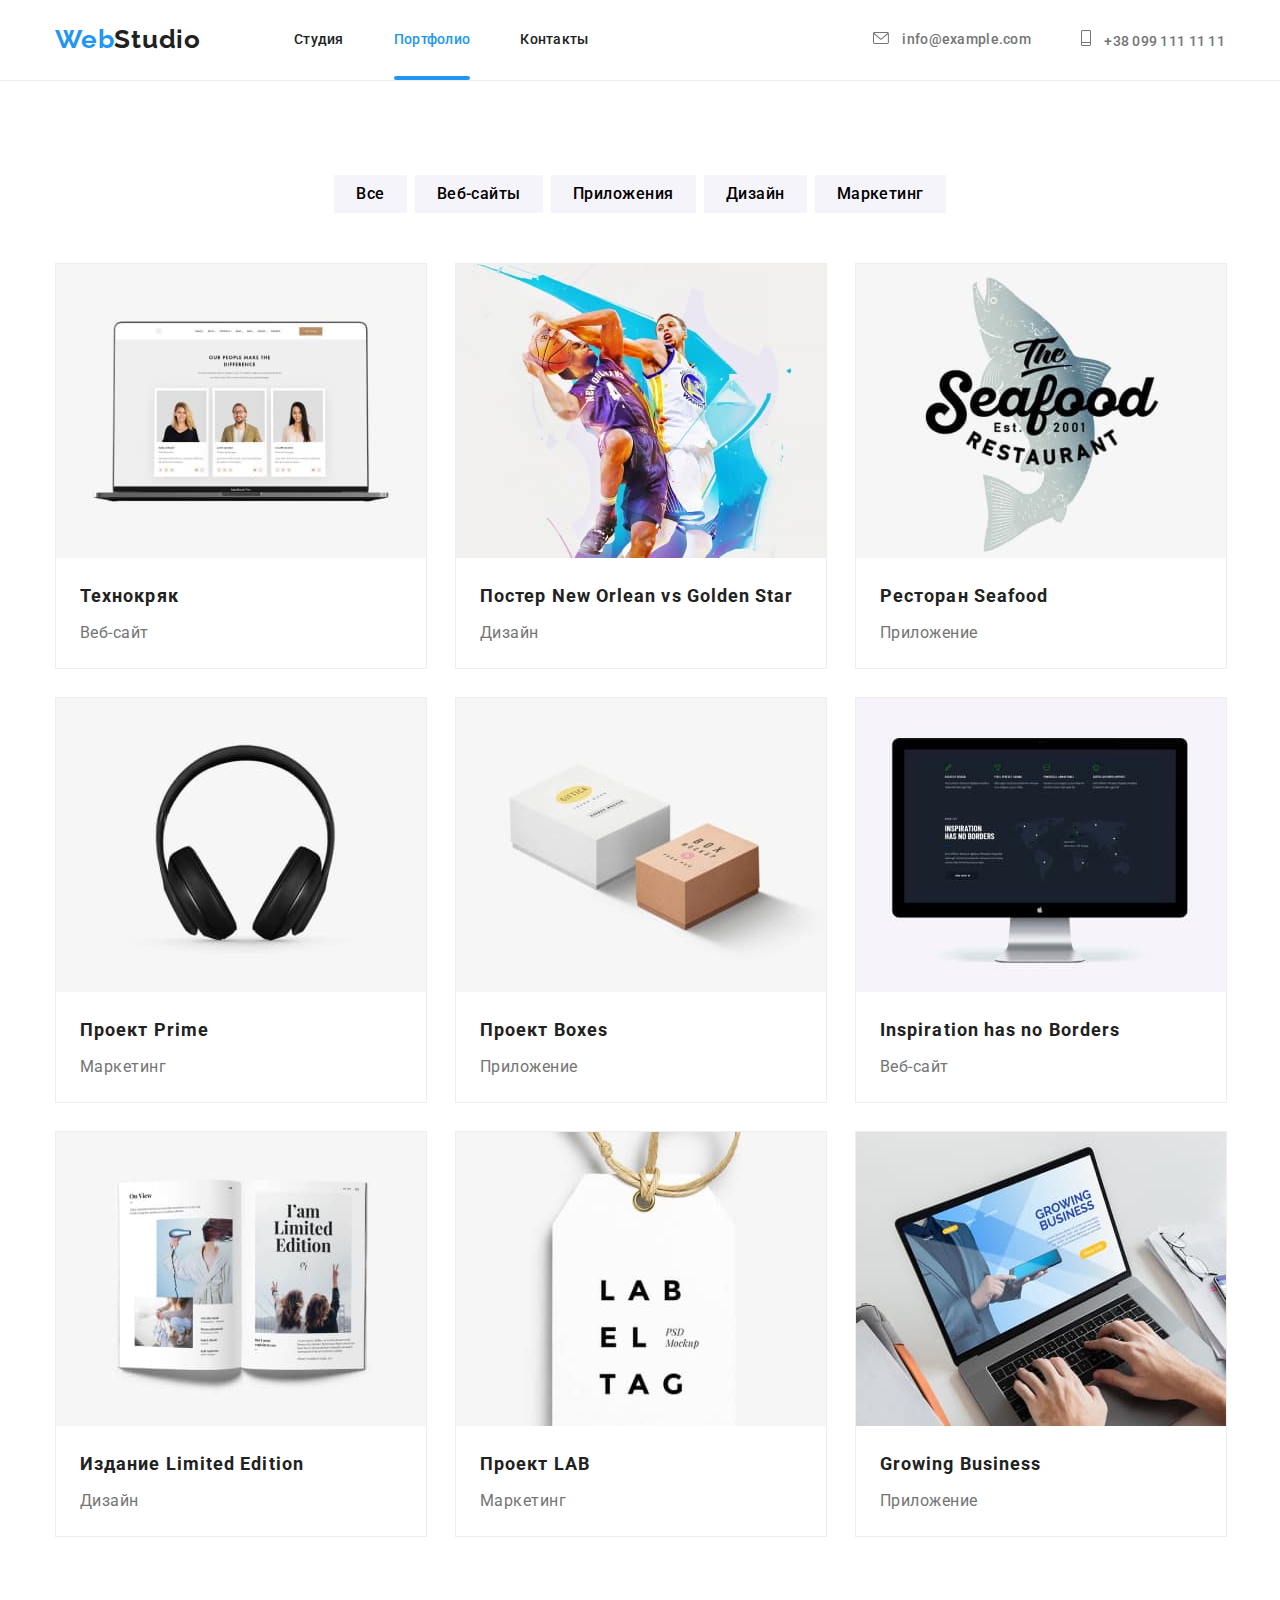
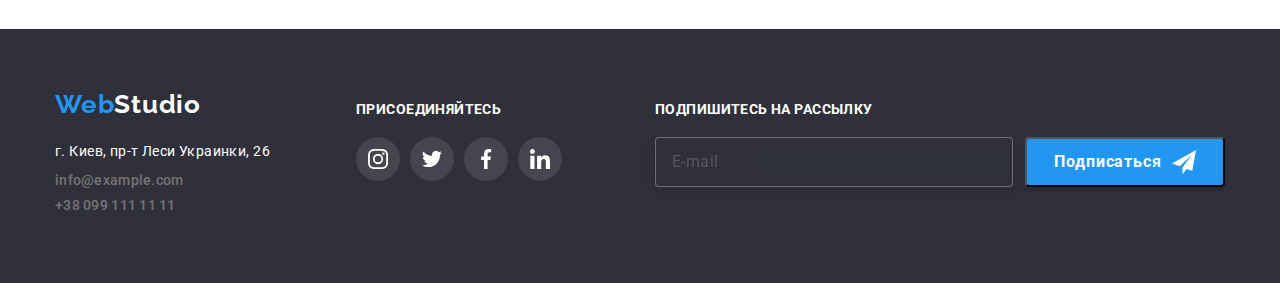
==== portfolio.html @ 2db0be01 "Создал репозиторий 8" ====
<!DOCTYPE html>
<html lang="en">
<head>
    <meta charset="UTF-8">
    <meta name="viewport" content="width=device-width, initial-scale=1.0">
    <title>Document</title>
    <link rel ="stylesheet" href = "https://cdnjs.cloudflare.com/ajax/libs/modern-normalize/1.0.0/modern-normalize.min.css">
    <link rel="preconnect" href="https://fonts.gstatic.com">
    <link href="https://fonts.googleapis.com/css2?family=Raleway:wght@700&family=Roboto:wght@400;500;700;900&display=swap" rel="stylesheet">
    <link rel="stylesheet" href="./css/main.css">
</head>

<body>
    <!-- Шапка сайта -->
    <header>
        <div class="container header">
            <nav class="menu-link">
                <a href="" class="logo-header"><span class="logo-web">Web</span>Studio</a>

                <ul class="site-nav">
                    <li><a href="./index.html" class="link">Студия</a></li>
                    <li><a href="" class="link current-color">Портфолио</a></li>
                    <li><a href="" class="link">Контакты</a></li>
                </ul>
            </nav>

            <address class="header-address">
                <a href="mailto:info@example.com" class="contact">
                    <svg class="nav-icon" width="16" height="12">
                        <use href="./images/symbol-defs.svg#icon-mail"></use>
                    </svg>
                    info@example.com</a>
                <a href="tel:+380991111111" class="contact">
                    <svg class="nav-icon" width="10" height="16">
                        <use href="./images/symbol-defs.svg#icon-tel"></use>
                    </svg>
                    +38 099 111 11 11</a>
            </address>
        </div>
    </header>

    <!-- Портфолио -->
    <h1 class="visually-hiden">Портфолио</h1>
    <main>
        <section class="sort-buttons">
            <div class="container">
                <ul class="list buttons">
                    <li class="button-element"><button type="button" class="button">Все</button></li>
                    <li class="button-element"><button type="button" class="button">Веб-сайты</button></li>
                    <li class="button-element"><button type="button" class="button">Приложения</button></li>
                    <li class="button-element"><button type="button" class="button">Дизайн</button></li>
                    <li class="button-element"><button type="button" class="button">Маркетинг</button></li>
                </ul>


                <ul class="list projects">
                    <li class="container-element proj">
                        <a href="#" class="project">
                            <div class="project-block">
                                <img src="./images/technocrack.jpg" alt="technocrack" width="370" height="294">
                                <p class="project-description">Технокряк это современная площадка распространения коронавируса. Компании используют эту платформу для цифрового шпионажа и атак на защищённые сервера конкурентов.</p>
                            </div>
                            <div class="description"> 
                                <h2 class="project-title">Технокряк</h2>
                                <p class="project-text">Веб-сайт</p>
                            </div>
                        </a> 
                    </li>
                    <li class="container-element proj">
                        <a href="#" class="project">
                            <div class="project-block">
                                <img src="./images/poster.jpg" alt="poster" width="370" height="294">
                                <p class="project-description">Технокряк это современная площадка распространения коронавируса. Компании используют эту платформу для цифрового шпионажа и атак на защищённые сервера конкурентов.</p>
                            </div>
                            <div class="description">
                                <h2 class="project-title">Постер New Orlean vs Golden Star</h2>
                                <p class="project-text">Дизайн</p>
                            </div>
                        </a>
                    </li>
                    <li class="container-element proj">
                        <a href="#" class="project">
                            <div class="project-block">
                                <img src="./images/seafood.jpg" alt="seafood" width="370" height="294">
                                <p class="project-description">Технокряк это современная площадка распространения коронавируса. Компании используют эту платформу для цифрового шпионажа и атак на защищённые сервера конкурентов.</p>
                            </div>
                            <div class="description">
                                <h2 class="project-title">Ресторан Seafood</h2>
                                <p class="project-text">Приложение</p>
                            </div>
                        </a>
                    </li>
                    <li class="container-element proj">
                        <a href="#" class="project">
                            <div class="project-block">
                                <img src="./images/headphones.jpg" alt="headphones" width="370" height="294">
                                <p class="project-description">Технокряк это современная площадка распространения коронавируса. Компании используют эту платформу для цифрового шпионажа и атак на защищённые сервера конкурентов.</p>
                            </div>
                            <div class="description">
                                <h2 class="project-title">Проект Prime</h2>
                                <p class="project-text">Маркетинг</p>
                            </div>
                        </a>
                    </li>
                    <li class="container-element proj">
                        <a href="#" class="project">
                            <div class="project-block">
                                <img src="./images/boxes.jpg" alt="boxes" width="370" height="294">
                                <p class="project-description">Технокряк это современная площадка распространения коронавируса. Компании используют эту платформу для цифрового шпионажа и атак на защищённые сервера конкурентов.</p>
                            </div>
                            <div class="description">
                                <h2 class="project-title">Проект Boxes</h2>
                                <p class="project-text">Приложение</p>
                            </div>
                        </a>
                    </li>
                    <li class="container-element proj">
                        <a href="#" class="project">
                            <div class="project-block">
                                <img src="./images/inspiration.jpg" alt="inspiration" width="370" height="294">
                                <p class="project-description">Технокряк это современная площадка распространения коронавируса. Компании используют эту платформу для цифрового шпионажа и атак на защищённые сервера конкурентов.</p>
                            </div>
                            <div class="description"> 
                                <h2 class="project-title">Inspiration has no Borders</h2>
                                <p class="project-text">Веб-сайт</p>
                            </div>
                        </a>
                    </li>
                    <li class="container-element proj">
                        <a href="#" class="project">
                            <div class="project-block">
                                <img src="images/limitededition.jpg" alt="limitededition" width="370" height="294">
                                <p class="project-description">Технокряк это современная площадка распространения коронавируса. Компании используют эту платформу для цифрового шпионажа и атак на защищённые сервера конкурентов.</p>
                            </div>
                            <div class="description">
                                <h2 class="project-title">Издание Limited Edition</h2>
                                <p class="project-text">Дизайн</p>
                            </div>
                        </a>
                    </li>
                    <li class="container-element proj">
                        <a href="#" class="project">
                            <div class="project-block">
                                <img src="images/lab.jpg" alt="lab" width="370" height="294">
                                <p class="project-description">Технокряк это современная площадка распространения коронавируса. Компании используют эту платформу для цифрового шпионажа и атак на защищённые сервера конкурентов.</p>
                            </div>
                            <div class="description">
                                <h2 class="project-title">Проект LAB</h2>
                                <p class="project-text">Маркетинг</p>
                            </div>
                        </a>
                    </li>
                    <li class="container-element proj">
                        <a href="#" class="project"> 
                            <div class="project-block">
                                <img src="images/growingbusiness.jpg" alt="growingbusiness" width="370" height="294">
                                <p class="project-description">Технокряк это современная площадка распространения коронавируса. Компании используют эту платформу для цифрового шпионажа и атак на защищённые сервера конкурентов.</p>
                            </div>
                            <div class="description">    
                                <h2 class="project-title">Growing Business</h2>
                                <p class="project-text">Приложение</p>
                            </div>
                        </a>
                    </li>
                </ul>
            </div>      
        </section>
    </main>

    <!-- Футер -->
    <footer>
        <section class="container">
          <div class="footer-nav">
              <div class="foot">
                  <address class="footer-address">
                      <a href="" class="logo-footer"><span class="logo-web">Web</span>Studio</a>
                      <p>г. Киев, пр-т Леси Украинки, 26</p>
                      <a href="mailto:info@example.com" class="contact">info@example.com</a>
                      <a href="tel:+380991111111" class="contact">+38 099 111 11 11</a>
                  </address>
              </div>
          <div class="container-beactive">
              <div class="container-social">
                  <p class="footer-text">Присоединяйтесь</p>
                  <ul class="social-networks">
                      <li class="social-element">
                          <a href="" class="icon-spec">
                              <svg class="footer-icon" width="44" height="44">
                                  <use href="./images/symbol-defs.svg#icon-instagram"></use>
                              </svg>
                          </a>
                      </li>
                      <li class="social-element">
                          <a href="" class="icon-spec">
                              <svg class="footer-icon" width="44" height="44">
                                  <use href="./images/symbol-defs.svg#icon-twitter"></use>
                              </svg>
                          </a>
                      </li>
                      <li class="social-element">
                          <a href="" class="icon-spec">
                              <svg class="footer-icon" width="44" height="44">
                                  <use href="./images/symbol-defs.svg#icon-facebook"></use>
                              </svg>
                          </a>
                      </li>
                      <li class="social-element">
                          <a href="" class="icon-spec">
                              <svg class="footer-icon" width="44" height="44">
                                  <use href="./images/symbol-defs.svg#icon-linkedin"></use>
                              </svg>
                          </a>
                      </li>
                  </ul>
              </div>
              <div class="container-subscribe">
                  <p class="text-subscribe">Подпишитесь на рассылку</p>
                  <input type="email" class="footer-input" name="mail" placeholder="E-mail">
              </div>
              <button class="footer-button">
                  <p>Подписаться</p>
                  <svg width="24" height="24" viewBox="0 0 24 24" fill="none" xmlns="http://www.w3.org/2000/svg">
                      <path d="M24 0L0 13.5L7.66994 16.3407L19.5 5.25002L10.5017 17.3896L10.509 17.3923L10.5 17.3896V24.0001L14.8013 18.982L20.2501 21.0001L24 0Z" fill="white"/>
                  </svg> 
              </button>
          </div>
      </section>
  </footer>
</body>
</html>
---- css/main.css ----
body {
  background-color: #FFFFFF;
  color: #212121;
  font-family: Roboto, sans-serif;
}

.container {
  width: 1200px;
  padding-right: 15px;
  padding-left: 15px;
  margin: 0 auto;
}

h1, h2, h3, li, a, ul, p {
  margin-top: 0;
  margin-bottom: 0;
  padding: 0;
}

li {
  list-style: none;
}

.list {
  display: -webkit-box;
  display: -ms-flexbox;
  display: flex;
  list-style-type: none;
}

.list.buttons {
  display: -webkit-box;
  display: -ms-flexbox;
  display: flex;
  -webkit-box-pack: center;
      -ms-flex-pack: center;
          justify-content: center;
  margin-bottom: 50px;
}

.list.projects {
  -ms-flex-wrap: wrap;
      flex-wrap: wrap;
  margin-bottom: 94px;
}

.visually-hiden {
  position: absolute;
  clip: rect(0 0 0 0);
  width: 1px;
  height: 1px;
  margin: -1px;
}

.section-title {
  margin-bottom: 50px;
  font-weight: bold;
  font-size: 36px;
  line-height: 1.6;
  text-align: center;
  letter-spacing: 0.03em;
}

.nav-icon {
  fill: currentColor;
  margin-right: 10px;
  padding: 0;
}

.closer-icon {
  fill: #000000;
  -webkit-transition: fill 250ms cubic-bezier(0.4, 0, 0.2, 1);
  transition: fill 250ms cubic-bezier(0.4, 0, 0.2, 1);
}

.button-closer:focus-within .closer-icon,
.button-closer:hover .closer-icon {
  fill: #2196F3;
}

.icon-modal {
  position: absolute;
  bottom: 0;
  left: 0;
  margin-left: 15px;
  margin-top: 14px;
  margin-bottom: 14px;
  color: black;
  cursor: pointer;
}

.icon-modal .icon-input {
  fill: currentColor;
  color: #212121;
  -webkit-transition: 250ms cubic-bezier(0.4, 0, 0.2, 1);
  transition: 250ms cubic-bezier(0.4, 0, 0.2, 1);
}

.agreement-icon {
  display: inline-block;
  width: 16px;
  height: 15px;
  margin-right: 9px;
  border: 2px solid #212121;
  background-color: #FFFFFF;
  border-radius: 2px;
  -webkit-transition: 250ms cubic-bezier(0.4, 0, 0.2, 1);
  transition: 250ms cubic-bezier(0.4, 0, 0.2, 1);
}

.qualit-ico {
  display: block;
  width: 270px;
  height: 120px;
  margin-bottom: 30px;
  background-position: center;
  background-color: #F5F4FA;
  background-size: auto;
}

.icon-qual {
  width: 270px;
  height: 120px;
  padding-top: 25px;
  padding-bottom: 25px;
  padding-left: 100px;
  padding-right: 100px;
}

.icon {
  color: #afb1b8;
  fill: currentColor;
  border-radius: 50%;
  -webkit-transition: 250ms cubic-bezier(0.4, 0, 0.2, 1);
  transition: 250ms cubic-bezier(0.4, 0, 0.2, 1);
}

.icon-spec:not(:last-child) {
  margin-right: 10px;
}

.icon-spec:hover .icon,
.icon-spec:focus .icon,
.icon-spec:hover .footer-icon,
.icon-spec:focus .footer-icon {
  color: #FFFFFF;
  background-color: #2196f3;
  -webkit-transition: 250ms cubic-bezier(0.4, 0, 0.2, 1);
  transition: 250ms cubic-bezier(0.4, 0, 0.2, 1);
}

.footer-icon {
  fill: #FFFFFF;
  border-radius: 50%;
}

.primary-button {
  color: #FFFFFF;
  background-color: #2196f3;
  font-weight: bold;
  font-size: 16px;
  line-height: 1.87;
  display: -webkit-box;
  display: -ms-flexbox;
  display: flex;
  -webkit-box-align: center;
      -ms-flex-align: center;
          align-items: center;
  text-align: center;
  letter-spacing: 0.06em;
  text-decoration: none;
  display: inline-block;
  margin-top: 30px;
  text-align: center;
  border-radius: 4px;
  padding: 10px 32px;
  cursor: pointer;
}

.button {
  background-color: #F5F4FA;
  font-family: Roboto;
  font-weight: 500;
  font-size: 16px;
  line-height: 1.62;
  letter-spacing: 0.03em;
  display: inline-block;
  text-align: center;
  border: none;
  padding: 6px 22px;
  cursor: pointer;
  -webkit-transition: 250ms cubic-bezier(0.4, 0, 0.2, 1);
  transition: 250ms cubic-bezier(0.4, 0, 0.2, 1);
}

.button:hover, .button:focus {
  color: #FFFFFF;
  background-color: #2196f3;
  -webkit-box-shadow: 0px 3px 1px rgba(0, 0, 0, 0.1), 0px 1px 2px rgba(0, 0, 0, 0.08), 0px 2px 2px rgba(0, 0, 0, 0.12);
          box-shadow: 0px 3px 1px rgba(0, 0, 0, 0.1), 0px 1px 2px rgba(0, 0, 0, 0.08), 0px 2px 2px rgba(0, 0, 0, 0.12);
  border-radius: 4px;
}

.button-element:not(:last-child) {
  margin-right: 8px;
}

.sort-buttons {
  padding-top: 94px;
}

.footer-button {
  display: -webkit-box;
  display: -ms-flexbox;
  display: flex;
  -webkit-box-align: center;
      -ms-flex-align: center;
          align-items: center;
  -webkit-box-pack: center;
      -ms-flex-pack: center;
          justify-content: center;
  height: 50px;
  width: 200px;
  margin-left: 0;
  margin-top: 36px;
  background-color: #2196f3;
  -webkit-box-shadow: 0px 4px 4px rgba(0, 0, 0, 0.15);
          box-shadow: 0px 4px 4px rgba(0, 0, 0, 0.15);
  border-radius: 4px;
  cursor: pointer;
}

.footer-button > p {
  font-family: Roboto;
  font-style: normal;
  font-weight: bold;
  font-size: 16px;
  line-height: 30px;
  display: -webkit-box;
  display: -ms-flexbox;
  display: flex;
  -webkit-box-align: center;
      -ms-flex-align: center;
          align-items: center;
  text-align: center;
  letter-spacing: 0.06em;
  margin-right: 10px;
  color: #FFFFFF;
}

.button-closer {
  position: absolute;
  display: inline-block;
  top: 0;
  right: 0;
  margin-right: 8px;
  margin-top: 8px;
  width: 30px;
  height: 30px;
  border-radius: 50%;
  border: 1px solid rgba(0, 0, 0, 0.1);
  background-color: #FFFFFF;
  cursor: pointer;
  z-index: 1;
}

.button-closer:focus-within .closer-icon,
.button-closer:hover .closer-icon {
  fill: #2196f3;
}

.logo-header {
  color: #212121;
  font-family: Raleway;
  font-style: normal;
  font-weight: bold;
  font-size: 26px;
  line-height: 1.2;
  letter-spacing: 0.03em;
  text-decoration: none;
  margin-right: 93px;
}

.logo-footer {
  color: #FFFFFF;
  font-family: Raleway;
  font-style: normal;
  font-weight: bold;
  font-size: 26px;
  line-height: 1.2;
  letter-spacing: 0.03em;
  text-decoration: none;
  margin-bottom: 20px;
}

.logo-web {
  color: #2196f3;
  font-family: Raleway;
  font-style: normal;
  font-weight: bold;
  font-size: 26px;
  line-height: 1.2;
  letter-spacing: 0.03em;
  text-decoration: none;
}

header {
  border-bottom: 1px solid #ECECEC;
}

.container.header {
  display: -webkit-box;
  display: -ms-flexbox;
  display: flex;
  -webkit-box-align: center;
      -ms-flex-align: center;
          align-items: center;
  padding-top: 32px;
  padding-bottom: 32px;
  height: 80px;
}

nav {
  display: -webkit-box;
  display: -ms-flexbox;
  display: flex;
  -webkit-box-align: center;
      -ms-flex-align: center;
          align-items: center;
}

.site-nav {
  display: -webkit-box;
  display: -ms-flexbox;
  display: flex;
  -webkit-box-align: center;
      -ms-flex-align: center;
          align-items: center;
  list-style-type: none;
}

.site-nav .link {
  position: relative;
  display: -webkit-box;
  display: -ms-flexbox;
  display: flex;
  -webkit-box-align: center;
      -ms-flex-align: center;
          align-items: center;
  color: #212121;
  font-weight: 500;
  font-size: 14px;
  line-height: 1.14;
  letter-spacing: 0.02em;
  text-decoration: none;
  margin-right: 50px;
  height: 80px;
  -webkit-transition: color 250ms cubic-bezier(0.4, 0, 0.2, 1);
  transition: color 250ms cubic-bezier(0.4, 0, 0.2, 1);
}

.site-nav .link:hover, .site-nav .link:focus {
  color: #2196f3;
}

.site-nav .link::after {
  position: absolute;
  content: "";
  display: -webkit-box;
  display: -ms-flexbox;
  display: flex;
  left: 0;
  bottom: 0;
  width: 100%;
  height: 4px;
  background-color: #2196f3;
  border-radius: 2px;
  -webkit-transform: scaleX(0);
          transform: scaleX(0);
  -webkit-transition: -webkit-transform 250ms cubic-bezier(0.4, 0, 0.2, 1);
  transition: -webkit-transform 250ms cubic-bezier(0.4, 0, 0.2, 1);
  transition: transform 250ms cubic-bezier(0.4, 0, 0.2, 1);
  transition: transform 250ms cubic-bezier(0.4, 0, 0.2, 1), -webkit-transform 250ms cubic-bezier(0.4, 0, 0.2, 1);
}

.site-nav .link:hover::after {
  -webkit-transform: scaleX(1);
          transform: scaleX(1);
}

.site-nav .link:focus::after {
  -webkit-transform: scaleX(1);
          transform: scaleX(1);
  background-color: #2196f3;
}

.current-color.link {
  color: #2196f3;
}

.current-color.link::after {
  -webkit-transform: scaleX(1);
          transform: scaleX(1);
}

.header-address {
  display: -webkit-box;
  display: -ms-flexbox;
  display: flex;
  -webkit-box-align: center;
      -ms-flex-align: center;
          align-items: center;
  font-style: normal;
  font-weight: 500;
  font-size: 14px;
  line-height: 1.14;
  letter-spacing: 0.02em;
  margin-left: auto;
}

.contact {
  color: #757575;
  font-style: normal;
  font-weight: 500;
  font-size: 14px;
  line-height: 1.14;
  letter-spacing: 0.02em;
  text-decoration: none;
  -webkit-transition: color 250ms cubic-bezier(0.4, 0, 0.2, 1);
  transition: color 250ms cubic-bezier(0.4, 0, 0.2, 1);
}

.contact:not(:last-child) {
  margin-right: 50px;
}

.contact:hover, .contact:focus {
  color: #2196f3;
}

.hero {
  background-image: -webkit-gradient(linear, left top, right top, from(rgba(47, 48, 58, 0.4)), to(rgba(47, 48, 58, 0.4))), url(../images/hero.jpg);
  background-image: linear-gradient(to right, rgba(47, 48, 58, 0.4), rgba(47, 48, 58, 0.4)), url(../images/hero.jpg);
  background-size: cover;
  background-position: center;
  background-repeat: no-repeat;
  height: 600px;
  text-align: center;
  margin: 0 auto;
  padding-top: 200px;
  padding-bottom: 210px;
}

.hero-title {
  color: #FFFFFF;
  font-weight: 900;
  font-size: 44px;
  line-height: 1.36;
  text-align: center;
  letter-spacing: 0.06em;
  text-transform: uppercase;
}

.backdrop {
  position: fixed;
  top: 0;
  left: 0;
  width: 100%;
  height: 100%;
  background-color: rgba(0, 0, 0, 0.2);
  opacity: 1;
  -webkit-transition: opacity 250ms cubic-bezier(0.4, 0, 0.2, 1);
  transition: opacity 250ms cubic-bezier(0.4, 0, 0.2, 1);
}

.backdrop.is-hidden {
  opacity: 0;
  pointer-events: none;
}

.backdrop.is-hidden .modal {
  -webkit-transform: translate(-50%, -50%) scale(1.1);
          transform: translate(-50%, -50%) scale(1.1);
}

.modal {
  position: relative;
  top: 50%;
  left: 50%;
  width: 528px;
  height: 581px;
  -webkit-box-shadow: 0px 1px 3px rgba(0, 0, 0, 0.12), 0px 1px 1px rgba(0, 0, 0, 0.14), 0px 2px 1px rgba(0, 0, 0, 0.2);
          box-shadow: 0px 1px 3px rgba(0, 0, 0, 0.12), 0px 1px 1px rgba(0, 0, 0, 0.14), 0px 2px 1px rgba(0, 0, 0, 0.2);
  border-radius: 4px;
  background-color: #FFFFFF;
  -webkit-transform: translate(-50%, -50%) scale(1);
          transform: translate(-50%, -50%) scale(1);
  -webkit-transition: -webkit-transform 250ms cubic-bezier(0.4, 0, 0.2, 1);
  transition: -webkit-transform 250ms cubic-bezier(0.4, 0, 0.2, 1);
  transition: transform 250ms cubic-bezier(0.4, 0, 0.2, 1);
  transition: transform 250ms cubic-bezier(0.4, 0, 0.2, 1), -webkit-transform 250ms cubic-bezier(0.4, 0, 0.2, 1);
}

.form {
  position: absolute;
  top: 0;
  left: 0;
  width: 100%;
  height: 100%;
  margin-left: auto;
  margin-right: auto;
  padding: 40px;
}

.form-heading {
  font-family: Roboto;
  font-style: normal;
  font-weight: bold;
  text-align: center;
  font-size: 20px;
  line-height: 23px;
  letter-spacing: 0.03em;
  margin-bottom: 12px;
  color: #212121;
}

.form-field {
  position: relative;
  display: -webkit-box;
  display: -ms-flexbox;
  display: flex;
  -webkit-box-orient: vertical;
  -webkit-box-direction: normal;
      -ms-flex-direction: column;
          flex-direction: column;
  -webkit-box-pack: start;
      -ms-flex-pack: start;
          justify-content: start;
  width: 100%;
  margin-bottom: 28px;
}

.form-field button {
  font-family: #212121;
  font-style: normal;
  font-weight: bold;
  font-size: 16px;
  line-height: 30px;
  letter-spacing: 0.06em;
  color: #FFFFFF;
  width: 200px;
  height: 50px;
  margin-top: 30px;
  margin-left: auto;
  margin-right: auto;
  background: #2196f3;
  -webkit-box-shadow: 0px 4px 4px rgba(0, 0, 0, 0.15);
          box-shadow: 0px 4px 4px rgba(0, 0, 0, 0.15);
  border-radius: 4px;
  cursor: pointer;
}

.form-label {
  position: relative;
  display: -webkit-box;
  display: -ms-flexbox;
  display: flex;
  -webkit-box-orient: vertical;
  -webkit-box-direction: normal;
      -ms-flex-direction: column;
          flex-direction: column;
  width: 100%;
  -webkit-transition: 250ms cubic-bezier(0.4, 0, 0.2, 1);
  transition: 250ms cubic-bezier(0.4, 0, 0.2, 1);
}

.form-label:not(:first-child) {
  margin-top: 10px;
}

.form-label:hover .icon-input,
.form-label:focus-within .icon-input {
  color: #2196f3;
}

.form-label:hover .form-input,
.form-label:focus .form-input {
  border: 1px solid #2196f3;
}

.form-label textarea {
  font-family: Roboto;
  font-style: normal;
  font-weight: normal;
  line-height: 14px;
  font-size: 12px;
  letter-spacing: 0.01em;
  height: 120px;
  resize: none;
  border: 1px solid rgba(33, 33, 33, 0.2);
  -webkit-box-sizing: border-box;
          box-sizing: border-box;
  border-radius: 4px;
  padding: 12px 14px 12px 14px;
  outline: none;
  cursor: pointer;
  -webkit-transition: 250ms cubic-bezier(0.4, 0, 0.2, 1);
  transition: 250ms cubic-bezier(0.4, 0, 0.2, 1);
}

.form-label textarea::-webkit-input-placeholder {
  opacity: 0.5;
  color: #757575;
}

.form-label textarea:-ms-input-placeholder {
  opacity: 0.5;
  color: #757575;
}

.form-label textarea::-ms-input-placeholder {
  opacity: 0.5;
  color: #757575;
}

.form-label textarea::placeholder {
  opacity: 0.5;
  color: #757575;
}

.form-label:hover textarea,
.form-label textarea:focus {
  border: 1px solid #2196f3;
}

.form-name {
  display: -webkit-box;
  display: -ms-flexbox;
  display: flex;
  font-family: Roboto;
  font-style: normal;
  line-height: 14px;
  font-size: 12px;
  -webkit-box-pack: start;
      -ms-flex-pack: start;
          justify-content: start;
  margin-bottom: 4px;
  color: #757575;
}

.form-input {
  height: 40px;
  border: 1px solid rgba(33, 33, 33, 0.2);
  -webkit-box-sizing: border-box;
          box-sizing: border-box;
  border-radius: 4px;
  padding-left: 42px;
  outline: none;
  cursor: pointer;
  -webkit-transition: 250ms cubic-bezier(0.4, 0, 0.2, 1);
  transition: 250ms cubic-bezier(0.4, 0, 0.2, 1);
}

.form-input:hover, .form-input:focus {
  border: 1px solid #2196F3;
}

.checkbox {
  position: absolute;
  width: 1px;
  height: 1px;
  margin: -1px;
  border: 0;
  padding: 0;
  clip: rect(0 0 0 0);
  overflow: hidden;
}

.checkbox:checked + .agreement-icon {
  border-color: #2196f3;
  background-color: #2196f3;
  background-image: url(../images/check.svg);
  background-size: contain;
  background-origin: border-box;
}

.agreement {
  display: -webkit-box;
  display: -ms-flexbox;
  display: flex;
  -webkit-box-pack: center;
      -ms-flex-pack: center;
          justify-content: center;
  -webkit-box-align: center;
      -ms-flex-align: center;
          align-items: center;
  margin-top: 25px;
  cursor: pointer;
}

.checkbox-text {
  font-family: Roboto;
  font-style: normal;
  font-weight: normal;
  font-size: 14px;
  line-height: 24px;
  letter-spacing: 0.03em;
  color: #757575;
}

.conditions {
  font-family: Roboto;
  font-style: normal;
  font-weight: normal;
  font-size: 14px;
  line-height: 24px;
  letter-spacing: 0.03em;
  color: #2196f3;
}

.section-qualities {
  padding-top: 94px;
}

.qualities-title {
  font-weight: bold;
  font-size: 14px;
  line-height: 1.14;
  letter-spacing: 0.03em;
  text-transform: uppercase;
}

.qualities-text {
  color: #757575;
  font-size: 14px;
  line-height: 1.7;
  letter-spacing: 0.03em;
  margin-top: 10px;
}

.qual:not(:last-child) {
  margin-right: 30px;
}

.qual:last-child {
  margin-right: 0px;
}

.section-direction {
  padding-top: 94px;
  padding-bottom: 94px;
}

.direction-block {
  display: -webkit-box;
  display: -ms-flexbox;
  display: flex;
  position: relative;
  width: 370px;
  height: 294px;
  overflow: hidden;
  cursor: pointer;
}

.direction-block::before {
  position: absolute;
  content: "";
  width: 100%;
  height: 70px;
  bottom: 0;
  left: 0;
  background-color: rgba(47, 48, 58, 0.8);
  -webkit-transform: translateY(100%);
          transform: translateY(100%);
  -webkit-transition: -webkit-transform 250ms cubic-bezier(0.4, 0, 0.2, 1);
  transition: -webkit-transform 250ms cubic-bezier(0.4, 0, 0.2, 1);
  transition: transform 250ms cubic-bezier(0.4, 0, 0.2, 1);
  transition: transform 250ms cubic-bezier(0.4, 0, 0.2, 1), -webkit-transform 250ms cubic-bezier(0.4, 0, 0.2, 1);
}

.direction-block:hover::before, .direction-block:focus::before {
  -webkit-transform: translateY(0%);
          transform: translateY(0%);
}

.direction-block:hover .direction-text,
.direction-block:hover .direction-text {
  -webkit-transform: translateY(0%);
          transform: translateY(0%);
}

.direction-text {
  position: absolute;
  display: -webkit-box;
  display: -ms-flexbox;
  display: flex;
  font-size: 14px;
  line-height: 16px;
  text-align: center;
  -webkit-box-pack: center;
      -ms-flex-pack: center;
          justify-content: center;
  -webkit-box-align: center;
      -ms-flex-align: center;
          align-items: center;
  bottom: 0;
  left: 0;
  width: 100%;
  height: 70px;
  text-transform: uppercase;
  color: #FFFFFF;
  -webkit-transform: translateY(100%);
          transform: translateY(100%);
  -webkit-transition: -webkit-transform 250ms cubic-bezier(0.4, 0, 0.2, 1);
  transition: -webkit-transform 250ms cubic-bezier(0.4, 0, 0.2, 1);
  transition: transform 250ms cubic-bezier(0.4, 0, 0.2, 1);
  transition: transform 250ms cubic-bezier(0.4, 0, 0.2, 1), -webkit-transform 250ms cubic-bezier(0.4, 0, 0.2, 1);
}

.direction-block:hover .direction-text,
.direction-block:hover .direction-text {
  -webkit-transform: translateY(0%);
          transform: translateY(0%);
}

.dir:not(:last-child) {
  margin-right: 30px;
}

.specialist {
  font-weight: 500;
  font-size: 16px;
  line-height: 1.2;
  text-align: center;
  letter-spacing: 0.03em;
}

.position {
  color: #757575;
  font-size: 16px;
  line-height: 1.2;
  text-align: center;
  letter-spacing: 0.03em;
  margin-top: 10px;
}

.info {
  padding-top: 30px;
  padding-bottom: 30px;
}

.spec:not(:last-child) {
  margin-right: 30px;
}

.container-element.spec {
  width: 270px;
  height: 428px;
  background-color: #FFFFFF;
  -webkit-box-shadow: 0px 1px 3px rgba(0, 0, 0, 0.12), 0px 1px 1px rgba(0, 0, 0, 0.14), 0px 2px 1px rgba(0, 0, 0, 0.2);
          box-shadow: 0px 1px 3px rgba(0, 0, 0, 0.12), 0px 1px 1px rgba(0, 0, 0, 0.14), 0px 2px 1px rgba(0, 0, 0, 0.2);
  border-radius: 0px 0px 4px 4px;
}

.section-team {
  background-color: #F5F4FA;
  padding-top: 94px;
  padding-bottom: 94px;
}

.social-networks {
  display: -webkit-box;
  display: -ms-flexbox;
  display: flex;
  -webkit-box-pack: center;
      -ms-flex-pack: center;
          justify-content: center;
  margin-top: 16px;
  margin-bottom: 30px;
}

.social-element {
  height: 44px;
  width: 44px;
  border-radius: 50%;
}

.social-element:not(:last-child) {
  margin-right: 10px;
}

.section-clients {
  padding-top: 94px;
  padding-bottom: 94px;
}

.clients-title {
  font-weight: bold;
  font-size: 36px;
  line-height: 1.16;
  text-align: center;
  letter-spacing: 0.03em;
  margin-bottom: 74px;
}

.list-client {
  border: 1px solid #AFB1B8;
  border-radius: 4px;
  width: 170px;
  height: 90px;
  margin-bottom: 30px;
  background-color: #FFFFFF;
  -webkit-transition: border 250ms cubic-bezier(0.4, 0, 0.2, 1);
  transition: border 250ms cubic-bezier(0.4, 0, 0.2, 1);
}

.list-client:not(:last-child) {
  margin-right: 30px;
}

.list-client:hover, .list-client:focus {
  border: 1px solid #2196f3;
}

.container-client {
  display: -webkit-box;
  display: -ms-flexbox;
  display: flex;
  -webkit-box-align: center;
      -ms-flex-align: center;
          align-items: center;
  -webkit-box-pack: center;
      -ms-flex-pack: center;
          justify-content: center;
  color: #afb1b8;
  width: 170px;
  height: 90px;
  -webkit-transition: color 250ms cubic-bezier(0.4, 0, 0.2, 1);
  transition: color 250ms cubic-bezier(0.4, 0, 0.2, 1);
}

.container-client .client {
  display: -webkit-box;
  display: -ms-flexbox;
  display: flex;
  -webkit-box-pack: center;
      -ms-flex-pack: center;
          justify-content: center;
  -webkit-box-align: center;
      -ms-flex-align: center;
          align-items: center;
  fill: currentColor;
  -webkit-transition: 250ms cubic-bezier(0.4, 0, 0.2, 1);
  transition: 250ms cubic-bezier(0.4, 0, 0.2, 1);
}

.container-client:hover .client,
.container-client:focus .client {
  color: #2196f3;
}

.footer-address {
  margin-right: 70px;
}

.footer-address p {
  display: block;
  color: #FFFFFF;
  font-style: normal;
  font-weight: normal;
  font-size: 14px;
  line-height: 1.7;
  letter-spacing: 0.03em;
  margin-top: 20px;
  margin-bottom: 9px;
}

.footer-address a {
  display: block;
  margin-bottom: 9px;
}

footer {
  background-color: #2F303A;
  padding-top: 60px;
  padding-bottom: 60px;
}

.footer-nav {
  display: -webkit-box;
  display: -ms-flexbox;
  display: flex;
  -webkit-box-pack: justify;
      -ms-flex-pack: justify;
          justify-content: space-between;
}

.container-beactive {
  display: -webkit-box;
  display: -ms-flexbox;
  display: flex;
  -webkit-box-align: start;
      -ms-flex-align: start;
          align-items: flex-start;
  margin-top: 12px;
}

.footer-text {
  font-weight: bold;
  font-size: 14px;
  line-height: 16px;
  letter-spacing: 0.03em;
  text-transform: uppercase;
  color: #FFFFFF;
  margin-bottom: 20px;
}

.container-social {
  margin-right: 93px;
}

.container-social .social-element {
  background-color: rgba(255, 255, 255, 0.1);
  -webkit-transition: background-color 250ms cubic-bezier(0.4, 0, 0.2, 1);
  transition: background-color 250ms cubic-bezier(0.4, 0, 0.2, 1);
}

.container-social .social-element:hover, .container-social .social-element:focus {
  background-color: #2196f3;
}

.container-subscribe {
  display: -webkit-box;
  display: -ms-flexbox;
  display: flex;
  -webkit-box-orient: vertical;
  -webkit-box-direction: normal;
      -ms-flex-direction: column;
          flex-direction: column;
}

.text-subscribe {
  font-family: Roboto;
  font-style: normal;
  font-weight: bold;
  font-size: 14px;
  line-height: 16px;
  letter-spacing: 0.03em;
  text-transform: uppercase;
  color: #FFFFFF;
}

.footer-input::-webkit-input-placeholder {
  display: -webkit-box;
  display: flex;
  -webkit-box-align: center;
          align-items: center;
  font-family: Roboto;
  font-style: normal;
  font-weight: normal;
  font-size: 16px;
  line-height: 20px;
  letter-spacing: 0.03em;
  background-color: #2F303A;
  opacity: 0.6;
}

.footer-input:-ms-input-placeholder {
  display: -ms-flexbox;
  display: flex;
  -ms-flex-align: center;
      align-items: center;
  font-family: Roboto;
  font-style: normal;
  font-weight: normal;
  font-size: 16px;
  line-height: 20px;
  letter-spacing: 0.03em;
  background-color: #2F303A;
  opacity: 0.6;
}

.footer-input::-ms-input-placeholder {
  display: -ms-flexbox;
  display: flex;
  -ms-flex-align: center;
      align-items: center;
  font-family: Roboto;
  font-style: normal;
  font-weight: normal;
  font-size: 16px;
  line-height: 20px;
  letter-spacing: 0.03em;
  background-color: #2F303A;
  opacity: 0.6;
}

.footer-input::placeholder {
  display: -webkit-box;
  display: -ms-flexbox;
  display: flex;
  -webkit-box-align: center;
      -ms-flex-align: center;
          align-items: center;
  font-family: Roboto;
  font-style: normal;
  font-weight: normal;
  font-size: 16px;
  line-height: 20px;
  letter-spacing: 0.03em;
  background-color: #2F303A;
  opacity: 0.6;
}

.footer-input {
  height: 50px;
  width: 358px;
  margin-top: 20px;
  margin-right: 12px;
  padding-left: 16px;
  color: #FFFFFF;
  background-color: #2F303A;
  outline: none;
  border: 1px solid rgba(255, 255, 255, 0.3);
  -webkit-box-sizing: border-box;
          box-sizing: border-box;
  -webkit-filter: drop-shadow(0px 4px 4px rgba(0, 0, 0, 0.15));
          filter: drop-shadow(0px 4px 4px rgba(0, 0, 0, 0.15));
  border-radius: 4px;
  -webkit-transition: 250ms cubic-bezier(0.4, 0, 0.2, 1);
  transition: 250ms cubic-bezier(0.4, 0, 0.2, 1);
}

.footer-input:hover, .footer-input:focus {
  border: 1px solid #2196f3;
}

.container-element.proj {
  width: 370px;
  height: 404px;
  margin-bottom: 30px;
  margin-right: 30px;
  -webkit-transition: 250ms cubic-bezier(0.4, 0, 0.2, 1);
  transition: 250ms cubic-bezier(0.4, 0, 0.2, 1);
}

.project {
  position: absolute;
  border: 1px solid #EEEEEE;
  text-decoration: none;
}

.project:hover, .project:focus {
  -webkit-box-shadow: 0px 1px 1px rgba(0, 0, 0, 0.12), 0px 4px 4px rgba(0, 0, 0, 0.06), 1px 4px 6px rgba(0, 0, 0, 0.16);
          box-shadow: 0px 1px 1px rgba(0, 0, 0, 0.12), 0px 4px 4px rgba(0, 0, 0, 0.06), 1px 4px 6px rgba(0, 0, 0, 0.16);
}

.project:hover .project-block::before,
.project:focus .project-block::before,
.project:hover .project-description,
.project:focus .project-description {
  -webkit-transform: translateY(0%);
          transform: translateY(0%);
}

.proj:nth-child(3n) {
  margin-right: 0px;
}

.proj:nth-last-child(-n + 3) {
  margin-bottom: 0px;
}

.description {
  padding: 20px 24px;
}

.project-text {
  color: #757575;
  font-size: 16px;
  line-height: 1.87;
  letter-spacing: 0.03em;
  margin-top: 4px;
}

.project-block {
  position: relative;
  overflow: hidden;
  width: 370px;
  height: 294px;
}

.project-block::before {
  position: absolute;
  content: "";
  width: 100%;
  height: 100%;
  background-color: #2196f3;
  bottom: 0;
  left: 0;
  -webkit-transform: translateY(100%);
          transform: translateY(100%);
  -webkit-transition: 250ms cubic-bezier(0.4, 0, 0.2, 1);
  transition: 250ms cubic-bezier(0.4, 0, 0.2, 1);
}

.project-description {
  position: absolute;
  font-size: 18px;
  line-height: 28px;
  letter-spacing: 1,5;
  color: #FFFFFF;
  top: 0;
  left: 0;
  width: 100%;
  height: 100%;
  padding: 63px 24px 63px 24px;
  -webkit-transform: translateY(100%);
          transform: translateY(100%);
  -webkit-transition: 250ms cubic-bezier(0.4, 0, 0.2, 1);
  transition: 250ms cubic-bezier(0.4, 0, 0.2, 1);
}

.project-title {
  color: #212121;
  font-size: 18px;
  line-height: 2;
  letter-spacing: 0.06em;
}
/*# sourceMappingURL=main.css.map */
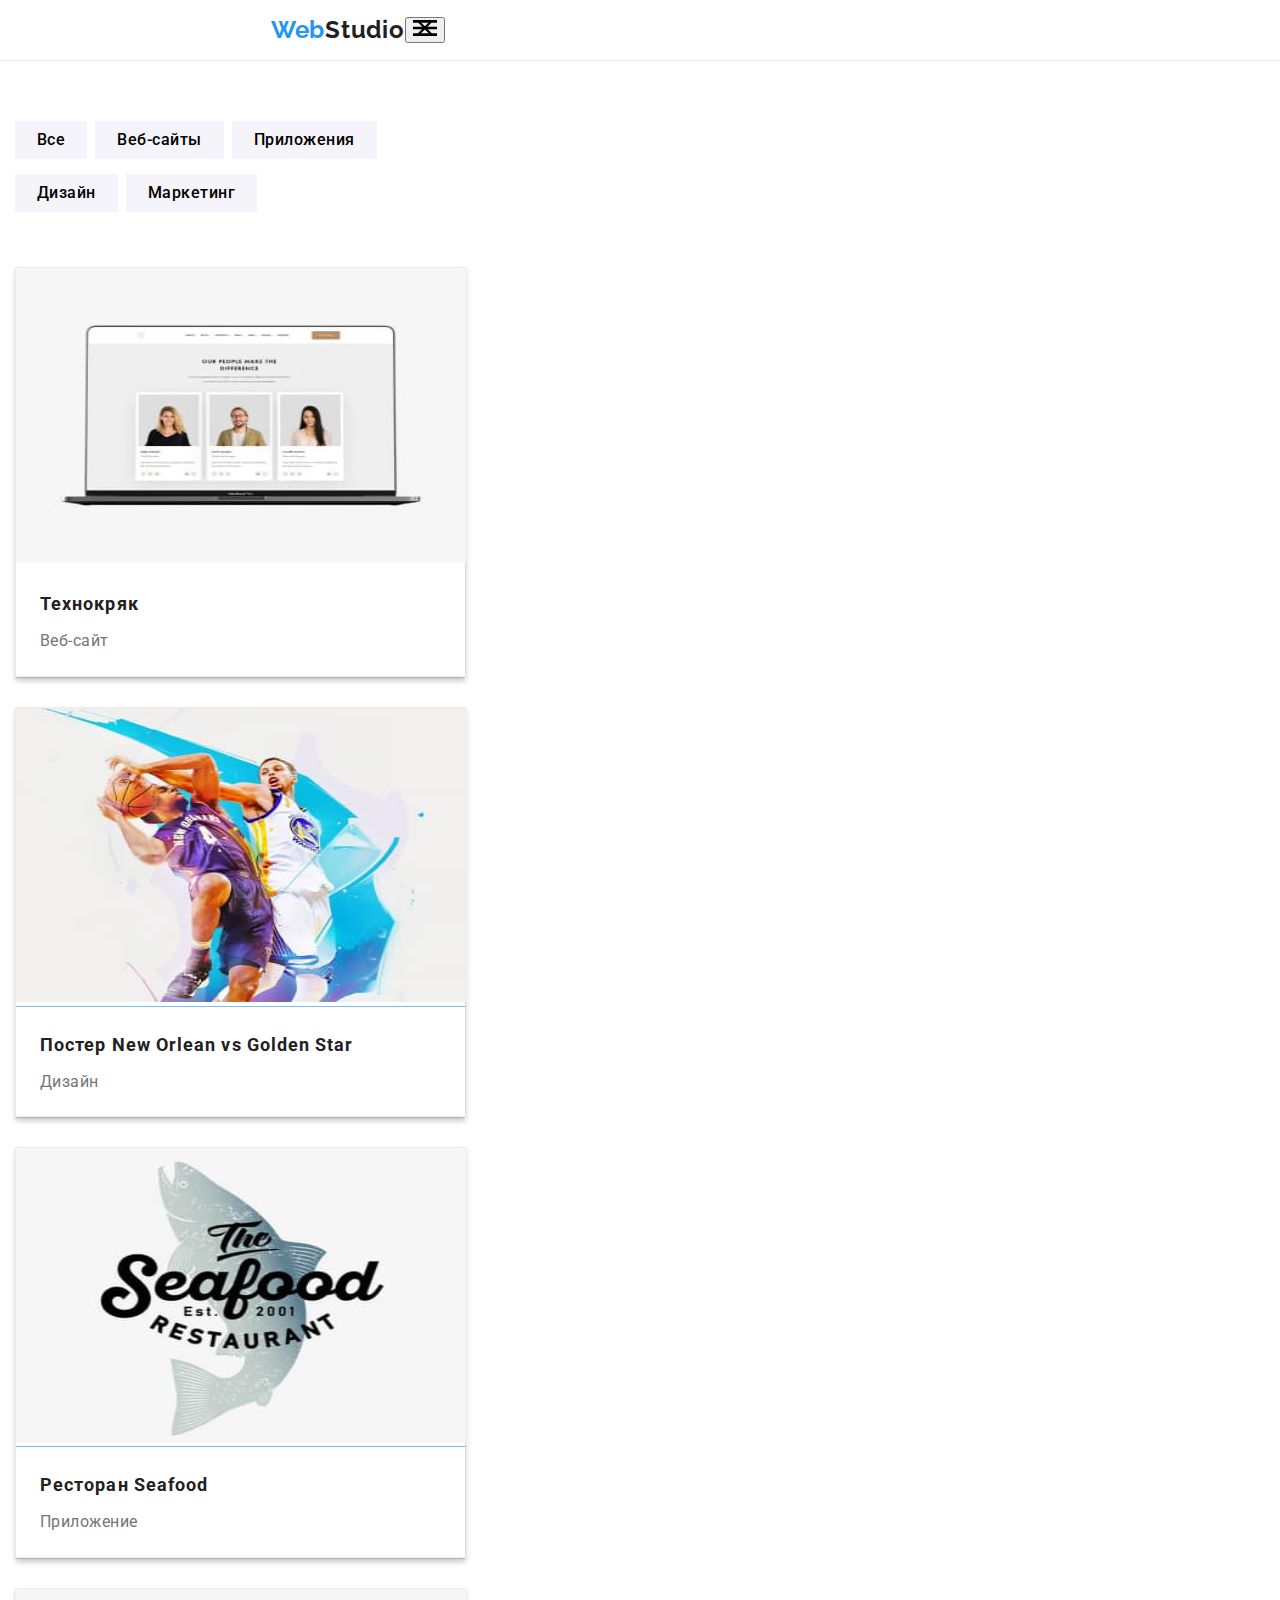
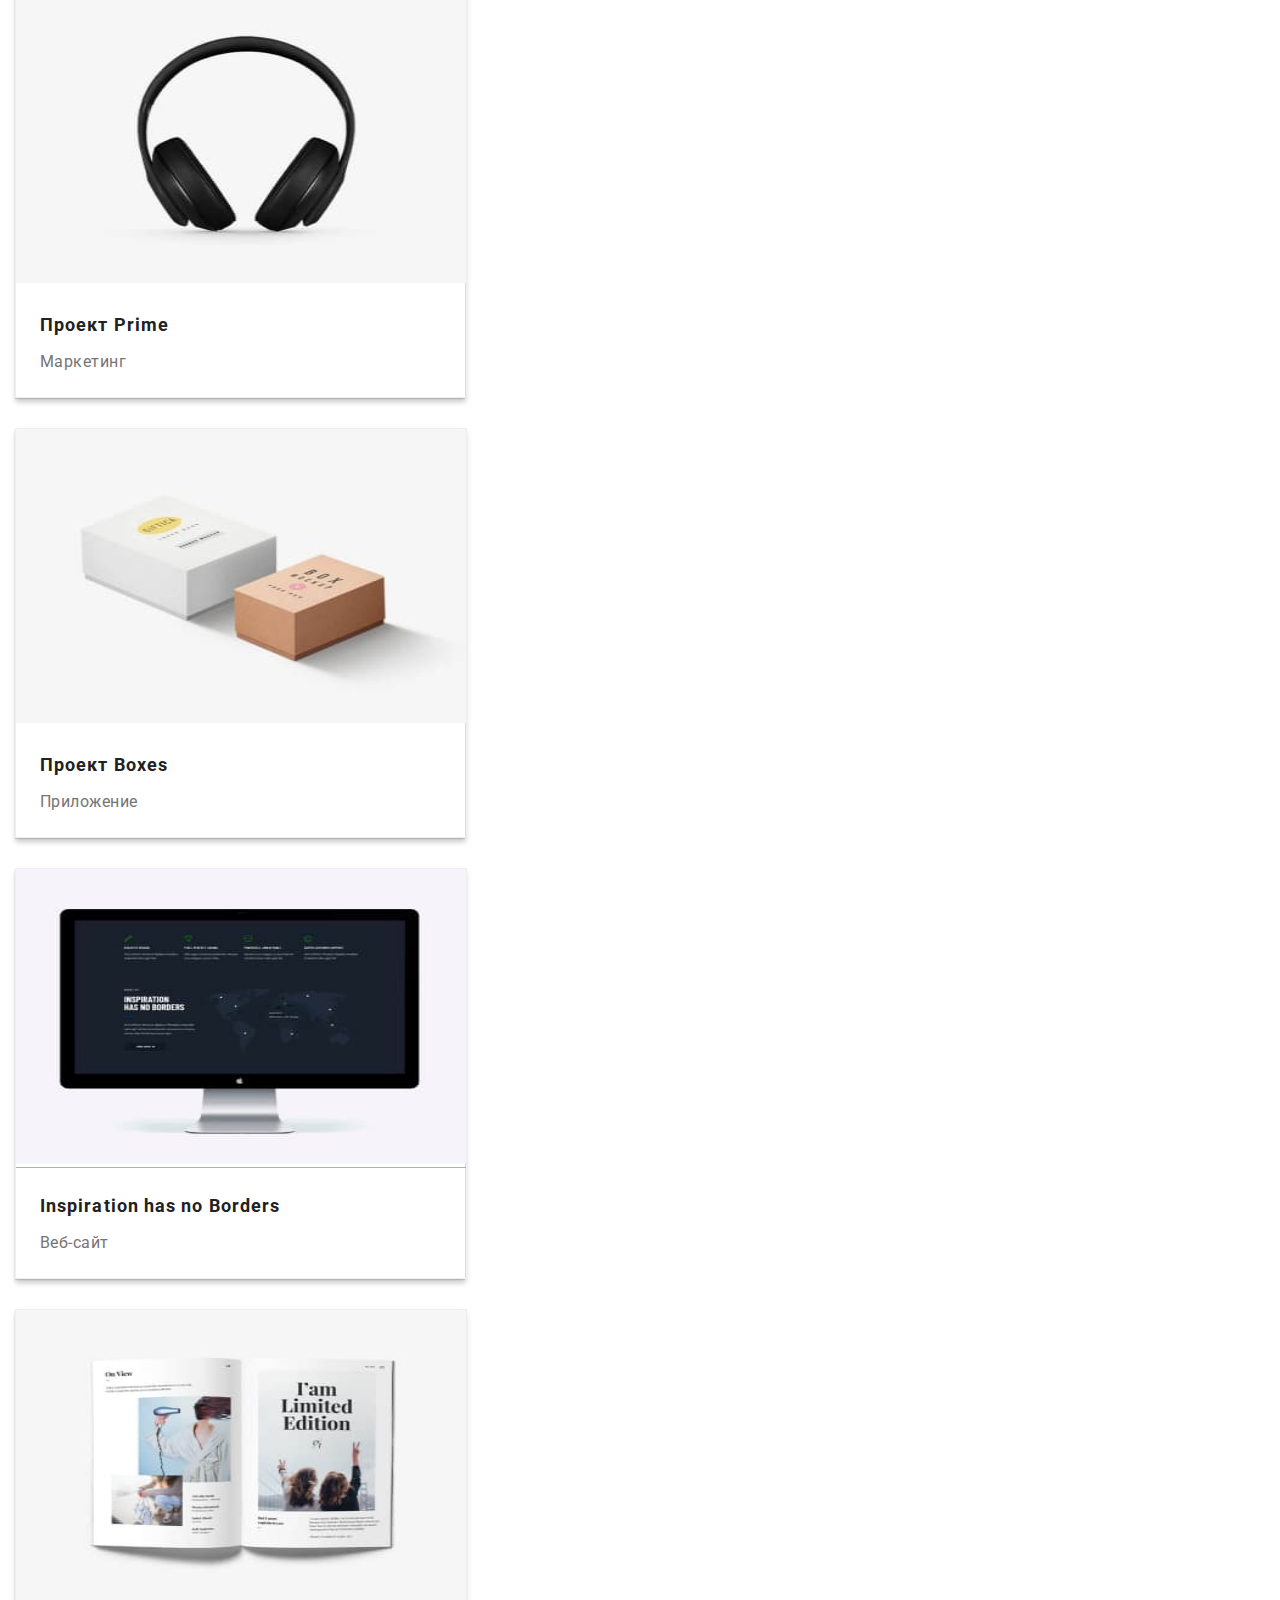
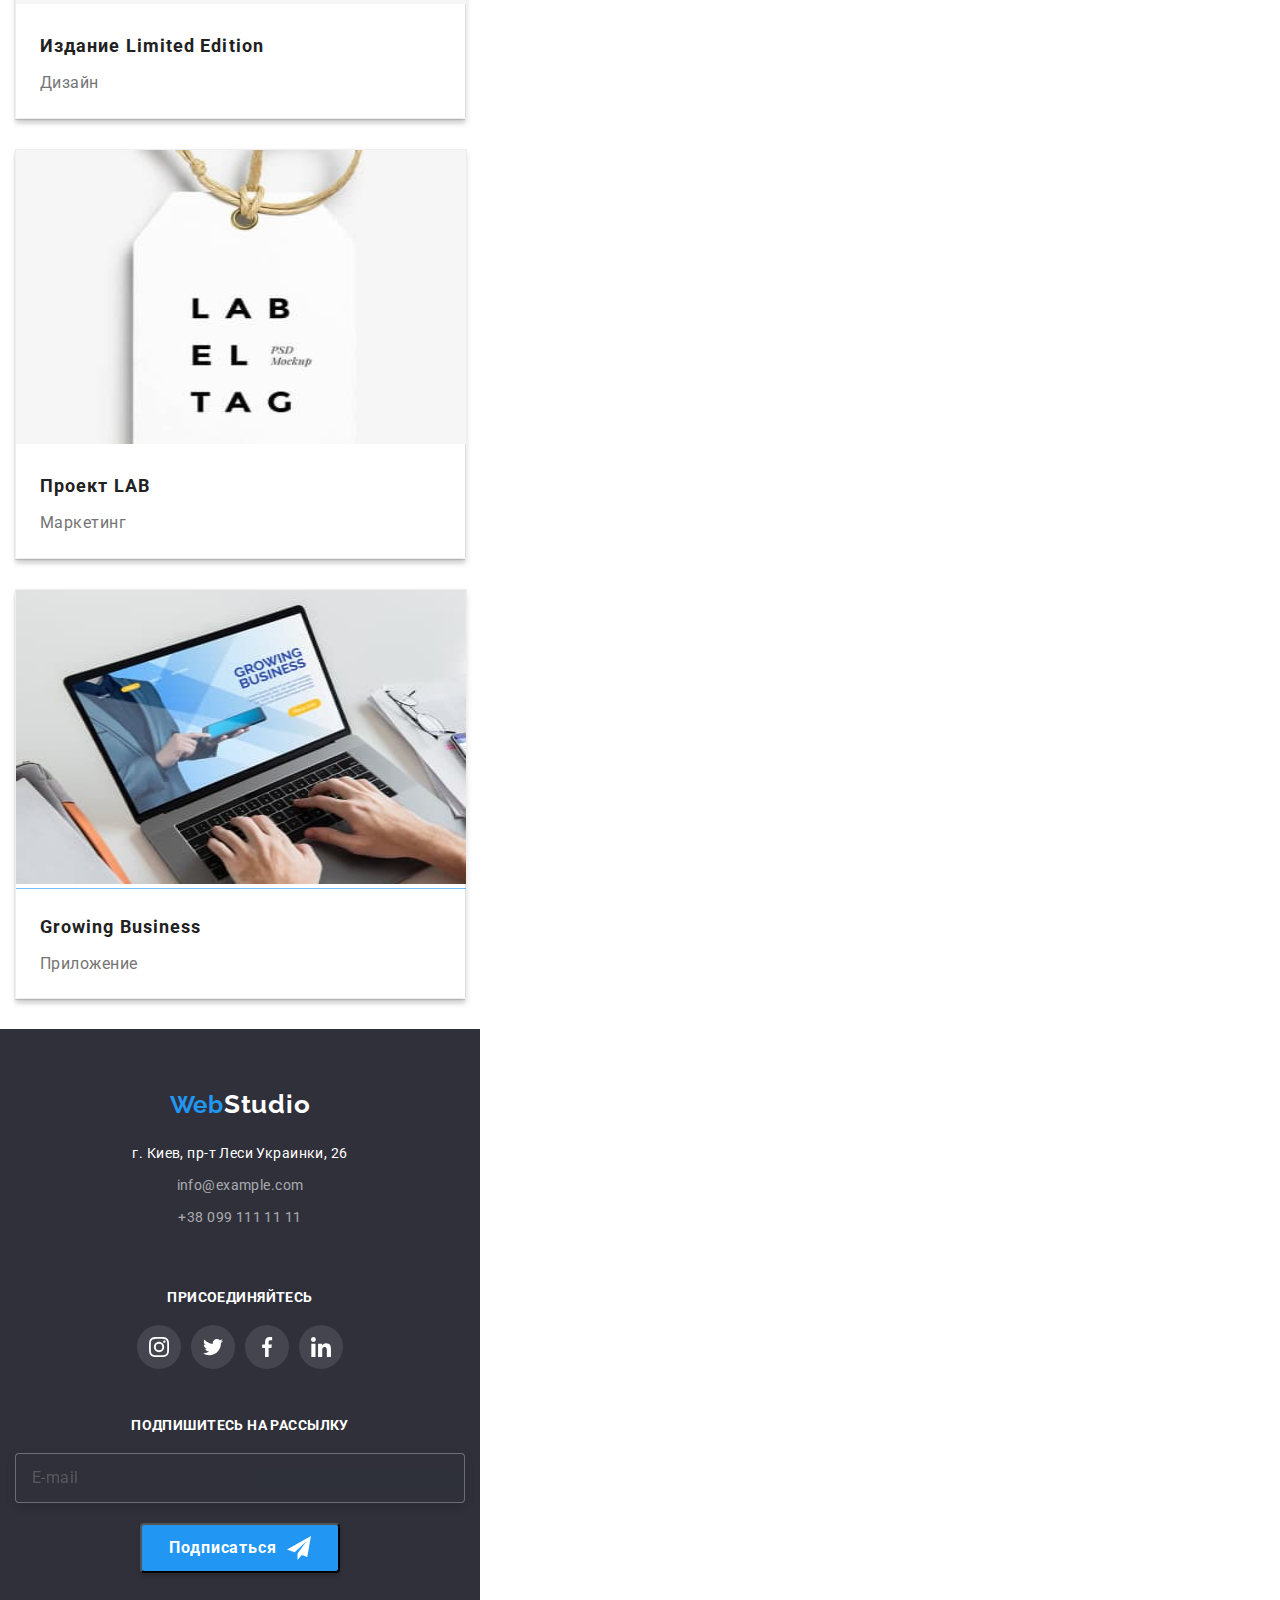
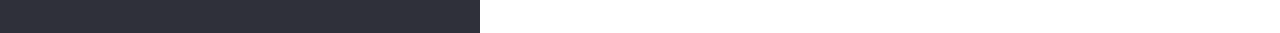
==== commit 6417f7a1: "Переписываю модалку" ====
--- a/portfolio.html
+++ b/portfolio.html
@@ -14,12 +14,12 @@
     <!-- Шапка сайта -->
     <header>
         <div class="container header">
-            <nav class="menu-link">
+            <nav class="header-nav">
                 <a href="" class="logo-header"><span class="logo-web">Web</span>Studio</a>
 
                 <ul class="site-nav">
-                    <li><a href="./index.html" class="link">Студия</a></li>
-                    <li><a href="" class="link current-color">Портфолио</a></li>
+                    <li><a href="" class="link current-color">Студия</a></li>
+                    <li><a href="./portfolio.html" class="link">Портфолио</a></li>
                     <li><a href="" class="link">Контакты</a></li>
                 </ul>
             </nav>
@@ -36,6 +36,13 @@
                     </svg>
                     +38 099 111 11 11</a>
             </address>
+
+            <button class="nav-menu" width="40" height="40">
+                <svg class="header-menu" width="24" height="16">
+                    <use href="./images/symbol-defs.svg#icon-open-menu"></use>
+                    <use href="./images/symbol-defs.svg#icon-close-menu"></use>
+                </svg>
+            </button>
         </div>
     </header>
 
@@ -54,109 +61,109 @@
 
 
                 <ul class="list projects">
-                    <li class="container-element proj">
-                        <a href="#" class="project">
-                            <div class="project-block">
-                                <img src="./images/technocrack.jpg" alt="technocrack" width="370" height="294">
-                                <p class="project-description">Технокряк это современная площадка распространения коронавируса. Компании используют эту платформу для цифрового шпионажа и атак на защищённые сервера конкурентов.</p>
-                            </div>
-                            <div class="description"> 
+                    <li class="project-element">
+                        <a href="#" class="link project">
+                            <div class="project-block">
+                                <img src="./images/technocrack.jpg" alt="technocrack" width="450" height="294">
+                                <p class="project-description">Технокряк это современная площадка распространения коронавируса. Компании используют эту платформу для цифрового шпионажа и атак на защищённые сервера конкурентов.</p>
+                            </div>
+                            <div class="description-block"> 
                                 <h2 class="project-title">Технокряк</h2>
                                 <p class="project-text">Веб-сайт</p>
                             </div>
                         </a> 
                     </li>
-                    <li class="container-element proj">
-                        <a href="#" class="project">
-                            <div class="project-block">
-                                <img src="./images/poster.jpg" alt="poster" width="370" height="294">
-                                <p class="project-description">Технокряк это современная площадка распространения коронавируса. Компании используют эту платформу для цифрового шпионажа и атак на защищённые сервера конкурентов.</p>
-                            </div>
-                            <div class="description">
+                    <li class="project-element">
+                        <a href="#" class="link project">
+                            <div class="project-block">
+                                <img src="./images/poster.jpg" alt="poster" width="450" height="294">
+                                <p class="project-description">Технокряк это современная площадка распространения коронавируса. Компании используют эту платформу для цифрового шпионажа и атак на защищённые сервера конкурентов.</p>
+                            </div>
+                            <div class="description-block">
                                 <h2 class="project-title">Постер New Orlean vs Golden Star</h2>
                                 <p class="project-text">Дизайн</p>
                             </div>
                         </a>
                     </li>
-                    <li class="container-element proj">
-                        <a href="#" class="project">
-                            <div class="project-block">
-                                <img src="./images/seafood.jpg" alt="seafood" width="370" height="294">
-                                <p class="project-description">Технокряк это современная площадка распространения коронавируса. Компании используют эту платформу для цифрового шпионажа и атак на защищённые сервера конкурентов.</p>
-                            </div>
-                            <div class="description">
+                    <li class="project-element">
+                        <a href="#" class="link project">
+                            <div class="project-block">
+                                <img src="./images/seafood.jpg" alt="seafood" width="450" height="294">
+                                <p class="project-description">Технокряк это современная площадка распространения коронавируса. Компании используют эту платформу для цифрового шпионажа и атак на защищённые сервера конкурентов.</p>
+                            </div>
+                            <div class="description-block">
                                 <h2 class="project-title">Ресторан Seafood</h2>
                                 <p class="project-text">Приложение</p>
                             </div>
                         </a>
                     </li>
-                    <li class="container-element proj">
-                        <a href="#" class="project">
-                            <div class="project-block">
-                                <img src="./images/headphones.jpg" alt="headphones" width="370" height="294">
-                                <p class="project-description">Технокряк это современная площадка распространения коронавируса. Компании используют эту платформу для цифрового шпионажа и атак на защищённые сервера конкурентов.</p>
-                            </div>
-                            <div class="description">
+                    <li class="project-element">
+                        <a href="#" class="link project">
+                            <div class="project-block">
+                                <img src="./images/headphones.jpg" alt="headphones" width="450" height="294">
+                                <p class="project-description">Технокряк это современная площадка распространения коронавируса. Компании используют эту платформу для цифрового шпионажа и атак на защищённые сервера конкурентов.</p>
+                            </div>
+                            <div class="description-block">
                                 <h2 class="project-title">Проект Prime</h2>
                                 <p class="project-text">Маркетинг</p>
                             </div>
                         </a>
                     </li>
-                    <li class="container-element proj">
-                        <a href="#" class="project">
-                            <div class="project-block">
-                                <img src="./images/boxes.jpg" alt="boxes" width="370" height="294">
-                                <p class="project-description">Технокряк это современная площадка распространения коронавируса. Компании используют эту платформу для цифрового шпионажа и атак на защищённые сервера конкурентов.</p>
-                            </div>
-                            <div class="description">
+                    <li class="project-element">
+                        <a href="#" class="link project">
+                            <div class="project-block">
+                                <img src="./images/boxes.jpg" alt="boxes" width="450" height="294">
+                                <p class="project-description">Технокряк это современная площадка распространения коронавируса. Компании используют эту платформу для цифрового шпионажа и атак на защищённые сервера конкурентов.</p>
+                            </div>
+                            <div class="description-block">
                                 <h2 class="project-title">Проект Boxes</h2>
                                 <p class="project-text">Приложение</p>
                             </div>
                         </a>
                     </li>
-                    <li class="container-element proj">
-                        <a href="#" class="project">
-                            <div class="project-block">
-                                <img src="./images/inspiration.jpg" alt="inspiration" width="370" height="294">
-                                <p class="project-description">Технокряк это современная площадка распространения коронавируса. Компании используют эту платформу для цифрового шпионажа и атак на защищённые сервера конкурентов.</p>
-                            </div>
-                            <div class="description"> 
+                    <li class="project-element">
+                        <a href="#" class="link project">
+                            <div class="project-block">
+                                <img src="./images/inspiration.jpg" alt="inspiration" width="450" height="294">
+                                <p class="project-description">Технокряк это современная площадка распространения коронавируса. Компании используют эту платформу для цифрового шпионажа и атак на защищённые сервера конкурентов.</p>
+                            </div>
+                            <div class="description-block"> 
                                 <h2 class="project-title">Inspiration has no Borders</h2>
                                 <p class="project-text">Веб-сайт</p>
                             </div>
                         </a>
                     </li>
-                    <li class="container-element proj">
-                        <a href="#" class="project">
-                            <div class="project-block">
-                                <img src="images/limitededition.jpg" alt="limitededition" width="370" height="294">
-                                <p class="project-description">Технокряк это современная площадка распространения коронавируса. Компании используют эту платформу для цифрового шпионажа и атак на защищённые сервера конкурентов.</p>
-                            </div>
-                            <div class="description">
+                    <li class="project-element">
+                        <a href="#" class="link project">
+                            <div class="project-block">
+                                <img src="images/limitededition.jpg" alt="limitededition" width="450" height="294">
+                                <p class="project-description">Технокряк это современная площадка распространения коронавируса. Компании используют эту платформу для цифрового шпионажа и атак на защищённые сервера конкурентов.</p>
+                            </div>
+                            <div class="description-block">
                                 <h2 class="project-title">Издание Limited Edition</h2>
                                 <p class="project-text">Дизайн</p>
                             </div>
                         </a>
                     </li>
-                    <li class="container-element proj">
-                        <a href="#" class="project">
-                            <div class="project-block">
-                                <img src="images/lab.jpg" alt="lab" width="370" height="294">
-                                <p class="project-description">Технокряк это современная площадка распространения коронавируса. Компании используют эту платформу для цифрового шпионажа и атак на защищённые сервера конкурентов.</p>
-                            </div>
-                            <div class="description">
+                    <li class="project-element">
+                        <a href="#" class="link project">
+                            <div class="project-block">
+                                <img src="images/lab.jpg" alt="lab" width="450" height="294">
+                                <p class="project-description">Технокряк это современная площадка распространения коронавируса. Компании используют эту платформу для цифрового шпионажа и атак на защищённые сервера конкурентов.</p>
+                            </div>
+                            <div class="description-block">
                                 <h2 class="project-title">Проект LAB</h2>
                                 <p class="project-text">Маркетинг</p>
                             </div>
                         </a>
                     </li>
-                    <li class="container-element proj">
-                        <a href="#" class="project"> 
-                            <div class="project-block">
-                                <img src="images/growingbusiness.jpg" alt="growingbusiness" width="370" height="294">
-                                <p class="project-description">Технокряк это современная площадка распространения коронавируса. Компании используют эту платформу для цифрового шпионажа и атак на защищённые сервера конкурентов.</p>
-                            </div>
-                            <div class="description">    
+                    <li class="project-element">
+                        <a href="#" class="link project"> 
+                            <div class="project-block">
+                                <img src="images/growingbusiness.jpg" alt="growingbusiness" width="450" height="294">
+                                <p class="project-description">Технокряк это современная площадка распространения коронавируса. Компании используют эту платформу для цифрового шпионажа и атак на защищённые сервера конкурентов.</p>
+                            </div>
+                            <div class="description-block">    
                                 <h2 class="project-title">Growing Business</h2>
                                 <p class="project-text">Приложение</p>
                             </div>
@@ -169,9 +176,10 @@
 
     <!-- Футер -->
     <footer>
-        <section class="container">
-          <div class="footer-nav">
-              <div class="foot">
+        <section class="section footer">
+          <div class="container footer">
+              <h2 class="container-title visually-hiden">Футер</h2>
+              <div class="footer-nav">
                   <address class="footer-address">
                       <a href="" class="logo-footer"><span class="logo-web">Web</span>Studio</a>
                       <p>г. Киев, пр-т Леси Украинки, 26</p>
@@ -179,50 +187,50 @@
                       <a href="tel:+380991111111" class="contact">+38 099 111 11 11</a>
                   </address>
               </div>
-          <div class="container-beactive">
-              <div class="container-social">
-                  <p class="footer-text">Присоединяйтесь</p>
-                  <ul class="social-networks">
-                      <li class="social-element">
-                          <a href="" class="icon-spec">
-                              <svg class="footer-icon" width="44" height="44">
-                                  <use href="./images/symbol-defs.svg#icon-instagram"></use>
-                              </svg>
-                          </a>
-                      </li>
-                      <li class="social-element">
-                          <a href="" class="icon-spec">
-                              <svg class="footer-icon" width="44" height="44">
-                                  <use href="./images/symbol-defs.svg#icon-twitter"></use>
-                              </svg>
-                          </a>
-                      </li>
-                      <li class="social-element">
-                          <a href="" class="icon-spec">
-                              <svg class="footer-icon" width="44" height="44">
-                                  <use href="./images/symbol-defs.svg#icon-facebook"></use>
-                              </svg>
-                          </a>
-                      </li>
-                      <li class="social-element">
-                          <a href="" class="icon-spec">
-                              <svg class="footer-icon" width="44" height="44">
-                                  <use href="./images/symbol-defs.svg#icon-linkedin"></use>
-                              </svg>
-                          </a>
-                      </li>
-                  </ul>
+              <div class="container-beactive">
+                  <div class="container-social">
+                      <p class="footer-text">Присоединяйтесь</p>
+                      <ul class="social-networks">
+                          <li class="social-element">
+                              <a href="" class="icon">
+                                  <svg class="icon-social" width="44" height="44">
+                                      <use href="./images/symbol-defs.svg#icon-instagram"></use>
+                                  </svg>
+                              </a>
+                          </li>
+                          <li class="social-element">
+                              <a href="" class="icon">
+                                  <svg class="icon-social" width="44" height="44">
+                                      <use href="./images/symbol-defs.svg#icon-twitter"></use>
+                                  </svg>
+                              </a>
+                          </li>
+                          <li class="social-element">
+                              <a href="" class="icon">
+                                  <svg class="icon-social" width="44" height="44">
+                                      <use href="./images/symbol-defs.svg#icon-facebook"></use>
+                                  </svg>
+                              </a>
+                          </li>
+                          <li class="social-element">
+                              <a href="" class="icon">
+                                  <svg class="icon-social" width="44" height="44">
+                                      <use href="./images/symbol-defs.svg#icon-linkedin"></use>
+                                  </svg>
+                              </a>
+                          </li>
+                      </ul>
+                  </div>
+                  <div class="container-subscribe">
+                      <p class="text-subscribe">Подпишитесь на рассылку</p>
+                      <input type="email" class="footer-input" name="mail" placeholder="E-mail">
+                      <button class="footer-button">Подписаться
+                          <svg class="icon-send" width="24" height="24">
+                              <use href="./images/symbol-defs.svg#icon-send"></use>
+                          </svg>
+                      </button>
+                  </div>                  
               </div>
-              <div class="container-subscribe">
-                  <p class="text-subscribe">Подпишитесь на рассылку</p>
-                  <input type="email" class="footer-input" name="mail" placeholder="E-mail">
-              </div>
-              <button class="footer-button">
-                  <p>Подписаться</p>
-                  <svg width="24" height="24" viewBox="0 0 24 24" fill="none" xmlns="http://www.w3.org/2000/svg">
-                      <path d="M24 0L0 13.5L7.66994 16.3407L19.5 5.25002L10.5017 17.3896L10.509 17.3923L10.5 17.3896V24.0001L14.8013 18.982L20.2501 21.0001L24 0Z" fill="white"/>
-                  </svg> 
-              </button>
           </div>
       </section>
   </footer>
--- a/css/main.css
+++ b/css/main.css
@@ -4,8 +4,14 @@
   font-family: Roboto, sans-serif;
 }
 
+.section {
+  width: 480px;
+  padding-top: 60px;
+  padding-bottom: 60px;
+}
+
 .container {
-  width: 1200px;
+  width: 480px;
   padding-right: 15px;
   padding-left: 15px;
   margin: 0 auto;
@@ -21,27 +27,8 @@
   list-style: none;
 }
 
-.list {
-  display: -webkit-box;
-  display: -ms-flexbox;
-  display: flex;
-  list-style-type: none;
-}
-
-.list.buttons {
-  display: -webkit-box;
-  display: -ms-flexbox;
-  display: flex;
-  -webkit-box-pack: center;
-      -ms-flex-pack: center;
-          justify-content: center;
-  margin-bottom: 50px;
-}
-
-.list.projects {
-  -ms-flex-wrap: wrap;
-      flex-wrap: wrap;
-  margin-bottom: 94px;
+a {
+  text-decoration: none;
 }
 
 .visually-hiden {
@@ -61,16 +48,10 @@
   letter-spacing: 0.03em;
 }
 
-.nav-icon {
-  fill: currentColor;
-  margin-right: 10px;
-  padding: 0;
-}
-
-.closer-icon {
-  fill: #000000;
-  -webkit-transition: fill 250ms cubic-bezier(0.4, 0, 0.2, 1);
-  transition: fill 250ms cubic-bezier(0.4, 0, 0.2, 1);
+.container-title {
+  text-align: center;
+  font-size: 28px;
+  line-height: 33px;
 }
 
 .button-closer:focus-within .closer-icon,
@@ -88,7 +69,6 @@
   color: black;
   cursor: pointer;
 }
-
 .icon-modal .icon-input {
   fill: currentColor;
   color: #212121;
@@ -108,58 +88,90 @@
   transition: 250ms cubic-bezier(0.4, 0, 0.2, 1);
 }
 
-.qualit-ico {
-  display: block;
-  width: 270px;
-  height: 120px;
-  margin-bottom: 30px;
-  background-position: center;
-  background-color: #F5F4FA;
-  background-size: auto;
-}
-
-.icon-qual {
-  width: 270px;
-  height: 120px;
-  padding-top: 25px;
-  padding-bottom: 25px;
-  padding-left: 100px;
-  padding-right: 100px;
-}
-
-.icon {
-  color: #afb1b8;
-  fill: currentColor;
-  border-radius: 50%;
-  -webkit-transition: 250ms cubic-bezier(0.4, 0, 0.2, 1);
-  transition: 250ms cubic-bezier(0.4, 0, 0.2, 1);
-}
-
-.icon-spec:not(:last-child) {
-  margin-right: 10px;
-}
-
-.icon-spec:hover .icon,
-.icon-spec:focus .icon,
-.icon-spec:hover .footer-icon,
-.icon-spec:focus .footer-icon {
-  color: #FFFFFF;
-  background-color: #2196f3;
-  -webkit-transition: 250ms cubic-bezier(0.4, 0, 0.2, 1);
-  transition: 250ms cubic-bezier(0.4, 0, 0.2, 1);
-}
-
-.footer-icon {
-  fill: #FFFFFF;
-  border-radius: 50%;
-}
-
-.primary-button {
+header {
+  border-bottom: 1px solid #ECECEC;
+}
+
+.container.header {
+  display: -webkit-box;
+  display: -ms-flexbox;
+  display: flex;
+  -webkit-box-align: center;
+      -ms-flex-align: center;
+          align-items: center;
+  width: 480px;
+  height: 60px;
+}
+@media screen and (min-width: 480px) {
+  .container.header {
+    width: 480px;
+  }
+}
+@media screen and (min-width: 768px) {
+  .container.header {
+    width: 768px;
+  }
+}
+
+.logo-header {
+  color: #212121;
+  font-family: Raleway;
+  font-style: normal;
+  font-weight: bold;
+  font-size: 24px;
+  line-height: 28px;
+  letter-spacing: 0.03em;
+  text-decoration: none;
+}
+
+.logo-web {
+  color: #2196f3;
+  font-family: Raleway;
+  font-style: normal;
+  font-weight: bold;
+  font-size: 24px;
+  line-height: 28px;
+  letter-spacing: 0.03em;
+  text-decoration: none;
+}
+
+.site-nav {
+  display: none;
+}
+
+.header-address {
+  display: none;
+}
+
+.hero {
+  background-image: -webkit-gradient(linear, left top, right top, from(rgba(47, 48, 58, 0.4)), to(rgba(47, 48, 58, 0.4))), url(../images/hero.jpg);
+  background-image: linear-gradient(to right, rgba(47, 48, 58, 0.4), rgba(47, 48, 58, 0.4)), url(../images/hero.jpg);
+  background-size: cover;
+  background-position: 50% 50%;
+  background-repeat: no-repeat;
+  width: 480px;
+  height: 400px;
+  text-align: center;
+  margin: 0 auto;
+  padding-top: 118px;
+}
+
+.hero-title {
+  color: #FFFFFF;
+  font-weight: 900;
+  font-size: 26px;
+  line-height: 42px;
+  text-align: center;
+  letter-spacing: 0.06em;
+  text-transform: uppercase;
+}
+
+.hero-button {
   color: #FFFFFF;
   background-color: #2196f3;
   font-weight: bold;
   font-size: 16px;
-  line-height: 1.87;
+  line-height: 30px;
   display: -webkit-box;
   display: -ms-flexbox;
   display: flex;
@@ -192,273 +204,12 @@
   -webkit-transition: 250ms cubic-bezier(0.4, 0, 0.2, 1);
   transition: 250ms cubic-bezier(0.4, 0, 0.2, 1);
 }
-
 .button:hover, .button:focus {
   color: #FFFFFF;
   background-color: #2196f3;
   -webkit-box-shadow: 0px 3px 1px rgba(0, 0, 0, 0.1), 0px 1px 2px rgba(0, 0, 0, 0.08), 0px 2px 2px rgba(0, 0, 0, 0.12);
           box-shadow: 0px 3px 1px rgba(0, 0, 0, 0.1), 0px 1px 2px rgba(0, 0, 0, 0.08), 0px 2px 2px rgba(0, 0, 0, 0.12);
   border-radius: 4px;
-}
-
-.button-element:not(:last-child) {
-  margin-right: 8px;
-}
-
-.sort-buttons {
-  padding-top: 94px;
-}
-
-.footer-button {
-  display: -webkit-box;
-  display: -ms-flexbox;
-  display: flex;
-  -webkit-box-align: center;
-      -ms-flex-align: center;
-          align-items: center;
-  -webkit-box-pack: center;
-      -ms-flex-pack: center;
-          justify-content: center;
-  height: 50px;
-  width: 200px;
-  margin-left: 0;
-  margin-top: 36px;
-  background-color: #2196f3;
-  -webkit-box-shadow: 0px 4px 4px rgba(0, 0, 0, 0.15);
-          box-shadow: 0px 4px 4px rgba(0, 0, 0, 0.15);
-  border-radius: 4px;
-  cursor: pointer;
-}
-
-.footer-button > p {
-  font-family: Roboto;
-  font-style: normal;
-  font-weight: bold;
-  font-size: 16px;
-  line-height: 30px;
-  display: -webkit-box;
-  display: -ms-flexbox;
-  display: flex;
-  -webkit-box-align: center;
-      -ms-flex-align: center;
-          align-items: center;
-  text-align: center;
-  letter-spacing: 0.06em;
-  margin-right: 10px;
-  color: #FFFFFF;
-}
-
-.button-closer {
-  position: absolute;
-  display: inline-block;
-  top: 0;
-  right: 0;
-  margin-right: 8px;
-  margin-top: 8px;
-  width: 30px;
-  height: 30px;
-  border-radius: 50%;
-  border: 1px solid rgba(0, 0, 0, 0.1);
-  background-color: #FFFFFF;
-  cursor: pointer;
-  z-index: 1;
-}
-
-.button-closer:focus-within .closer-icon,
-.button-closer:hover .closer-icon {
-  fill: #2196f3;
-}
-
-.logo-header {
-  color: #212121;
-  font-family: Raleway;
-  font-style: normal;
-  font-weight: bold;
-  font-size: 26px;
-  line-height: 1.2;
-  letter-spacing: 0.03em;
-  text-decoration: none;
-  margin-right: 93px;
-}
-
-.logo-footer {
-  color: #FFFFFF;
-  font-family: Raleway;
-  font-style: normal;
-  font-weight: bold;
-  font-size: 26px;
-  line-height: 1.2;
-  letter-spacing: 0.03em;
-  text-decoration: none;
-  margin-bottom: 20px;
-}
-
-.logo-web {
-  color: #2196f3;
-  font-family: Raleway;
-  font-style: normal;
-  font-weight: bold;
-  font-size: 26px;
-  line-height: 1.2;
-  letter-spacing: 0.03em;
-  text-decoration: none;
-}
-
-header {
-  border-bottom: 1px solid #ECECEC;
-}
-
-.container.header {
-  display: -webkit-box;
-  display: -ms-flexbox;
-  display: flex;
-  -webkit-box-align: center;
-      -ms-flex-align: center;
-          align-items: center;
-  padding-top: 32px;
-  padding-bottom: 32px;
-  height: 80px;
-}
-
-nav {
-  display: -webkit-box;
-  display: -ms-flexbox;
-  display: flex;
-  -webkit-box-align: center;
-      -ms-flex-align: center;
-          align-items: center;
-}
-
-.site-nav {
-  display: -webkit-box;
-  display: -ms-flexbox;
-  display: flex;
-  -webkit-box-align: center;
-      -ms-flex-align: center;
-          align-items: center;
-  list-style-type: none;
-}
-
-.site-nav .link {
-  position: relative;
-  display: -webkit-box;
-  display: -ms-flexbox;
-  display: flex;
-  -webkit-box-align: center;
-      -ms-flex-align: center;
-          align-items: center;
-  color: #212121;
-  font-weight: 500;
-  font-size: 14px;
-  line-height: 1.14;
-  letter-spacing: 0.02em;
-  text-decoration: none;
-  margin-right: 50px;
-  height: 80px;
-  -webkit-transition: color 250ms cubic-bezier(0.4, 0, 0.2, 1);
-  transition: color 250ms cubic-bezier(0.4, 0, 0.2, 1);
-}
-
-.site-nav .link:hover, .site-nav .link:focus {
-  color: #2196f3;
-}
-
-.site-nav .link::after {
-  position: absolute;
-  content: "";
-  display: -webkit-box;
-  display: -ms-flexbox;
-  display: flex;
-  left: 0;
-  bottom: 0;
-  width: 100%;
-  height: 4px;
-  background-color: #2196f3;
-  border-radius: 2px;
-  -webkit-transform: scaleX(0);
-          transform: scaleX(0);
-  -webkit-transition: -webkit-transform 250ms cubic-bezier(0.4, 0, 0.2, 1);
-  transition: -webkit-transform 250ms cubic-bezier(0.4, 0, 0.2, 1);
-  transition: transform 250ms cubic-bezier(0.4, 0, 0.2, 1);
-  transition: transform 250ms cubic-bezier(0.4, 0, 0.2, 1), -webkit-transform 250ms cubic-bezier(0.4, 0, 0.2, 1);
-}
-
-.site-nav .link:hover::after {
-  -webkit-transform: scaleX(1);
-          transform: scaleX(1);
-}
-
-.site-nav .link:focus::after {
-  -webkit-transform: scaleX(1);
-          transform: scaleX(1);
-  background-color: #2196f3;
-}
-
-.current-color.link {
-  color: #2196f3;
-}
-
-.current-color.link::after {
-  -webkit-transform: scaleX(1);
-          transform: scaleX(1);
-}
-
-.header-address {
-  display: -webkit-box;
-  display: -ms-flexbox;
-  display: flex;
-  -webkit-box-align: center;
-      -ms-flex-align: center;
-          align-items: center;
-  font-style: normal;
-  font-weight: 500;
-  font-size: 14px;
-  line-height: 1.14;
-  letter-spacing: 0.02em;
-  margin-left: auto;
-}
-
-.contact {
-  color: #757575;
-  font-style: normal;
-  font-weight: 500;
-  font-size: 14px;
-  line-height: 1.14;
-  letter-spacing: 0.02em;
-  text-decoration: none;
-  -webkit-transition: color 250ms cubic-bezier(0.4, 0, 0.2, 1);
-  transition: color 250ms cubic-bezier(0.4, 0, 0.2, 1);
-}
-
-.contact:not(:last-child) {
-  margin-right: 50px;
-}
-
-.contact:hover, .contact:focus {
-  color: #2196f3;
-}
-
-.hero {
-  background-image: -webkit-gradient(linear, left top, right top, from(rgba(47, 48, 58, 0.4)), to(rgba(47, 48, 58, 0.4))), url(../images/hero.jpg);
-  background-image: linear-gradient(to right, rgba(47, 48, 58, 0.4), rgba(47, 48, 58, 0.4)), url(../images/hero.jpg);
-  background-size: cover;
-  background-position: center;
-  background-repeat: no-repeat;
-  height: 600px;
-  text-align: center;
-  margin: 0 auto;
-  padding-top: 200px;
-  padding-bottom: 210px;
-}
-
-.hero-title {
-  color: #FFFFFF;
-  font-weight: 900;
-  font-size: 44px;
-  line-height: 1.36;
-  text-align: center;
-  letter-spacing: 0.06em;
-  text-transform: uppercase;
 }
 
 .backdrop {
@@ -472,12 +223,10 @@
   -webkit-transition: opacity 250ms cubic-bezier(0.4, 0, 0.2, 1);
   transition: opacity 250ms cubic-bezier(0.4, 0, 0.2, 1);
 }
-
 .backdrop.is-hidden {
   opacity: 0;
   pointer-events: none;
 }
-
 .backdrop.is-hidden .modal {
   -webkit-transform: translate(-50%, -50%) scale(1.1);
           transform: translate(-50%, -50%) scale(1.1);
@@ -501,6 +250,25 @@
   transition: transform 250ms cubic-bezier(0.4, 0, 0.2, 1), -webkit-transform 250ms cubic-bezier(0.4, 0, 0.2, 1);
 }
 
+.button-closer {
+  position: absolute;
+  display: inline-block;
+  top: 0;
+  right: 0;
+  margin-right: 8px;
+  margin-top: 8px;
+  width: 30px;
+  height: 30px;
+  border-radius: 50%;
+  border: 1px solid rgba(0, 0, 0, 0.1);
+  background-color: #FFFFFF;
+  cursor: pointer;
+  z-index: 1;
+}
+.button-closer:focus-within .closer-icon, .button-closer:hover .closer-icon {
+  fill: #2196f3;
+}
+
 .form {
   position: absolute;
   top: 0;
@@ -539,7 +307,6 @@
   width: 100%;
   margin-bottom: 28px;
 }
-
 .form-field button {
   font-family: #212121;
   font-style: normal;
@@ -573,21 +340,15 @@
   -webkit-transition: 250ms cubic-bezier(0.4, 0, 0.2, 1);
   transition: 250ms cubic-bezier(0.4, 0, 0.2, 1);
 }
-
 .form-label:not(:first-child) {
   margin-top: 10px;
 }
-
-.form-label:hover .icon-input,
-.form-label:focus-within .icon-input {
+.form-label:hover .icon-input, .form-label:focus-within .icon-input {
   color: #2196f3;
 }
-
-.form-label:hover .form-input,
-.form-label:focus .form-input {
+.form-label:hover .form-input, .form-label:focus .form-input {
   border: 1px solid #2196f3;
 }
-
 .form-label textarea {
   font-family: Roboto;
   font-style: normal;
@@ -607,27 +368,26 @@
   -webkit-transition: 250ms cubic-bezier(0.4, 0, 0.2, 1);
   transition: 250ms cubic-bezier(0.4, 0, 0.2, 1);
 }
-
 .form-label textarea::-webkit-input-placeholder {
   opacity: 0.5;
   color: #757575;
 }
-
+.form-label textarea::-moz-placeholder {
+  opacity: 0.5;
+  color: #757575;
+}
 .form-label textarea:-ms-input-placeholder {
   opacity: 0.5;
   color: #757575;
 }
-
 .form-label textarea::-ms-input-placeholder {
   opacity: 0.5;
   color: #757575;
 }
-
 .form-label textarea::placeholder {
   opacity: 0.5;
   color: #757575;
 }
-
 .form-label:hover textarea,
 .form-label textarea:focus {
   border: 1px solid #2196f3;
@@ -660,7 +420,6 @@
   -webkit-transition: 250ms cubic-bezier(0.4, 0, 0.2, 1);
   transition: 250ms cubic-bezier(0.4, 0, 0.2, 1);
 }
-
 .form-input:hover, .form-input:focus {
   border: 1px solid #2196F3;
 }
@@ -675,7 +434,6 @@
   clip: rect(0 0 0 0);
   overflow: hidden;
 }
-
 .checkbox:checked + .agreement-icon {
   border-color: #2196f3;
   background-color: #2196f3;
@@ -718,37 +476,48 @@
   color: #2196f3;
 }
 
-.section-qualities {
-  padding-top: 94px;
+.qualities-icon {
+  display: -webkit-box;
+  display: -ms-flexbox;
+  display: flex;
+  -webkit-box-pack: center;
+      -ms-flex-pack: center;
+          justify-content: center;
+  padding-top: 25px;
+  padding-bottom: 25px;
+  width: 450px;
+  height: 120px;
+  background-color: #F5F4FA;
+  margin-bottom: 30px;
+}
+
+.qualities-text {
+  margin-top: 30px;
+}
+
+.qualities .list-element:not(:last-child) {
+  margin-bottom: 30px;
 }
 
 .qualities-title {
   font-weight: bold;
   font-size: 14px;
-  line-height: 1.14;
+  line-height: 16px;
   letter-spacing: 0.03em;
   text-transform: uppercase;
-}
-
-.qualities-text {
+  text-align: center;
+  margin-bottom: 10px;
+}
+
+.qualities-paragraph {
   color: #757575;
   font-size: 14px;
-  line-height: 1.7;
-  letter-spacing: 0.03em;
-  margin-top: 10px;
-}
-
-.qual:not(:last-child) {
-  margin-right: 30px;
-}
-
-.qual:last-child {
-  margin-right: 0px;
-}
-
-.section-direction {
-  padding-top: 94px;
-  padding-bottom: 94px;
+  line-height: 24px;
+  letter-spacing: 0.03em;
+}
+
+.section.direction {
+  display: none;
 }
 
 .direction-block {
@@ -761,7 +530,6 @@
   overflow: hidden;
   cursor: pointer;
 }
-
 .direction-block::before {
   position: absolute;
   content: "";
@@ -777,14 +545,11 @@
   transition: transform 250ms cubic-bezier(0.4, 0, 0.2, 1);
   transition: transform 250ms cubic-bezier(0.4, 0, 0.2, 1), -webkit-transform 250ms cubic-bezier(0.4, 0, 0.2, 1);
 }
-
 .direction-block:hover::before, .direction-block:focus::before {
   -webkit-transform: translateY(0%);
           transform: translateY(0%);
 }
-
-.direction-block:hover .direction-text,
-.direction-block:hover .direction-text {
+.direction-block:hover .direction-text, .direction-block:hover .direction-text {
   -webkit-transform: translateY(0%);
           transform: translateY(0%);
 }
@@ -827,45 +592,34 @@
   margin-right: 30px;
 }
 
-.specialist {
-  font-weight: 500;
-  font-size: 16px;
-  line-height: 1.2;
-  text-align: center;
-  letter-spacing: 0.03em;
-}
-
-.position {
-  color: #757575;
-  font-size: 16px;
-  line-height: 1.2;
-  text-align: center;
-  letter-spacing: 0.03em;
-  margin-top: 10px;
-}
-
-.info {
-  padding-top: 30px;
-  padding-bottom: 30px;
-}
-
-.spec:not(:last-child) {
-  margin-right: 30px;
-}
-
-.container-element.spec {
-  width: 270px;
-  height: 428px;
+.section.team {
+  background-color: #F5F4FA;
+}
+
+.team .list-element {
+  margin-top: 30px;
   background-color: #FFFFFF;
   -webkit-box-shadow: 0px 1px 3px rgba(0, 0, 0, 0.12), 0px 1px 1px rgba(0, 0, 0, 0.14), 0px 2px 1px rgba(0, 0, 0, 0.2);
           box-shadow: 0px 1px 3px rgba(0, 0, 0, 0.12), 0px 1px 1px rgba(0, 0, 0, 0.14), 0px 2px 1px rgba(0, 0, 0, 0.2);
   border-radius: 0px 0px 4px 4px;
 }
 
-.section-team {
-  background-color: #F5F4FA;
-  padding-top: 94px;
-  padding-bottom: 94px;
+.specialist {
+  font-weight: 500;
+  font-size: 16px;
+  line-height: 1.2;
+  text-align: center;
+  letter-spacing: 0.03em;
+  margin-top: 30px;
+}
+
+.position {
+  color: #757575;
+  font-size: 16px;
+  line-height: 1.2;
+  text-align: center;
+  letter-spacing: 0.03em;
+  margin-top: 10px;
 }
 
 .social-networks {
@@ -876,70 +630,23 @@
       -ms-flex-pack: center;
           justify-content: center;
   margin-top: 16px;
-  margin-bottom: 30px;
+  margin-bottom: 24px;
 }
 
 .social-element {
   height: 44px;
   width: 44px;
   border-radius: 50%;
-}
-
-.social-element:not(:last-child) {
-  margin-right: 10px;
-}
-
-.section-clients {
-  padding-top: 94px;
-  padding-bottom: 94px;
-}
-
-.clients-title {
-  font-weight: bold;
-  font-size: 36px;
-  line-height: 1.16;
-  text-align: center;
-  letter-spacing: 0.03em;
-  margin-bottom: 74px;
-}
-
-.list-client {
-  border: 1px solid #AFB1B8;
-  border-radius: 4px;
-  width: 170px;
-  height: 90px;
-  margin-bottom: 30px;
+  margin-bottom: 24px;
+  cursor: pointer;
   background-color: #FFFFFF;
-  -webkit-transition: border 250ms cubic-bezier(0.4, 0, 0.2, 1);
-  transition: border 250ms cubic-bezier(0.4, 0, 0.2, 1);
-}
-
-.list-client:not(:last-child) {
-  margin-right: 30px;
-}
-
-.list-client:hover, .list-client:focus {
-  border: 1px solid #2196f3;
-}
-
-.container-client {
-  display: -webkit-box;
-  display: -ms-flexbox;
-  display: flex;
-  -webkit-box-align: center;
-      -ms-flex-align: center;
-          align-items: center;
-  -webkit-box-pack: center;
-      -ms-flex-pack: center;
-          justify-content: center;
-  color: #afb1b8;
-  width: 170px;
-  height: 90px;
-  -webkit-transition: color 250ms cubic-bezier(0.4, 0, 0.2, 1);
-  transition: color 250ms cubic-bezier(0.4, 0, 0.2, 1);
-}
-
-.container-client .client {
+  -webkit-transition: background-color 250ms cubic-bezier(0.4, 0, 0.2, 1);
+  transition: background-color 250ms cubic-bezier(0.4, 0, 0.2, 1);
+}
+.social-element a {
+  width: 44px;
+  height: 44px;
+  border-radius: 50%;
   display: -webkit-box;
   display: -ms-flexbox;
   display: flex;
@@ -949,60 +656,114 @@
   -webkit-box-align: center;
       -ms-flex-align: center;
           align-items: center;
+}
+.social-element:not(:last-child) {
+  margin-right: 10px;
+}
+.social-element:hover, .social-element:focus {
+  background-color: #2196f3;
+}
+.social-element:hover .icon-social, .social-element:focus .icon-social {
+  color: #FFFFFF;
+}
+
+.icon-social {
+  width: 20px;
+  height: 20px;
   fill: currentColor;
-  -webkit-transition: 250ms cubic-bezier(0.4, 0, 0.2, 1);
-  transition: 250ms cubic-bezier(0.4, 0, 0.2, 1);
-}
-
-.container-client:hover .client,
-.container-client:focus .client {
+  color: #AFB1B8;
+  -webkit-transition: color 250ms cubic-bezier(0.4, 0, 0.2, 1);
+  transition: color 250ms cubic-bezier(0.4, 0, 0.2, 1);
+}
+
+.list-clients {
+  display: -webkit-box;
+  display: -ms-flexbox;
+  display: flex;
+  -ms-flex-wrap: wrap;
+      flex-wrap: wrap;
+  width: 480px;
+}
+
+.clients .list-element {
+  display: -webkit-box;
+  display: -ms-flexbox;
+  display: flex;
+  -webkit-box-pack: center;
+      -ms-flex-pack: center;
+          justify-content: center;
+  -webkit-box-align: center;
+      -ms-flex-align: center;
+          align-items: center;
+  width: 210px;
+  height: 90px;
+  border: 1px solid #AFB1B8;
+  border-radius: 4px;
+  margin-top: 30px;
+  margin-right: 30px;
+  background-color: #FFFFFF;
+  cursor: pointer;
+  -webkit-transition: border 250ms cubic-bezier(0.4, 0, 0.2, 1);
+  transition: border 250ms cubic-bezier(0.4, 0, 0.2, 1);
+}
+.clients .list-element:hover, .clients .list-element:focus {
+  border: 1px solid #2196f3;
+}
+.clients .list-element:hover .icon-client, .clients .list-element:focus .icon-client {
   color: #2196f3;
 }
 
-.footer-address {
-  margin-right: 70px;
+.icon-client {
+  fill: currentColor;
+  color: #AFB1B8;
+  -webkit-transition: color 250ms cubic-bezier(0.4, 0, 0.2, 1);
+  transition: color 250ms cubic-bezier(0.4, 0, 0.2, 1);
+}
+
+.section.footer {
+  background-color: #2F303A;
+}
+
+.container.footer {
+  text-align: center;
+}
+
+.logo-footer {
+  color: #FFFFFF;
+  font-family: Raleway;
+  font-style: normal;
+  font-weight: bold;
+  font-size: 26px;
+  line-height: 1.2;
+  letter-spacing: 0.03em;
+  text-decoration: none;
 }
 
 .footer-address p {
-  display: block;
+  font-family: Roboto;
   color: #FFFFFF;
   font-style: normal;
   font-weight: normal;
   font-size: 14px;
-  line-height: 1.7;
+  line-height: 24px;
   letter-spacing: 0.03em;
   margin-top: 20px;
-  margin-bottom: 9px;
-}
-
-.footer-address a {
+}
+
+.contact {
   display: block;
-  margin-bottom: 9px;
-}
-
-footer {
-  background-color: #2F303A;
-  padding-top: 60px;
-  padding-bottom: 60px;
+  font-family: Roboto;
+  font-style: normal;
+  font-weight: normal;
+  font-size: 14px;
+  line-height: 24px;
+  letter-spacing: 0.03em;
+  color: rgba(255, 255, 255, 0.6);
+  padding-top: 8px;
 }
 
 .footer-nav {
-  display: -webkit-box;
-  display: -ms-flexbox;
-  display: flex;
-  -webkit-box-pack: justify;
-      -ms-flex-pack: justify;
-          justify-content: space-between;
-}
-
-.container-beactive {
-  display: -webkit-box;
-  display: -ms-flexbox;
-  display: flex;
-  -webkit-box-align: start;
-      -ms-flex-align: start;
-          align-items: flex-start;
-  margin-top: 12px;
+  margin-bottom: 60px;
 }
 
 .footer-text {
@@ -1015,20 +776,6 @@
   margin-bottom: 20px;
 }
 
-.container-social {
-  margin-right: 93px;
-}
-
-.container-social .social-element {
-  background-color: rgba(255, 255, 255, 0.1);
-  -webkit-transition: background-color 250ms cubic-bezier(0.4, 0, 0.2, 1);
-  transition: background-color 250ms cubic-bezier(0.4, 0, 0.2, 1);
-}
-
-.container-social .social-element:hover, .container-social .social-element:focus {
-  background-color: #2196f3;
-}
-
 .container-subscribe {
   display: -webkit-box;
   display: -ms-flexbox;
@@ -1037,6 +784,9 @@
   -webkit-box-direction: normal;
       -ms-flex-direction: column;
           flex-direction: column;
+  -webkit-box-align: center;
+      -ms-flex-align: center;
+          align-items: center;
 }
 
 .text-subscribe {
@@ -1050,11 +800,40 @@
   color: #FFFFFF;
 }
 
+.container-beactive .social-element {
+  background-color: rgba(255, 255, 255, 0.1);
+}
+.container-beactive .social-element:hover, .container-beactive .social-element:focus {
+  background-color: #2196f3;
+}
+
+.container-beactive .icon-social {
+  color: #FFFFFF;
+  -webkit-transition: color 250ms cubic-bezier(0.4, 0, 0.2, 1);
+  transition: color 250ms cubic-bezier(0.4, 0, 0.2, 1);
+}
+.container-beactive .icon-social:hover, .container-beactive .icon-social:focus {
+  color: #FFFFFF;
+}
+
 .footer-input::-webkit-input-placeholder {
   display: -webkit-box;
   display: flex;
   -webkit-box-align: center;
           align-items: center;
+  font-family: Roboto;
+  font-style: normal;
+  font-weight: normal;
+  font-size: 16px;
+  line-height: 20px;
+  letter-spacing: 0.03em;
+  background-color: #2F303A;
+  opacity: 0.6;
+}
+
+.footer-input::-moz-placeholder {
+  display: flex;
+  align-items: center;
   font-family: Roboto;
   font-style: normal;
   font-weight: normal;
@@ -1114,9 +893,8 @@
 
 .footer-input {
   height: 50px;
-  width: 358px;
+  width: 450px;
   margin-top: 20px;
-  margin-right: 12px;
   padding-left: 16px;
   color: #FFFFFF;
   background-color: #2F303A;
@@ -1130,49 +908,90 @@
   -webkit-transition: 250ms cubic-bezier(0.4, 0, 0.2, 1);
   transition: 250ms cubic-bezier(0.4, 0, 0.2, 1);
 }
-
 .footer-input:hover, .footer-input:focus {
   border: 1px solid #2196f3;
 }
 
-.container-element.proj {
-  width: 370px;
-  height: 404px;
+.footer-button {
+  display: -webkit-box;
+  display: -ms-flexbox;
+  display: flex;
+  -webkit-box-align: center;
+      -ms-flex-align: center;
+          align-items: center;
+  -webkit-box-pack: center;
+      -ms-flex-pack: center;
+          justify-content: center;
+  height: 50px;
+  width: 200px;
+  margin-top: 20px;
+  background-color: #2196f3;
+  -webkit-box-shadow: 0px 4px 4px rgba(0, 0, 0, 0.15);
+          box-shadow: 0px 4px 4px rgba(0, 0, 0, 0.15);
+  border-radius: 4px;
+  cursor: pointer;
+  font-family: Roboto;
+  font-style: normal;
+  font-weight: bold;
+  font-size: 16px;
+  line-height: 30px;
+  letter-spacing: 0.06em;
+  color: #FFFFFF;
+}
+.footer-button .icon-send {
+  margin-left: 10px;
+}
+
+.sort-buttons {
+  width: 480px;
+  padding-top: 60px;
+}
+
+.list.buttons {
+  display: -webkit-box;
+  display: -ms-flexbox;
+  display: flex;
+  -ms-flex-wrap: wrap;
+      flex-wrap: wrap;
+}
+
+.project-element {
+  display: -webkit-box;
+  display: -ms-flexbox;
+  display: flex;
+  width: 450px;
+  -webkit-box-shadow: 0px 1px 1px rgba(0, 0, 0, 0.12), 0px 4px 4px rgba(0, 0, 0, 0.06), 1px 4px 6px rgba(0, 0, 0, 0.16);
+          box-shadow: 0px 1px 1px rgba(0, 0, 0, 0.12), 0px 4px 4px rgba(0, 0, 0, 0.06), 1px 4px 6px rgba(0, 0, 0, 0.16);
   margin-bottom: 30px;
-  margin-right: 30px;
-  -webkit-transition: 250ms cubic-bezier(0.4, 0, 0.2, 1);
-  transition: 250ms cubic-bezier(0.4, 0, 0.2, 1);
+}
+
+.button-element {
+  padding-right: 8px;
+  padding-bottom: 15px;
+}
+
+.list.projects {
+  margin-top: 40px;
+}
+
+.description-block {
+  margin-top: 20px;
+  margin-bottom: 20px;
+  margin-left: 24px;
 }
 
 .project {
-  position: absolute;
+  position: relative;
   border: 1px solid #EEEEEE;
   text-decoration: none;
 }
-
 .project:hover, .project:focus {
   -webkit-box-shadow: 0px 1px 1px rgba(0, 0, 0, 0.12), 0px 4px 4px rgba(0, 0, 0, 0.06), 1px 4px 6px rgba(0, 0, 0, 0.16);
           box-shadow: 0px 1px 1px rgba(0, 0, 0, 0.12), 0px 4px 4px rgba(0, 0, 0, 0.06), 1px 4px 6px rgba(0, 0, 0, 0.16);
 }
-
-.project:hover .project-block::before,
-.project:focus .project-block::before,
-.project:hover .project-description,
-.project:focus .project-description {
+.project:hover .project-block::before, .project:focus .project-block::before, .project:hover .project-description, .project:focus .project-description {
   -webkit-transform: translateY(0%);
           transform: translateY(0%);
-}
-
-.proj:nth-child(3n) {
-  margin-right: 0px;
-}
-
-.proj:nth-last-child(-n + 3) {
-  margin-bottom: 0px;
-}
-
-.description {
-  padding: 20px 24px;
 }
 
 .project-text {
@@ -1186,10 +1005,7 @@
 .project-block {
   position: relative;
   overflow: hidden;
-  width: 370px;
-  height: 294px;
-}
-
+}
 .project-block::before {
   position: absolute;
   content: "";
@@ -1208,13 +1024,13 @@
   position: absolute;
   font-size: 18px;
   line-height: 28px;
-  letter-spacing: 1,5;
+  letter-spacing: 1, 5;
   color: #FFFFFF;
   top: 0;
   left: 0;
   width: 100%;
   height: 100%;
-  padding: 63px 24px 63px 24px;
+  padding: 77px 24px 77px 24px;
   -webkit-transform: translateY(100%);
           transform: translateY(100%);
   -webkit-transition: 250ms cubic-bezier(0.4, 0, 0.2, 1);
@@ -1226,5 +1042,4 @@
   font-size: 18px;
   line-height: 2;
   letter-spacing: 0.06em;
-}
-/*# sourceMappingURL=main.css.map */+}/*# sourceMappingURL=main.css.map */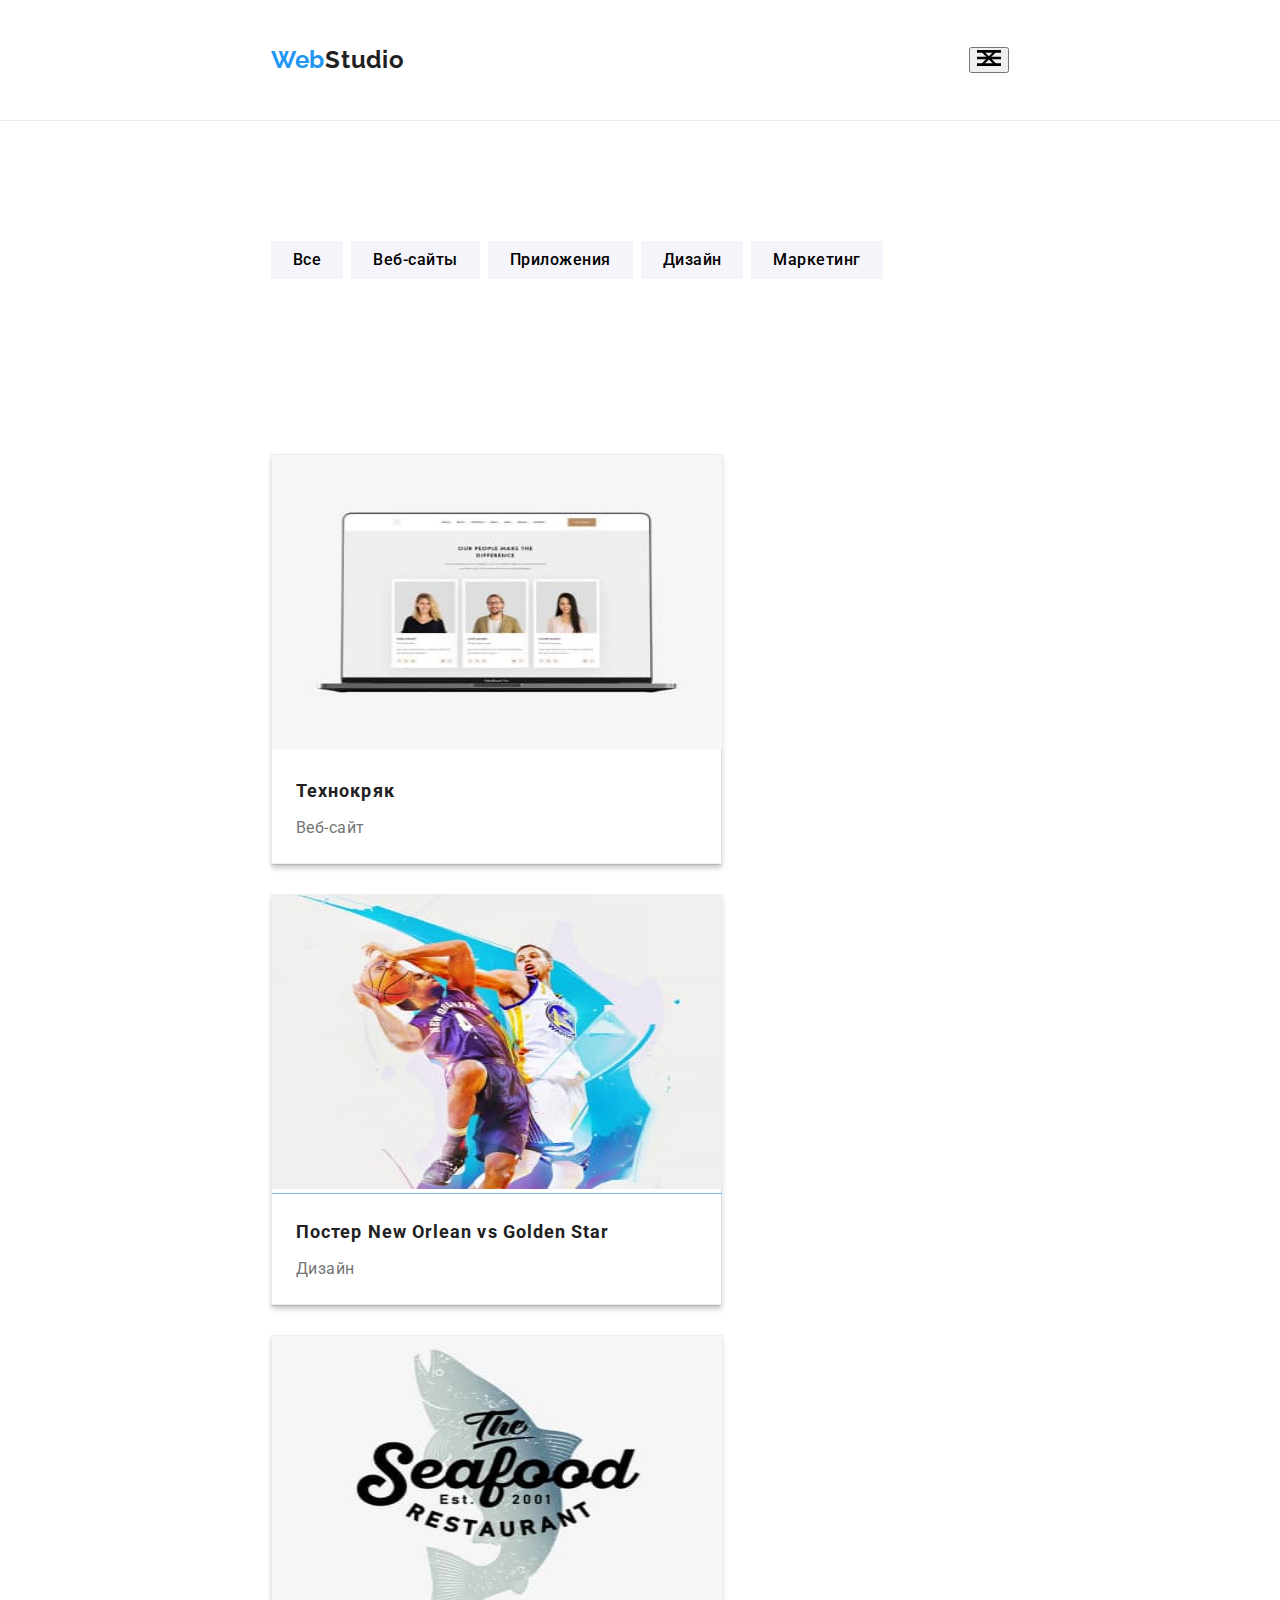
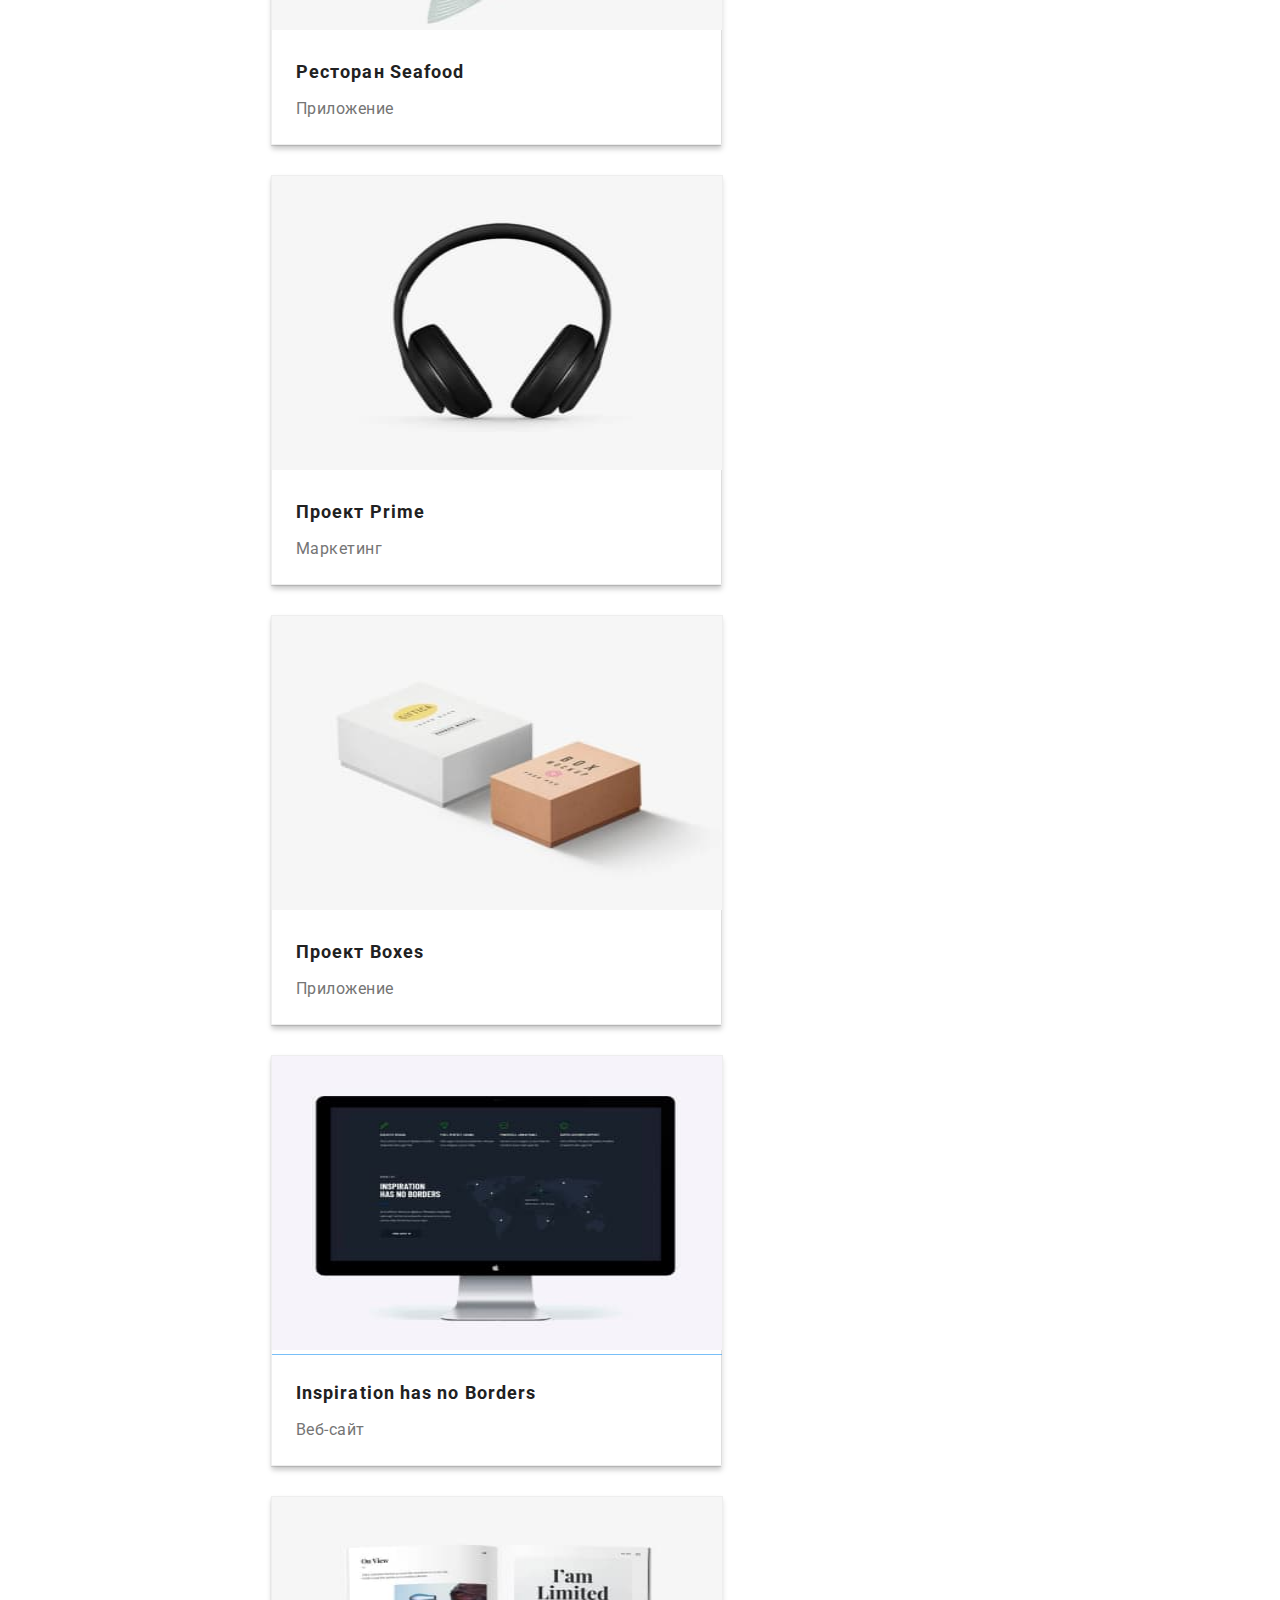
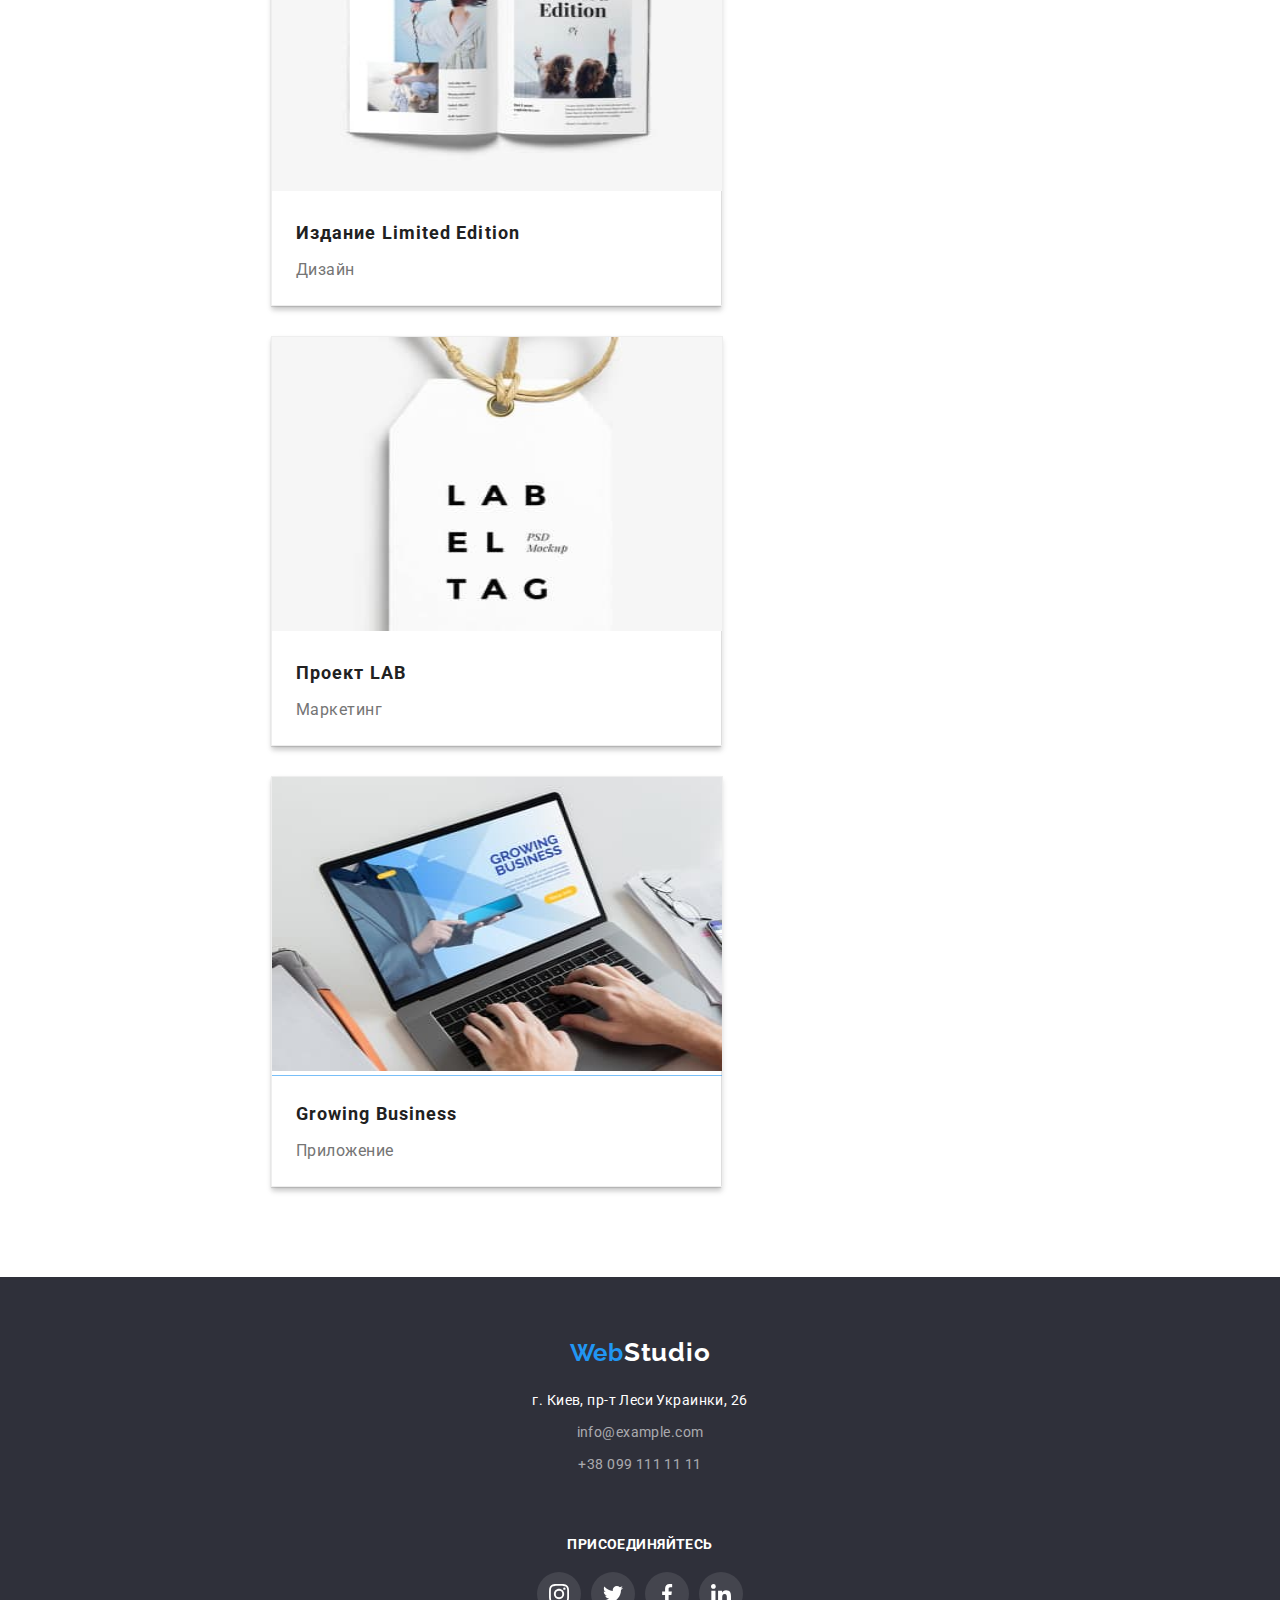
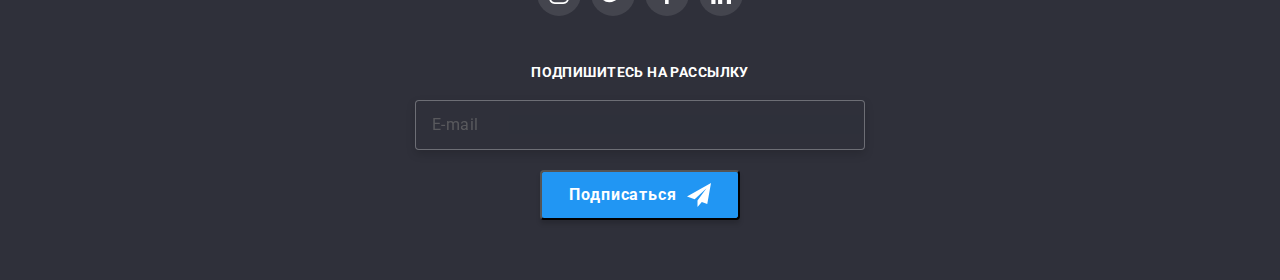
==== commit dce27f0d: "Доделал индекс для таблетки" ====
--- a/portfolio.html
+++ b/portfolio.html
@@ -49,7 +49,7 @@
     <!-- Портфолио -->
     <h1 class="visually-hiden">Портфолио</h1>
     <main>
-        <section class="sort-buttons">
+        <section class="section sort-buttons">
             <div class="container">
                 <ul class="list buttons">
                     <li class="button-element"><button type="button" class="button">Все</button></li>
@@ -58,8 +58,9 @@
                     <li class="button-element"><button type="button" class="button">Дизайн</button></li>
                     <li class="button-element"><button type="button" class="button">Маркетинг</button></li>
                 </ul>
-
-
+            </div>
+
+            <div class="container">
                 <ul class="list projects">
                     <li class="project-element">
                         <a href="#" class="link project">
--- a/css/main.css
+++ b/css/main.css
@@ -4,17 +4,18 @@
   font-family: Roboto, sans-serif;
 }
 
-.section {
+.container {
+  padding-right: 15px;
+  padding-left: 15px;
+  margin: 0 auto;
   width: 480px;
   padding-top: 60px;
   padding-bottom: 60px;
 }
-
-.container {
-  width: 480px;
-  padding-right: 15px;
-  padding-left: 15px;
-  margin: 0 auto;
+@media screen and (min-width: 768px) {
+  .container {
+    width: 768px;
+  }
 }
 
 h1, h2, h3, li, a, ul, p {
@@ -54,40 +55,6 @@
   line-height: 33px;
 }
 
-.button-closer:focus-within .closer-icon,
-.button-closer:hover .closer-icon {
-  fill: #2196F3;
-}
-
-.icon-modal {
-  position: absolute;
-  bottom: 0;
-  left: 0;
-  margin-left: 15px;
-  margin-top: 14px;
-  margin-bottom: 14px;
-  color: black;
-  cursor: pointer;
-}
-.icon-modal .icon-input {
-  fill: currentColor;
-  color: #212121;
-  -webkit-transition: 250ms cubic-bezier(0.4, 0, 0.2, 1);
-  transition: 250ms cubic-bezier(0.4, 0, 0.2, 1);
-}
-
-.agreement-icon {
-  display: inline-block;
-  width: 16px;
-  height: 15px;
-  margin-right: 9px;
-  border: 2px solid #212121;
-  background-color: #FFFFFF;
-  border-radius: 2px;
-  -webkit-transition: 250ms cubic-bezier(0.4, 0, 0.2, 1);
-  transition: 250ms cubic-bezier(0.4, 0, 0.2, 1);
-}
-
 header {
   border-bottom: 1px solid #ECECEC;
 }
@@ -99,6 +66,9 @@
   -webkit-box-align: center;
       -ms-flex-align: center;
           align-items: center;
+  -webkit-box-pack: justify;
+      -ms-flex-pack: justify;
+          justify-content: space-between;
   width: 480px;
   height: 60px;
 }
@@ -266,7 +236,14 @@
   z-index: 1;
 }
 .button-closer:focus-within .closer-icon, .button-closer:hover .closer-icon {
-  fill: #2196f3;
+  color: #2196f3;
+}
+
+.closer-icon {
+  fill: currentColor;
+  color: #212121;
+  -webkit-transition: color 250ms cubic-bezier(0.4, 0, 0.2, 1);
+  transition: color 250ms cubic-bezier(0.4, 0, 0.2, 1);
 }
 
 .form {
@@ -343,7 +320,7 @@
 .form-label:not(:first-child) {
   margin-top: 10px;
 }
-.form-label:hover .icon-input, .form-label:focus-within .icon-input {
+.form-label:hover .icon-modal, .form-label:focus-within .icon-modal {
   color: #2196f3;
 }
 .form-label:hover .form-input, .form-label:focus .form-input {
@@ -408,6 +385,20 @@
   color: #757575;
 }
 
+.icon-modal {
+  position: absolute;
+  bottom: 0;
+  left: 0;
+  margin-left: 15px;
+  margin-top: 14px;
+  margin-bottom: 14px;
+  cursor: pointer;
+  fill: currentColor;
+  color: #212121;
+  -webkit-transition: color 250ms cubic-bezier(0.4, 0, 0.2, 1);
+  transition: color 250ms cubic-bezier(0.4, 0, 0.2, 1);
+}
+
 .form-input {
   height: 40px;
   border: 1px solid rgba(33, 33, 33, 0.2);
@@ -421,7 +412,10 @@
   transition: 250ms cubic-bezier(0.4, 0, 0.2, 1);
 }
 .form-input:hover, .form-input:focus {
-  border: 1px solid #2196F3;
+  border: 1px solid #2196f3;
+}
+.form-input:hover .icon-modal, .form-input:focus-within .icon-modal {
+  color: #2196f3;
 }
 
 .checkbox {
@@ -437,7 +431,6 @@
 .checkbox:checked + .agreement-icon {
   border-color: #2196f3;
   background-color: #2196f3;
-  background-image: url(../images/check.svg);
   background-size: contain;
   background-origin: border-box;
 }
@@ -456,6 +449,18 @@
   cursor: pointer;
 }
 
+.agreement-icon {
+  display: inline-block;
+  width: 16px;
+  height: 15px;
+  margin-right: 9px;
+  border: 2px solid #212121;
+  background-color: #FFFFFF;
+  border-radius: 2px;
+  -webkit-transition: 250ms cubic-bezier(0.4, 0, 0.2, 1);
+  transition: 250ms cubic-bezier(0.4, 0, 0.2, 1);
+}
+
 .checkbox-text {
   font-family: Roboto;
   font-style: normal;
@@ -465,8 +470,7 @@
   letter-spacing: 0.03em;
   color: #757575;
 }
-
-.conditions {
+.checkbox-text .conditions {
   font-family: Roboto;
   font-style: normal;
   font-weight: normal;
@@ -474,6 +478,19 @@
   line-height: 24px;
   letter-spacing: 0.03em;
   color: #2196f3;
+}
+
+.list.qualities {
+  display: block;
+}
+@media screen and (min-width: 768px) {
+  .list.qualities {
+    display: -webkit-box;
+    display: -ms-flexbox;
+    display: flex;
+    -ms-flex-wrap: wrap;
+        flex-wrap: wrap;
+  }
 }
 
 .qualities-icon {
@@ -490,13 +507,33 @@
   background-color: #F5F4FA;
   margin-bottom: 30px;
 }
+@media screen and (min-width: 768px) {
+  .qualities-icon {
+    width: 354px;
+  }
+}
+
+.qualities .list-element {
+  display: block;
+  max-width: 450px;
+}
+.qualities .list-element:not(:last-child) {
+  margin-bottom: 30px;
+}
+@media screen and (min-width: 768px) {
+  .qualities .list-element {
+    width: 354px;
+  }
+}
+
+@media screen and (min-width: 768px) {
+  .qualities .list-element:nth-child(2n+1) {
+    margin-right: 30px;
+  }
+}
 
 .qualities-text {
   margin-top: 30px;
-}
-
-.qualities .list-element:not(:last-child) {
-  margin-bottom: 30px;
 }
 
 .qualities-title {
@@ -593,7 +630,21 @@
 }
 
 .section.team {
+  width: 100%;
   background-color: #F5F4FA;
+}
+
+.list.team {
+  display: block;
+}
+@media screen and (min-width: 768px) {
+  .list.team {
+    display: -webkit-box;
+    display: -ms-flexbox;
+    display: flex;
+    -ms-flex-wrap: wrap;
+        flex-wrap: wrap;
+  }
 }
 
 .team .list-element {
@@ -602,6 +653,17 @@
   -webkit-box-shadow: 0px 1px 3px rgba(0, 0, 0, 0.12), 0px 1px 1px rgba(0, 0, 0, 0.14), 0px 2px 1px rgba(0, 0, 0, 0.2);
           box-shadow: 0px 1px 3px rgba(0, 0, 0, 0.12), 0px 1px 1px rgba(0, 0, 0, 0.14), 0px 2px 1px rgba(0, 0, 0, 0.2);
   border-radius: 0px 0px 4px 4px;
+}
+@media screen and (min-width: 768px) {
+  .team .list-element {
+    width: 354px;
+  }
+}
+
+@media screen and (min-width: 768px) {
+  .team .list-element:nth-child(2n+1) {
+    margin-right: 30px;
+  }
 }
 
 .specialist {
@@ -682,7 +744,6 @@
   display: flex;
   -ms-flex-wrap: wrap;
       flex-wrap: wrap;
-  width: 480px;
 }
 
 .clients .list-element {
@@ -713,6 +774,12 @@
   color: #2196f3;
 }
 
+@media screen and (min-width: 768px) {
+  .clients .list-element:nth-child(3n+3) {
+    margin-right: 0px;
+  }
+}
+
 .icon-client {
   fill: currentColor;
   color: #AFB1B8;
@@ -942,8 +1009,22 @@
   margin-left: 10px;
 }
 
+.footer-links {
+  display: block;
+}
+@media screen and (min-width: 768px) {
+  .footer-links {
+    display: -webkit-box;
+    display: -ms-flexbox;
+    display: flex;
+    -ms-flex-wrap: wrap;
+        flex-wrap: wrap;
+    -ms-flex-pack: distribute;
+        justify-content: space-around;
+  }
+}
+
 .sort-buttons {
-  width: 480px;
   padding-top: 60px;
 }
 
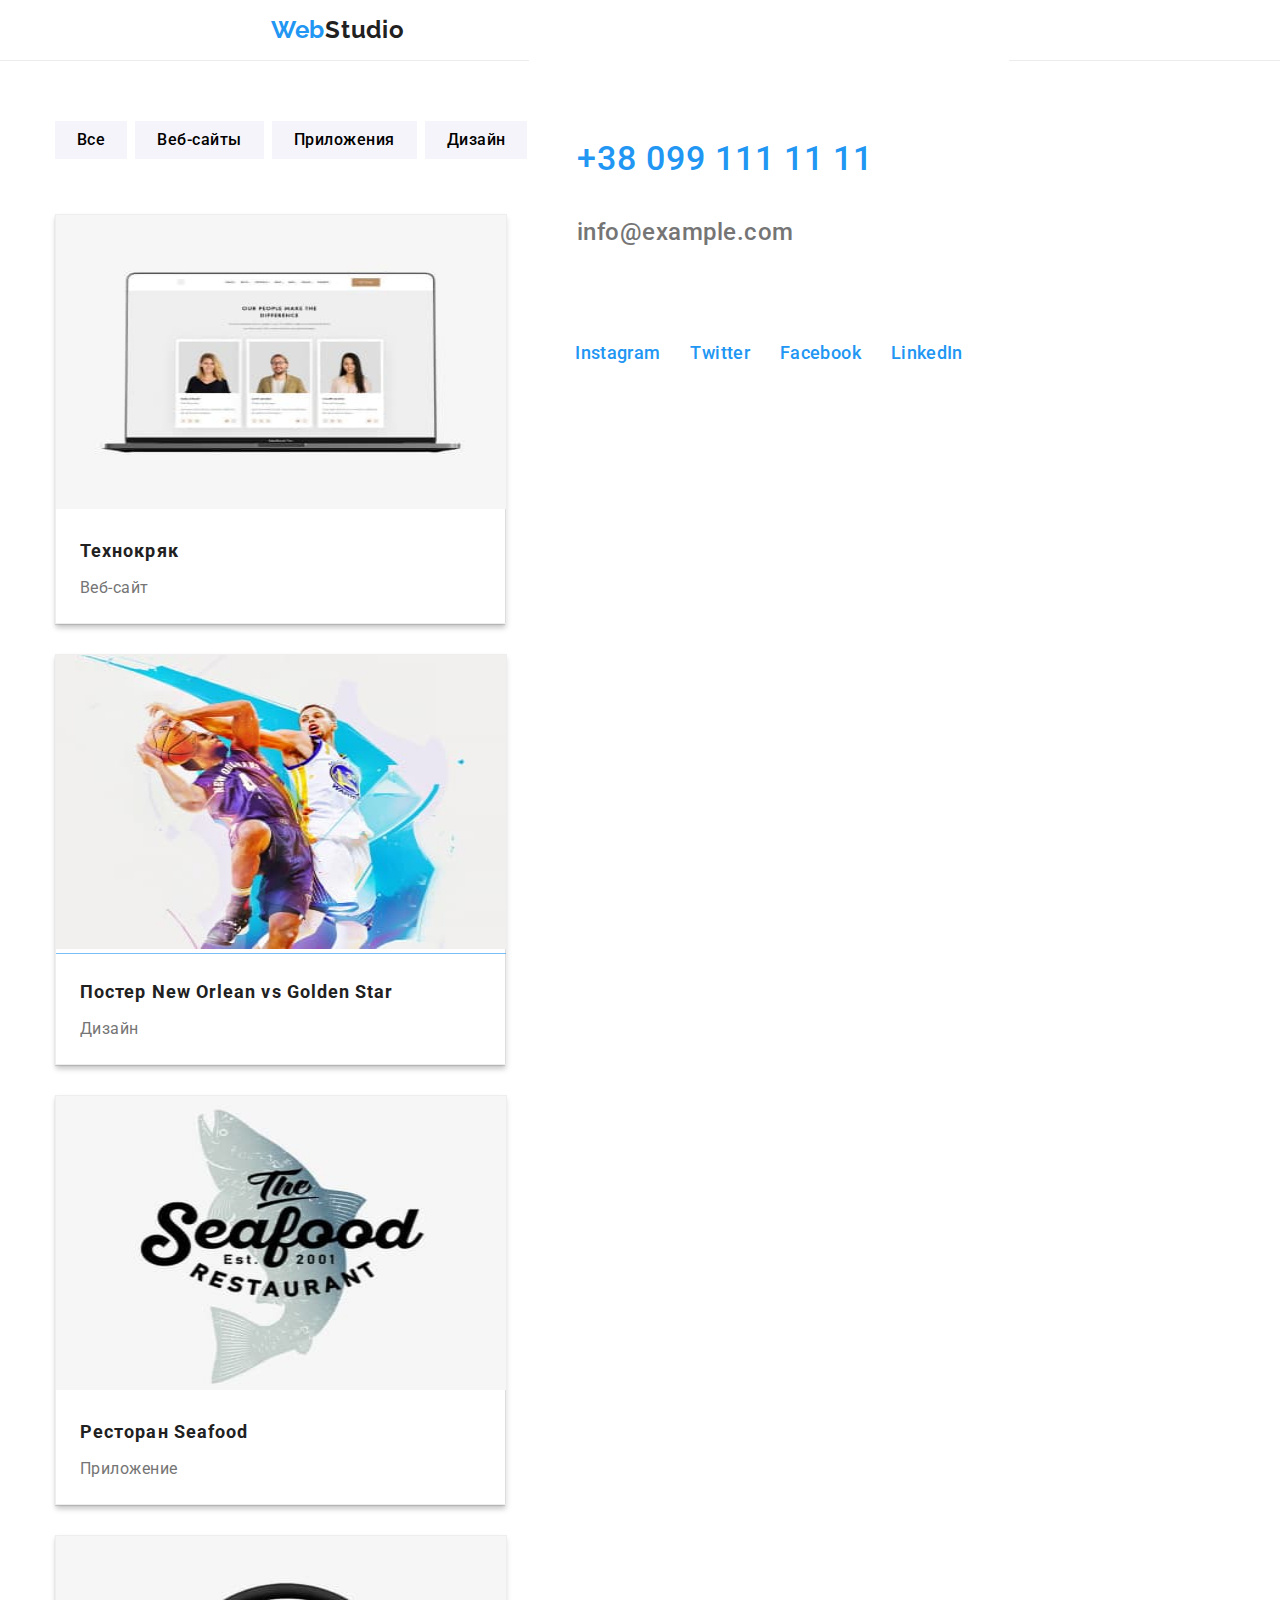
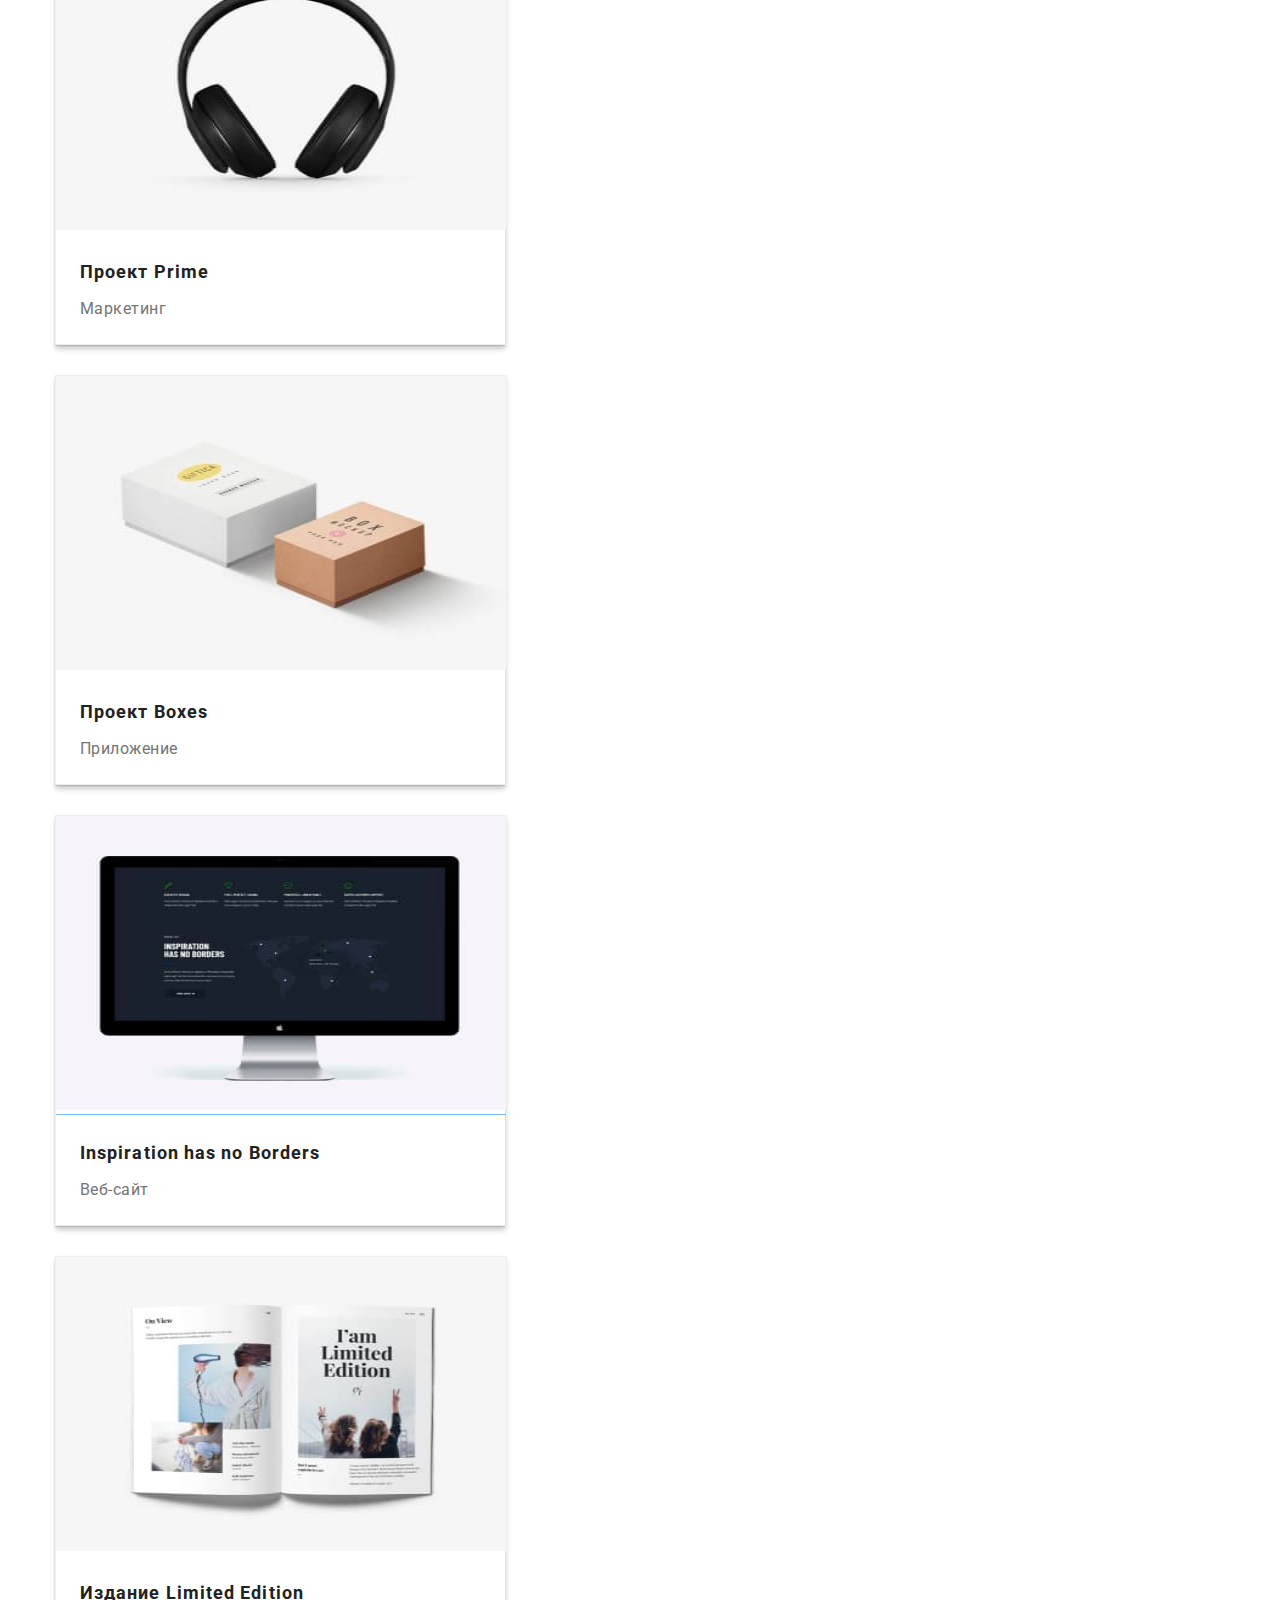
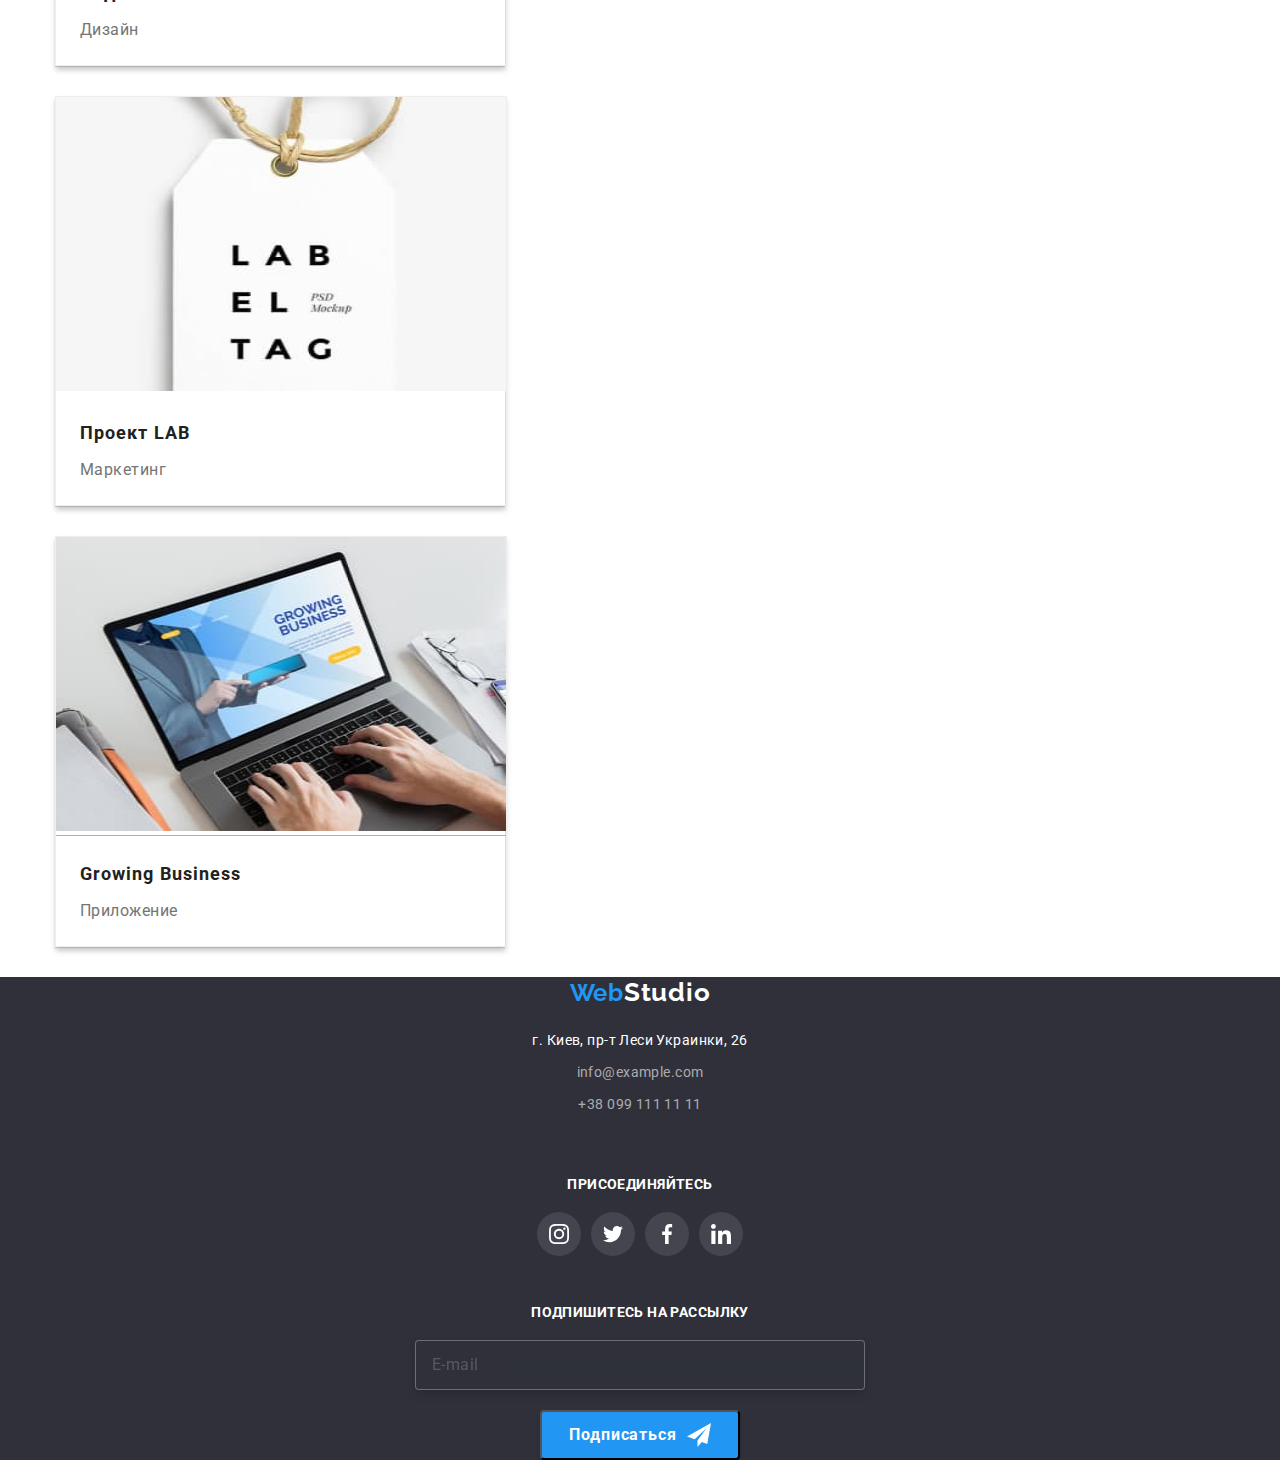
==== commit 75345b0c: "Мобильные блоки" ====
--- a/portfolio.html
+++ b/portfolio.html
@@ -14,9 +14,55 @@
     <!-- Шапка сайта -->
     <header>
         <div class="container header">
-            <nav class="header-nav">
-                <a href="" class="logo-header"><span class="logo-web">Web</span>Studio</a>
-
+            <a href="" class="logo-header"><span class="logo-web">Web</span>Studio</a>
+
+            <button class="menu-button is-open" width="40" height="40" aria-expanded="false" data-menu-button>
+                <svg class="header-menu" width="24" height="16" aria-label="Переключатель мобильного меню">
+                    <use class="icon-menu" href="./images/symbol-defs.svg#icon-open-menu"></use>
+                    <use class="icon-cross" href="./images/symbol-defs.svg#icon-close-menu"></use>
+                </svg>
+            </button>
+
+            <div class="menu-container is-open" id="menu-container" data-menu>
+                <div class="navigation">
+                    <ul class="site-nav">
+                        <li class="list-element"><a href="./index.html" class="link">Студия</a></li>
+                        <li class="list-element"><a href="" class="link current-color">Портфолио</a></li>
+                        <li class="list-element"><a href="" class="link">Контакты</a></li>
+                    </ul>
+                </div>
+                <div class="contacts">
+                    <address class="header-address">
+                        <a href="mailto:info@example.com" class="contact mail">
+                            <svg class="nav-icon" width="16" height="12">
+                                <use href="./images/symbol-defs.svg#icon-mail"></use>
+                            </svg>
+                            info@example.com</a>
+                        <a href="tel:+380991111111" class="contact call">
+                            <svg class="nav-icon" width="10" height="16">
+                                <use href="./images/symbol-defs.svg#icon-tel"></use>
+                            </svg>
+                            +38 099 111 11 11</a>
+                    </address>
+
+                    <ul class="list social-networks">
+                        <li class="list-element">
+                            <a href="" class="link-social">Instagram</a>
+                        </li>
+                        <li class="list-element">
+                            <a href="" class="link-social">Twitter</a>
+                        </li>
+                        <li class="list-element">
+                            <a href="" class="link-social">Facebook</a>
+                        </li>
+                        <li class="list-element">
+                            <a href="" class="link-social">LinkedIn</a>
+                        </li>
+                    </ul>
+                </div>
+            </div>
+
+            <!-- <nav class="header-nav">
                 <ul class="site-nav">
                     <li><a href="" class="link current-color">Студия</a></li>
                     <li><a href="./portfolio.html" class="link">Портфолио</a></li>
@@ -35,14 +81,7 @@
                         <use href="./images/symbol-defs.svg#icon-tel"></use>
                     </svg>
                     +38 099 111 11 11</a>
-            </address>
-
-            <button class="nav-menu" width="40" height="40">
-                <svg class="header-menu" width="24" height="16">
-                    <use href="./images/symbol-defs.svg#icon-open-menu"></use>
-                    <use href="./images/symbol-defs.svg#icon-close-menu"></use>
-                </svg>
-            </button>
+            </address> -->
         </div>
     </header>
 
--- a/css/main.css
+++ b/css/main.css
@@ -2,6 +2,10 @@
   background-color: #FFFFFF;
   color: #212121;
   font-family: Roboto, sans-serif;
+}
+
+body.modal-open {
+  overflow: hidden;
 }
 
 .container {
@@ -9,12 +13,15 @@
   padding-left: 15px;
   margin: 0 auto;
   width: 480px;
-  padding-top: 60px;
-  padding-bottom: 60px;
 }
 @media screen and (min-width: 768px) {
   .container {
     width: 768px;
+  }
+}
+@media screen and (min-width: 1200px) {
+  .container {
+    width: 1200px;
   }
 }
 
@@ -53,10 +60,12 @@
   text-align: center;
   font-size: 28px;
   line-height: 33px;
+  margin-bottom: 30px;
 }
 
 header {
   border-bottom: 1px solid #ECECEC;
+  position: relative;
 }
 
 .container.header {
@@ -105,12 +114,195 @@
   text-decoration: none;
 }
 
+.menu-button {
+  display: -webkit-inline-box;
+  display: -ms-inline-flexbox;
+  display: inline-flex;
+  margin-top: 10px;
+  margin-bottom: 10px;
+  border: none;
+  background-color: transparent;
+  cursor: pointer;
+  z-index: 1;
+}
+@media screen and (min-width: 768px) {
+  .menu-button {
+    display: none;
+  }
+}
+
+.menu-button .icon-cross {
+  display: none;
+}
+
+.menu-button.is-open .icon-cross {
+  display: block;
+}
+
+.menu-button.is-open .icon-menu {
+  display: none;
+}
+
+.menu-container {
+  display: none;
+  position: absolute;
+  top: 0;
+  left: 0;
+  width: 480px;
+  height: 796px;
+  background-color: #FFFFFF;
+}
+.menu-container.is-open {
+  display: -webkit-box;
+  display: -ms-flexbox;
+  display: flex;
+  -webkit-box-orient: vertical;
+  -webkit-box-direction: normal;
+      -ms-flex-direction: column;
+          flex-direction: column;
+  -webkit-box-pack: justify;
+      -ms-flex-pack: justify;
+          justify-content: space-between;
+}
+@media screen and (min-width: 768px) {
+  .menu-container {
+    display: -webkit-box;
+    display: -ms-flexbox;
+    display: flex;
+    -webkit-box-pack: justify;
+        -ms-flex-pack: justify;
+            justify-content: space-between;
+    position: relative;
+  }
+}
+
+.navigation, .header-address, .list.social-networks {
+  padding: 40px 48px 40px 48px;
+}
+
 .site-nav {
+  display: -webkit-box;
+  display: -ms-flexbox;
+  display: flex;
+  -webkit-box-orient: vertical;
+  -webkit-box-direction: normal;
+      -ms-flex-direction: column;
+          flex-direction: column;
+  -webkit-box-pack: start;
+      -ms-flex-pack: start;
+          justify-content: start;
+}
+.site-nav .list-element {
+  margin-bottom: 32px;
+}
+.site-nav .link {
+  position: relative;
+  color: #212121;
+  font-weight: 500;
+  font-size: 40px;
+  line-height: 47px;
+  letter-spacing: 0.02em;
+  -webkit-transition: color 250ms cubic-bezier(0.4, 0, 0.2, 1);
+  transition: color 250ms cubic-bezier(0.4, 0, 0.2, 1);
+}
+.site-nav .link:hover, .site-nav .link:focus {
+  color: #2196f3;
+}
+.site-nav .link::after {
+  position: absolute;
+  content: "";
   display: none;
+  left: 0;
+  bottom: 0;
+  width: 100%;
+  height: 4px;
+  background-color: #2196f3;
+  border-radius: 2px;
+  -webkit-transform: scaleX(0);
+          transform: scaleX(0);
+  -webkit-transition: -webkit-transform 250ms cubic-bezier(0.4, 0, 0.2, 1);
+  transition: -webkit-transform 250ms cubic-bezier(0.4, 0, 0.2, 1);
+  transition: transform 250ms cubic-bezier(0.4, 0, 0.2, 1);
+  transition: transform 250ms cubic-bezier(0.4, 0, 0.2, 1), -webkit-transform 250ms cubic-bezier(0.4, 0, 0.2, 1);
+}
+.site-nav .link:hover::after {
+  -webkit-transform: scaleX(1);
+          transform: scaleX(1);
+}
+.site-nav .link:focus::after {
+  -webkit-transform: scaleX(1);
+          transform: scaleX(1);
+  background-color: #2196f3;
+}
+@media screen and (min-width: 768px) {
+  .site-nav {
+    font-weight: 500;
+    font-size: 14px;
+    line-height: 1.14;
+    letter-spacing: 0.02em;
+    margin-right: 50px;
+    height: 80px;
+  }
+}
+
+.list-element .current-color {
+  color: #2196f3;
+}
+.list-element .current-color::after {
+  -webkit-transform: scaleX(1);
+          transform: scaleX(1);
 }
 
 .header-address {
+  display: -webkit-box;
+  display: -ms-flexbox;
+  display: flex;
+  -webkit-box-orient: vertical;
+  -webkit-box-direction: reverse;
+      -ms-flex-direction: column-reverse;
+          flex-direction: column-reverse;
+  font-style: normal;
+  font-weight: 500;
+  font-size: 14px;
+  line-height: 1.14;
+  letter-spacing: 0.02em;
+}
+.header-address .nav-icon {
   display: none;
+}
+.header-address .call {
+  font-family: Roboto;
+  font-style: normal;
+  font-weight: 500;
+  font-size: 34px;
+  line-height: 40px;
+  color: #2196f3;
+  margin-bottom: 32px;
+}
+.header-address .mail {
+  font-family: Roboto;
+  font-style: normal;
+  font-weight: 500;
+  font-size: 24px;
+  line-height: 28px;
+  letter-spacing: 0.02em;
+  color: #757575;
+}
+
+.list.social-networks {
+  display: -webkit-box;
+  display: -ms-flexbox;
+  display: flex;
+}
+
+.list-element .link-social {
+  font-family: Roboto;
+  font-style: normal;
+  font-weight: 500;
+  font-size: 18px;
+  line-height: 22px;
+  letter-spacing: 0.02em;
+  color: #2196f3;
 }
 
 .hero {
@@ -119,7 +311,7 @@
   background-size: cover;
   background-position: 50% 50%;
   background-repeat: no-repeat;
-  width: 480px;
+  max-width: 480px;
   height: 400px;
   text-align: center;
   margin: 0 auto;
@@ -480,8 +672,14 @@
   color: #2196f3;
 }
 
+.container.qualities {
+  margin-top: 60px;
+  margin-bottom: 30px;
+}
+
 .list.qualities {
   display: block;
+  margin-bottom: 30px;
 }
 @media screen and (min-width: 768px) {
   .list.qualities {
@@ -490,6 +688,9 @@
     display: flex;
     -ms-flex-wrap: wrap;
         flex-wrap: wrap;
+    -ms-flex-preferred-size: calc((100% - 4 * 15px) / 2);
+        flex-basis: calc((100% - 4 * 15px) / 2);
+    margin: -15px;
   }
 }
 
@@ -504,36 +705,33 @@
   padding-bottom: 25px;
   width: 450px;
   height: 120px;
+  margin-bottom: 30px;
   background-color: #F5F4FA;
-  margin-bottom: 30px;
 }
 @media screen and (min-width: 768px) {
   .qualities-icon {
     width: 354px;
   }
 }
-
-.qualities .list-element {
-  display: block;
-  max-width: 450px;
-}
-.qualities .list-element:not(:last-child) {
+@media screen and (min-width: 1200px) {
+  .qualities-icon {
+    width: 270px;
+  }
+}
+
+.qualities-text {
+  width: 450px;
   margin-bottom: 30px;
 }
 @media screen and (min-width: 768px) {
-  .qualities .list-element {
+  .qualities-text {
     width: 354px;
   }
 }
-
-@media screen and (min-width: 768px) {
-  .qualities .list-element:nth-child(2n+1) {
-    margin-right: 30px;
-  }
-}
-
-.qualities-text {
-  margin-top: 30px;
+@media screen and (min-width: 1200px) {
+  .qualities-text {
+    width: 270px;
+  }
 }
 
 .qualities-title {
@@ -555,6 +753,17 @@
 
 .section.direction {
   display: none;
+}
+@media screen and (min-width: 1200px) {
+  .section.direction {
+    display: block;
+  }
+}
+
+.list.direction {
+  display: -webkit-box;
+  display: -ms-flexbox;
+  display: flex;
 }
 
 .direction-block {
@@ -625,7 +834,7 @@
           transform: translateY(0%);
 }
 
-.dir:not(:last-child) {
+.list-element:not(:last-child) {
   margin-right: 30px;
 }
 
@@ -634,8 +843,13 @@
   background-color: #F5F4FA;
 }
 
+.container.team {
+  padding-top: 60px;
+}
+
 .list.team {
   display: block;
+  margin-bottom: 30px;
 }
 @media screen and (min-width: 768px) {
   .list.team {
@@ -644,25 +858,30 @@
     display: flex;
     -ms-flex-wrap: wrap;
         flex-wrap: wrap;
+    -ms-flex-preferred-size: calc((100% - 4 * 15px) / 2);
+        flex-basis: calc((100% - 4 * 15px) / 2);
+    margin: -15px;
   }
 }
 
 .team .list-element {
-  margin-top: 30px;
   background-color: #FFFFFF;
   -webkit-box-shadow: 0px 1px 3px rgba(0, 0, 0, 0.12), 0px 1px 1px rgba(0, 0, 0, 0.14), 0px 2px 1px rgba(0, 0, 0, 0.2);
           box-shadow: 0px 1px 3px rgba(0, 0, 0, 0.12), 0px 1px 1px rgba(0, 0, 0, 0.14), 0px 2px 1px rgba(0, 0, 0, 0.2);
   border-radius: 0px 0px 4px 4px;
+  width: 450px;
+  height: 622px;
 }
 @media screen and (min-width: 768px) {
   .team .list-element {
     width: 354px;
-  }
-}
-
-@media screen and (min-width: 768px) {
-  .team .list-element:nth-child(2n+1) {
-    margin-right: 30px;
+    height: 536px;
+  }
+}
+@media screen and (min-width: 1200px) {
+  .team .list-element {
+    width: 270px;
+    height: 428px;
   }
 }
 
@@ -744,6 +963,10 @@
   display: flex;
   -ms-flex-wrap: wrap;
       flex-wrap: wrap;
+}
+
+.clients .container-title {
+  margin-bottom: 30px;
 }
 
 .clients .list-element {
@@ -760,8 +983,7 @@
   height: 90px;
   border: 1px solid #AFB1B8;
   border-radius: 4px;
-  margin-top: 30px;
-  margin-right: 30px;
+  margin: -15px;
   background-color: #FFFFFF;
   cursor: pointer;
   -webkit-transition: border 250ms cubic-bezier(0.4, 0, 0.2, 1);
@@ -773,10 +995,22 @@
 .clients .list-element:hover .icon-client, .clients .list-element:focus .icon-client {
   color: #2196f3;
 }
-
+@media screen and (max-width: 767px) {
+  .clients .list-element {
+    width: calc((100% - 4 * 15px) / 2);
+    margin: 15px;
+  }
+}
 @media screen and (min-width: 768px) {
-  .clients .list-element:nth-child(3n+3) {
-    margin-right: 0px;
+  .clients .list-element {
+    width: calc((100% - 6 * 15px) / 3);
+    margin: 15px;
+  }
+}
+@media screen and (min-width: 1200px) {
+  .clients .list-element {
+    width: calc((100% - 12 * 15px) / 6);
+    margin: 15px;
   }
 }
 
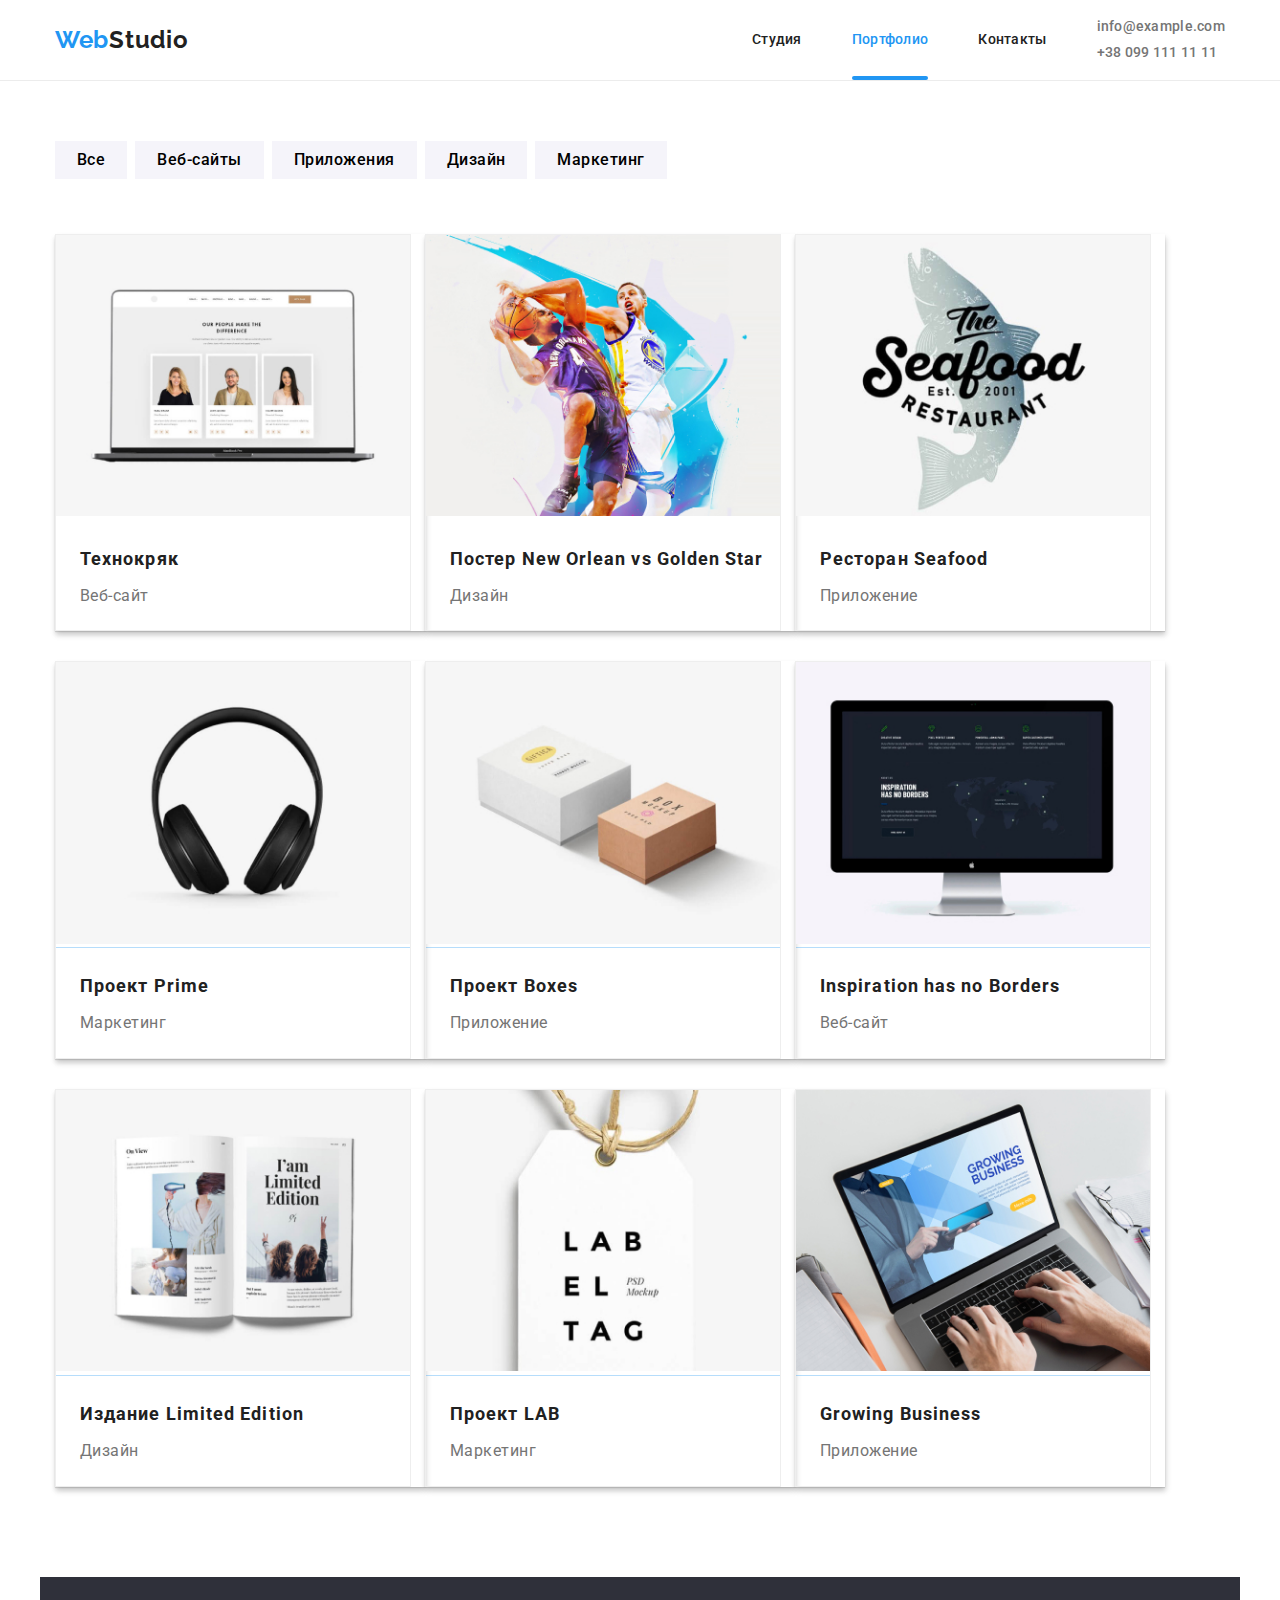
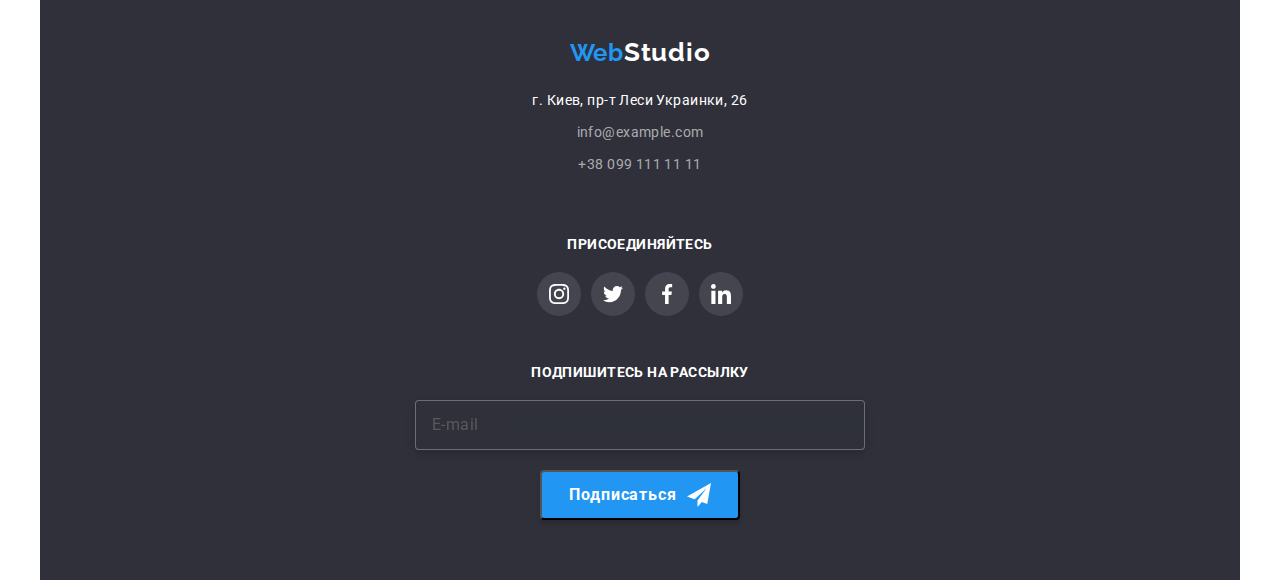
==== commit aaef4c88: "исправил все контейнеры" ====
--- a/portfolio.html
+++ b/portfolio.html
@@ -1,5 +1,5 @@
 <!DOCTYPE html>
-<html lang="en">
+<html>
 <head>
     <meta charset="UTF-8">
     <meta name="viewport" content="width=device-width, initial-scale=1.0">
@@ -7,7 +7,7 @@
     <link rel ="stylesheet" href = "https://cdnjs.cloudflare.com/ajax/libs/modern-normalize/1.0.0/modern-normalize.min.css">
     <link rel="preconnect" href="https://fonts.gstatic.com">
     <link href="https://fonts.googleapis.com/css2?family=Raleway:wght@700&family=Roboto:wght@400;500;700;900&display=swap" rel="stylesheet">
-    <link rel="stylesheet" href="./css/main.css">
+    <link rel="stylesheet" href="./css/main.min.css">
 </head>
 
 <body>
@@ -16,14 +16,14 @@
         <div class="container header">
             <a href="" class="logo-header"><span class="logo-web">Web</span>Studio</a>
 
-            <button class="menu-button is-open" width="40" height="40" aria-expanded="false" data-menu-button>
+            <button class="menu-button" width="40" height="40" data-menu-button>
                 <svg class="header-menu" width="24" height="16" aria-label="Переключатель мобильного меню">
-                    <use class="icon-menu" href="./images/symbol-defs.svg#icon-open-menu"></use>
-                    <use class="icon-cross" href="./images/symbol-defs.svg#icon-close-menu"></use>
+                    <use class="icon-menu" href="./images/icon/symbol-defs.svg#icon-open-menu"></use>
+                    <use class="icon-cross" href="./images/icon/symbol-defs.svg#icon-close-menu"></use>
                 </svg>
             </button>
 
-            <div class="menu-container is-open" id="menu-container" data-menu>
+            <div class="menu-container" id="menu-container" data-menu>
                 <div class="navigation">
                     <ul class="site-nav">
                         <li class="list-element"><a href="./index.html" class="link">Студия</a></li>
@@ -35,12 +35,12 @@
                     <address class="header-address">
                         <a href="mailto:info@example.com" class="contact mail">
                             <svg class="nav-icon" width="16" height="12">
-                                <use href="./images/symbol-defs.svg#icon-mail"></use>
+                                <use href="./images/icon/symbol-defs.svg#icon-mail"></use>
                             </svg>
                             info@example.com</a>
                         <a href="tel:+380991111111" class="contact call">
                             <svg class="nav-icon" width="10" height="16">
-                                <use href="./images/symbol-defs.svg#icon-tel"></use>
+                                <use href="./images/icon/symbol-defs.svg#icon-tel"></use>
                             </svg>
                             +38 099 111 11 11</a>
                     </address>
@@ -61,27 +61,6 @@
                     </ul>
                 </div>
             </div>
-
-            <!-- <nav class="header-nav">
-                <ul class="site-nav">
-                    <li><a href="" class="link current-color">Студия</a></li>
-                    <li><a href="./portfolio.html" class="link">Портфолио</a></li>
-                    <li><a href="" class="link">Контакты</a></li>
-                </ul>
-            </nav>
-
-            <address class="header-address">
-                <a href="mailto:info@example.com" class="contact">
-                    <svg class="nav-icon" width="16" height="12">
-                        <use href="./images/symbol-defs.svg#icon-mail"></use>
-                    </svg>
-                    info@example.com</a>
-                <a href="tel:+380991111111" class="contact">
-                    <svg class="nav-icon" width="10" height="16">
-                        <use href="./images/symbol-defs.svg#icon-tel"></use>
-                    </svg>
-                    +38 099 111 11 11</a>
-            </address> -->
         </div>
     </header>
 
@@ -97,14 +76,25 @@
                     <li class="button-element"><button type="button" class="button">Дизайн</button></li>
                     <li class="button-element"><button type="button" class="button">Маркетинг</button></li>
                 </ul>
-            </div>
-
-            <div class="container">
+
                 <ul class="list projects">
                     <li class="project-element">
                         <a href="#" class="link project">
                             <div class="project-block">
-                                <img src="./images/technocrack.jpg" alt="technocrack" width="450" height="294">
+                                <picture>
+                                    <source srcset="./images/portfolio/technocrack-mobile.jpg 1x, ./images/portfolio/technocrack-mobile2x.jpg 2x" 
+                                            media="(max-width: 767px)"
+                                            width="450">
+                                    <source srcset="./images/portfolio/technocrack-desktop.jpg 1x, ./images/portfolio/technocrack-desktop2x.jpg 2x, ./images/portfolio/technocrack-desktop3x.jpg 3x" 
+                                            media="(min-width: 1200px)"
+                                            width="354">
+                                    <source srcset="./images/portfolio/technocrack-tablet.jpg 1x, ./images/portfolio/technocrack-tablet2x.jpg 2x" 
+                                            media="(min-width: 768px)"
+                                            width="370">
+                                    <img 
+                                        src="./images/portfolio/technocrack-mobile.jpg"
+                                        alt="Технокряк">
+                                </picture>
                                 <p class="project-description">Технокряк это современная площадка распространения коронавируса. Компании используют эту платформу для цифрового шпионажа и атак на защищённые сервера конкурентов.</p>
                             </div>
                             <div class="description-block"> 
@@ -116,7 +106,20 @@
                     <li class="project-element">
                         <a href="#" class="link project">
                             <div class="project-block">
-                                <img src="./images/poster.jpg" alt="poster" width="450" height="294">
+                                <picture>
+                                    <source srcset="./images/portfolio/poster-mobile.jpg 1x, ./images/portfolio/poster-mobile2x.jpg 2x" 
+                                            media="(max-width: 767px)"
+                                            width="450">
+                                    <source srcset="./images/portfolio/poster-desktop.jpg 1x, ./images/portfolio/poster-desktop2x.jpg 2x, ./images/portfolio/poster-desktop3x.jpg 3x" 
+                                            media="(min-width: 1200px)"
+                                            width="354">
+                                    <source srcset="./images/portfolio/poster-tablet.jpg 1x, ./images/portfolio/poster-tablet2x.jpg 2x" 
+                                            media="(min-width: 768px)"
+                                            width="370">
+                                    <img 
+                                        src="./images/portfolio/poster-mobile.jpg"
+                                        alt="Постер">
+                                </picture>
                                 <p class="project-description">Технокряк это современная площадка распространения коронавируса. Компании используют эту платформу для цифрового шпионажа и атак на защищённые сервера конкурентов.</p>
                             </div>
                             <div class="description-block">
@@ -128,7 +131,20 @@
                     <li class="project-element">
                         <a href="#" class="link project">
                             <div class="project-block">
-                                <img src="./images/seafood.jpg" alt="seafood" width="450" height="294">
+                                <picture>
+                                    <source srcset="./images/portfolio/seafood-mobile.jpg 1x, ./images/portfolio/seafood-mobile2x.jpg 2x" 
+                                            media="(max-width: 767px)"
+                                            width="450">
+                                    <source srcset="./images/portfolio/seafood-desktop.jpg 1x, ./images/portfolio/seafood-desktop2x.jpg 2x, ./images/portfolio/seafood-desktop3x.jpg 3x" 
+                                            media="(min-width: 1200px)"
+                                            width="354">
+                                    <source srcset="./images/portfolio/seafood-tablet.jpg 1x, ./images/portfolio/seafood-tablet2x.jpg 2x" 
+                                            media="(min-width: 768px)"
+                                            width="370">
+                                    <img 
+                                        src="./images/portfolio/seafood-mobile.jpg"
+                                        alt="seafood">
+                                </picture>
                                 <p class="project-description">Технокряк это современная площадка распространения коронавируса. Компании используют эту платформу для цифрового шпионажа и атак на защищённые сервера конкурентов.</p>
                             </div>
                             <div class="description-block">
@@ -140,7 +156,20 @@
                     <li class="project-element">
                         <a href="#" class="link project">
                             <div class="project-block">
-                                <img src="./images/headphones.jpg" alt="headphones" width="450" height="294">
+                                <picture>
+                                    <source srcset="./images/portfolio/headphones-mobile.jpg 1x, ./images/portfolio/headphones-mobile2x.jpg 2x" 
+                                            media="(max-width: 767px)"
+                                            width="450">
+                                    <source srcset="./images/portfolio/headphones-desktop.jpg 1x, ./images/portfolio/headphones-desktop2x.jpg 2x, ./images/portfolio/headphones-desktop3x.jpg 3x" 
+                                            media="(min-width: 1200px)"
+                                            width="354">
+                                    <source srcset="./images/portfolio/headphones-tablet.jpg 1x, ./images/portfolio/headphones-tablet2x.jpg 2x" 
+                                            media="(min-width: 768px)"
+                                            width="370">
+                                    <img 
+                                        src="./images/portfolio/headphones-mobile.jpg"
+                                        alt="Проект Prime">
+                                </picture>
                                 <p class="project-description">Технокряк это современная площадка распространения коронавируса. Компании используют эту платформу для цифрового шпионажа и атак на защищённые сервера конкурентов.</p>
                             </div>
                             <div class="description-block">
@@ -152,7 +181,20 @@
                     <li class="project-element">
                         <a href="#" class="link project">
                             <div class="project-block">
-                                <img src="./images/boxes.jpg" alt="boxes" width="450" height="294">
+                                <picture>
+                                    <source srcset="./images/portfolio/boxes-mobile.jpg 1x, ./images/portfolio/boxes-mobile2x.jpg 2x" 
+                                            media="(max-width: 767px)"
+                                            width="450">
+                                    <source srcset="./images/portfolio/boxes-desktop.jpg 1x, ./images/portfolio/boxes-desktop2x.jpg 2x, ./images/portfolio/boxes-desktop3x.jpg 3x" 
+                                            media="(min-width: 1200px)"
+                                            width="354">
+                                    <source srcset="./images/portfolio/boxes-tablet.jpg 1x, ./images/portfolio/boxes-tablet2x.jpg 2x" 
+                                            media="(min-width: 768px)"
+                                            width="370">
+                                    <img 
+                                        src="./images/portfolio/boxes-mobile.jpg"
+                                        alt="Проект Boxes">
+                                </picture>
                                 <p class="project-description">Технокряк это современная площадка распространения коронавируса. Компании используют эту платформу для цифрового шпионажа и атак на защищённые сервера конкурентов.</p>
                             </div>
                             <div class="description-block">
@@ -164,7 +206,20 @@
                     <li class="project-element">
                         <a href="#" class="link project">
                             <div class="project-block">
-                                <img src="./images/inspiration.jpg" alt="inspiration" width="450" height="294">
+                                <picture>
+                                    <source srcset="./images/portfolio/inspiration-mobile.jpg 1x, ./images/portfolio/inspiration-mobile2x.jpg 2x" 
+                                            media="(max-width: 767px)"
+                                            width="450">
+                                    <source srcset="./images/portfolio/inspiration-desktop.jpg 1x, ./images/portfolio/inspiration-desktop2x.jpg 2x, ./images/portfolio/inspiration-desktop3x.jpg 3x" 
+                                            media="(min-width: 1200px)"
+                                            width="354">
+                                    <source srcset="./images/portfolio/inspiration-tablet.jpg 1x, ./images/portfolio/inspiration-tablet2x.jpg 2x" 
+                                            media="(min-width: 768px)"
+                                            width="370">
+                                    <img 
+                                        src="./images/portfolio/inspiration-mobile.jpg"
+                                        alt="Веб-сайт">
+                                </picture>
                                 <p class="project-description">Технокряк это современная площадка распространения коронавируса. Компании используют эту платформу для цифрового шпионажа и атак на защищённые сервера конкурентов.</p>
                             </div>
                             <div class="description-block"> 
@@ -176,7 +231,20 @@
                     <li class="project-element">
                         <a href="#" class="link project">
                             <div class="project-block">
-                                <img src="images/limitededition.jpg" alt="limitededition" width="450" height="294">
+                                <picture>
+                                    <source srcset="./images/portfolio/limitededition-mobile.jpg 1x, ./images/portfolio/limitededition-mobile2x.jpg 2x" 
+                                            media="(max-width: 767px)"
+                                            width="450">
+                                    <source srcset="./images/portfolio/limitededition-desktop.jpg 1x, ./images/portfolio/limitededition-desktop2x.jpg 2x, ./images/portfolio/limitededition-desktop3x.jpg 3x" 
+                                            media="(min-width: 1200px)"
+                                            width="354">
+                                    <source srcset="./images/portfolio/limitededition-tablet.jpg 1x, ./images/portfolio/limitededition-tablet2x.jpg 2x" 
+                                            media="(min-width: 768px)"
+                                            width="370">
+                                    <img 
+                                        src="./images/portfolio/limitededition-mobile.jpg"
+                                        alt="Limited Edition">
+                                </picture>
                                 <p class="project-description">Технокряк это современная площадка распространения коронавируса. Компании используют эту платформу для цифрового шпионажа и атак на защищённые сервера конкурентов.</p>
                             </div>
                             <div class="description-block">
@@ -188,7 +256,20 @@
                     <li class="project-element">
                         <a href="#" class="link project">
                             <div class="project-block">
-                                <img src="images/lab.jpg" alt="lab" width="450" height="294">
+                                <picture>
+                                    <source srcset="./images/portfolio/lab-mobile.jpg 1x, ./images/portfolio/lab-mobile2x.jpg 2x" 
+                                            media="(max-width: 767px)"
+                                            width="450">
+                                    <source srcset="./images/portfolio/lab-desktop.jpg 1x, ./images/portfolio/lab-desktop2x.jpg 2x, ./images/portfolio/lab-desktop3x.jpg 3x" 
+                                            media="(min-width: 1200px)"
+                                            width="354">
+                                    <source srcset="./images/portfolio/lab-tablet.jpg 1x, ./images/portfolio/lab-tablet2x.jpg 2x" 
+                                            media="(min-width: 768px)"
+                                            width="370">
+                                    <img 
+                                        src="./images/portfolio/lab-mobile.jpg"
+                                        alt="Lab">
+                                </picture>
                                 <p class="project-description">Технокряк это современная площадка распространения коронавируса. Компании используют эту платформу для цифрового шпионажа и атак на защищённые сервера конкурентов.</p>
                             </div>
                             <div class="description-block">
@@ -200,7 +281,20 @@
                     <li class="project-element">
                         <a href="#" class="link project"> 
                             <div class="project-block">
-                                <img src="images/growingbusiness.jpg" alt="growingbusiness" width="450" height="294">
+                                <picture>
+                                    <source srcset="./images/portfolio/growingbusiness-mobile.jpg 1x, ./images/portfolio/growingbusiness-mobile2x.jpg 2x" 
+                                            media="(max-width: 767px)"
+                                            width="450">
+                                    <source srcset="./images/portfolio/growingbusiness-desktop.jpg 1x, ./images/portfolio/growingbusiness-desktop2x.jpg 2x, ./images/portfolio/growingbusiness-desktop3x.jpg 3x" 
+                                            media="(min-width: 1200px)"
+                                            width="354">
+                                    <source srcset="./images/portfolio/growingbusiness-tablet.jpg 1x, ./images/portfolio/growingbusiness-tablet2x.jpg 2x" 
+                                            media="(min-width: 768px)"
+                                            width="370">
+                                    <img 
+                                        src="./images/portfolio/growingbusiness-mobile.jpg"
+                                        alt="Growing Business">
+                                </picture>
                                 <p class="project-description">Технокряк это современная площадка распространения коронавируса. Компании используют эту платформу для цифрового шпионажа и атак на защищённые сервера конкурентов.</p>
                             </div>
                             <div class="description-block">    
@@ -234,45 +328,46 @@
                           <li class="social-element">
                               <a href="" class="icon">
                                   <svg class="icon-social" width="44" height="44">
-                                      <use href="./images/symbol-defs.svg#icon-instagram"></use>
+                                      <use href="./images/icon/symbol-defs.svg#icon-instagram"></use>
                                   </svg>
                               </a>
                           </li>
                           <li class="social-element">
                               <a href="" class="icon">
                                   <svg class="icon-social" width="44" height="44">
-                                      <use href="./images/symbol-defs.svg#icon-twitter"></use>
+                                      <use href="./images/icon/symbol-defs.svg#icon-twitter"></use>
                                   </svg>
                               </a>
                           </li>
                           <li class="social-element">
                               <a href="" class="icon">
                                   <svg class="icon-social" width="44" height="44">
-                                      <use href="./images/symbol-defs.svg#icon-facebook"></use>
+                                      <use href="./images/icon/symbol-defs.svg#icon-facebook"></use>
                                   </svg>
                               </a>
                           </li>
                           <li class="social-element">
                               <a href="" class="icon">
                                   <svg class="icon-social" width="44" height="44">
-                                      <use href="./images/symbol-defs.svg#icon-linkedin"></use>
+                                      <use href="./images/icon/symbol-defs.svg#icon-linkedin"></use>
                                   </svg>
                               </a>
                           </li>
                       </ul>
-                  </div>
-                  <div class="container-subscribe">
-                      <p class="text-subscribe">Подпишитесь на рассылку</p>
-                      <input type="email" class="footer-input" name="mail" placeholder="E-mail">
-                      <button class="footer-button">Подписаться
-                          <svg class="icon-send" width="24" height="24">
-                              <use href="./images/symbol-defs.svg#icon-send"></use>
-                          </svg>
-                      </button>
-                  </div>                  
-              </div>
-          </div>
-      </section>
-  </footer>
+                     </div>
+                    <div class="container-subscribe">
+                        <p class="text-subscribe">Подпишитесь на рассылку</p>
+                        <input type="email" class="footer-input" name="mail" placeholder="E-mail">
+                        <button class="footer-button">Подписаться
+                            <svg class="icon-send" width="24" height="24">
+                                <use href="./images/icon/symbol-defs.svg#icon-send"></use>
+                            </svg>
+                        </button>
+                    </div>                  
+                </div>
+            </div>
+        </section>
+    </footer>
+    <script src="./js/menu.js"></script>
 </body>
 </html>--- a/css/main.min.css
+++ b/css/main.min.css
@@ -0,0 +1 @@
+body{background-color:#fff;color:#212121;font-family:Roboto,sans-serif}body.modal-open{overflow:hidden}.container{padding-top:60px;padding-bottom:60px;padding-right:15px;padding-left:15px;margin:0 auto;width:480px}@media screen and (min-width: 768px){.container{width:768px}}@media screen and (min-width: 1200px){.container{width:1200px}}h1,h2,h3,li,a,ul,p{margin-top:0;margin-bottom:0;padding:0}li{list-style:none}a{text-decoration:none}.visually-hiden{position:absolute;clip:rect(0 0 0 0);width:1px;height:1px;margin:-1px}.section-title{margin-bottom:50px;font-weight:bold;font-size:36px;line-height:1.6;text-align:center;letter-spacing:.03em}.container-title{text-align:center;font-size:28px;line-height:33px;margin-bottom:30px}header{border-bottom:1px solid #ececec;position:relative}.container.header{padding-top:0;padding-bottom:0;display:-webkit-box;display:-ms-flexbox;display:flex;-webkit-box-align:center;-ms-flex-align:center;align-items:center;-webkit-box-pack:justify;-ms-flex-pack:justify;justify-content:space-between;width:480px;height:60px}@media screen and (min-width: 480px){.container.header{width:480px}}@media screen and (min-width: 768px){.container.header{width:768px;height:80px}}@media screen and (min-width: 1200px){.container.header{width:1200px;height:80px}}.logo-header{color:#212121;font-family:Raleway;font-style:normal;font-weight:bold;font-size:24px;line-height:28px;letter-spacing:.03em;text-decoration:none}@media screen and (min-width: 768px){.logo-header{margin-right:88px}}.logo-web{color:#2196f3;font-family:Raleway;font-style:normal;font-weight:bold;font-size:24px;line-height:28px;letter-spacing:.03em;text-decoration:none}.menu-button{display:-webkit-inline-box;display:-ms-inline-flexbox;display:inline-flex;margin-top:10px;margin-bottom:10px;border:none;background-color:transparent;cursor:pointer;z-index:2}@media screen and (min-width: 768px){.menu-button{display:none}}.menu-button .icon-cross{display:none}.menu-button.is-open .icon-cross{display:block}.menu-button.is-open .icon-menu{display:none}.menu-container{display:-webkit-box;display:-ms-flexbox;display:flex;-webkit-box-pack:justify;-ms-flex-pack:justify;justify-content:space-between;position:relative;height:80px}@media screen and (max-width: 767px){.menu-container{display:none;position:absolute;top:0;left:0;width:480px;height:796px;background-color:#fff;z-index:1}.menu-container.is-open{display:-webkit-box;display:-ms-flexbox;display:flex;-webkit-box-orient:vertical;-webkit-box-direction:normal;-ms-flex-direction:column;flex-direction:column;-webkit-box-pack:justify;-ms-flex-pack:justify;justify-content:space-between}}@media screen and (max-width: 767px){.navigation,.header-address,.list.social-networks{padding:40px 48px 40px 48px}}.site-nav{display:-webkit-box;display:-ms-flexbox;display:flex;-webkit-box-orient:vertical;-webkit-box-direction:normal;-ms-flex-direction:column;flex-direction:column;-webkit-box-pack:start;-ms-flex-pack:start;justify-content:start}@media screen and (min-width: 768px){.site-nav{-webkit-box-orient:horizontal;-webkit-box-direction:normal;-ms-flex-direction:row;flex-direction:row}}.site-nav .list-element{margin-bottom:32px}@media screen and (min-width: 768px){.site-nav .list-element{margin-bottom:0}}.site-nav .link{position:relative;color:#212121;font-weight:500;font-size:40px;line-height:47px;letter-spacing:.02em;height:80px;-webkit-transition:color 250ms cubic-bezier(0.4, 0, 0.2, 1);transition:color 250ms cubic-bezier(0.4, 0, 0.2, 1)}@media screen and (min-width: 768px){.site-nav .link{display:-webkit-box;display:-ms-flexbox;display:flex;-webkit-box-align:center;-ms-flex-align:center;align-items:center;font-weight:500;font-size:14px;line-height:1.14;letter-spacing:.02em;margin-right:50px}}.site-nav .link:hover,.site-nav .link:focus{color:#2196f3}.site-nav .link::after{position:absolute;content:"";display:none;left:0;bottom:0;width:100%;height:4px;background-color:#2196f3;border-radius:2px;-webkit-transform:scaleX(0);transform:scaleX(0);-webkit-transition:-webkit-transform 250ms cubic-bezier(0.4, 0, 0.2, 1);transition:-webkit-transform 250ms cubic-bezier(0.4, 0, 0.2, 1);transition:transform 250ms cubic-bezier(0.4, 0, 0.2, 1);transition:transform 250ms cubic-bezier(0.4, 0, 0.2, 1), -webkit-transform 250ms cubic-bezier(0.4, 0, 0.2, 1)}@media screen and (min-width: 768px){.site-nav .link::after{display:-webkit-box;display:-ms-flexbox;display:flex}}.site-nav .link:hover::after{-webkit-transform:scaleX(1);transform:scaleX(1)}.site-nav .link:focus::after{-webkit-transform:scaleX(1);transform:scaleX(1);background-color:#2196f3}.list-element .current-color{color:#2196f3}.list-element .current-color::after{-webkit-transform:scaleX(1);transform:scaleX(1)}.header .contacts{display:-webkit-box;display:-ms-flexbox;display:flex;-webkit-box-align:center;-ms-flex-align:center;align-items:center}.header-address{display:-webkit-box;display:-ms-flexbox;display:flex;-webkit-box-orient:vertical;-webkit-box-direction:reverse;-ms-flex-direction:column-reverse;flex-direction:column-reverse;font-style:normal;font-weight:500;font-size:14px;line-height:1.14;letter-spacing:.02em}@media screen and (min-width: 768px){.header-address{-webkit-box-orient:vertical;-webkit-box-direction:normal;-ms-flex-direction:column;flex-direction:column}}.header-address .nav-icon{display:none}.header-address .call{font-family:Roboto;font-style:normal;font-weight:500;font-size:34px;line-height:40px;color:#2196f3;margin-bottom:32px}@media screen and (min-width: 768px){.header-address .call{font-size:14px;line-height:1.14;letter-spacing:.02em;color:#757575;margin-bottom:0;margin-top:10px}}.header-address .mail{font-family:Roboto;font-style:normal;font-weight:500;font-size:24px;line-height:28px;letter-spacing:.02em;color:#757575}@media screen and (min-width: 768px){.header-address .mail{font-size:14px;line-height:1.14;letter-spacing:.02em}}.list.social-networks{display:-webkit-box;display:-ms-flexbox;display:flex;-webkit-box-pack:start;-ms-flex-pack:start;justify-content:flex-start}@media screen and (min-width: 768px){.list.social-networks{display:none}}.list-element .link-social{font-family:Roboto;font-style:normal;font-weight:500;font-size:18px;line-height:22px;letter-spacing:.02em;color:#2196f3}.social-networks .list-element:not(:last-child){padding-right:10px;border-right:1px solid rgba(33,33,33,.2)}.social-networks .list-element:not(:first-child){padding-left:10px}.hero{position:relative;background-size:cover;background-position:50% 50%;background-repeat:no-repeat;max-width:480px;text-align:center;margin:0 auto}@media screen and (min-width: 768px){.hero{max-width:768px}}@media screen and (min-width: 1200px){.hero{max-width:1600px}}.container.hero{position:absolute;top:0;margin-top:118px}@media screen and (min-width: 1200px){.container.hero{margin-top:200px}}.hero-title{color:#fff;font-weight:900;font-size:26px;line-height:42px;text-align:center;letter-spacing:.06em;text-transform:uppercase}.hero-button{color:#fff;background-color:#2196f3;font-weight:bold;font-size:16px;line-height:30px;display:-webkit-box;display:-ms-flexbox;display:flex;-webkit-box-align:center;-ms-flex-align:center;align-items:center;text-align:center;letter-spacing:.06em;text-decoration:none;display:inline-block;margin-top:30px;text-align:center;border-radius:4px;padding:10px 32px;cursor:pointer}.hero .container{padding-bottom:0;padding-top:0}.button{background-color:#f5f4fa;font-family:Roboto;font-weight:500;font-size:16px;line-height:1.62;letter-spacing:.03em;display:inline-block;text-align:center;border:none;padding:6px 22px;cursor:pointer;-webkit-transition:250ms cubic-bezier(0.4, 0, 0.2, 1);transition:250ms cubic-bezier(0.4, 0, 0.2, 1)}.button:hover,.button:focus{color:#fff;background-color:#2196f3;-webkit-box-shadow:0px 3px 1px rgba(0,0,0,.1),0px 1px 2px rgba(0,0,0,.08),0px 2px 2px rgba(0,0,0,.12);box-shadow:0px 3px 1px rgba(0,0,0,.1),0px 1px 2px rgba(0,0,0,.08),0px 2px 2px rgba(0,0,0,.12);border-radius:4px}.backdrop{position:fixed;top:0;left:0;width:100%;height:100%;background-color:rgba(0,0,0,.2);opacity:1;-webkit-transition:opacity 250ms cubic-bezier(0.4, 0, 0.2, 1);transition:opacity 250ms cubic-bezier(0.4, 0, 0.2, 1)}.backdrop.is-hidden{opacity:0;pointer-events:none}.backdrop.is-hidden .modal{-webkit-transform:translate(-50%, -50%) scale(1.1);transform:translate(-50%, -50%) scale(1.1)}.modal{position:relative;top:50%;left:50%;width:528px;height:581px;-webkit-box-shadow:0px 1px 3px rgba(0,0,0,.12),0px 1px 1px rgba(0,0,0,.14),0px 2px 1px rgba(0,0,0,.2);box-shadow:0px 1px 3px rgba(0,0,0,.12),0px 1px 1px rgba(0,0,0,.14),0px 2px 1px rgba(0,0,0,.2);border-radius:4px;background-color:#fff;-webkit-transform:translate(-50%, -50%) scale(1);transform:translate(-50%, -50%) scale(1);-webkit-transition:-webkit-transform 250ms cubic-bezier(0.4, 0, 0.2, 1);transition:-webkit-transform 250ms cubic-bezier(0.4, 0, 0.2, 1);transition:transform 250ms cubic-bezier(0.4, 0, 0.2, 1);transition:transform 250ms cubic-bezier(0.4, 0, 0.2, 1), -webkit-transform 250ms cubic-bezier(0.4, 0, 0.2, 1)}.button-closer{position:absolute;display:inline-block;top:0;right:0;margin-right:8px;margin-top:8px;width:30px;height:30px;border-radius:50%;border:1px solid rgba(0,0,0,.1);background-color:#fff;cursor:pointer;z-index:1}.button-closer:focus-within .closer-icon,.button-closer:hover .closer-icon{color:#2196f3}.closer-icon{fill:currentColor;color:#212121;-webkit-transition:color 250ms cubic-bezier(0.4, 0, 0.2, 1);transition:color 250ms cubic-bezier(0.4, 0, 0.2, 1)}.form{position:absolute;top:0;left:0;width:100%;height:100%;margin-left:auto;margin-right:auto;padding:40px}.form-heading{font-family:Roboto;font-style:normal;font-weight:bold;text-align:center;font-size:20px;line-height:23px;letter-spacing:.03em;margin-bottom:12px;color:#212121}.form-field{position:relative;display:-webkit-box;display:-ms-flexbox;display:flex;-webkit-box-orient:vertical;-webkit-box-direction:normal;-ms-flex-direction:column;flex-direction:column;-webkit-box-pack:start;-ms-flex-pack:start;justify-content:start;width:100%;margin-bottom:28px}.form-field button{font-family:#212121;font-style:normal;font-weight:bold;font-size:16px;line-height:30px;letter-spacing:.06em;color:#fff;width:200px;height:50px;margin-top:30px;margin-left:auto;margin-right:auto;background:#2196f3;-webkit-box-shadow:0px 4px 4px rgba(0,0,0,.15);box-shadow:0px 4px 4px rgba(0,0,0,.15);border-radius:4px;cursor:pointer}.form-label{position:relative;display:-webkit-box;display:-ms-flexbox;display:flex;-webkit-box-orient:vertical;-webkit-box-direction:normal;-ms-flex-direction:column;flex-direction:column;width:100%;-webkit-transition:250ms cubic-bezier(0.4, 0, 0.2, 1);transition:250ms cubic-bezier(0.4, 0, 0.2, 1)}.form-label:not(:first-child){margin-top:10px}.form-label:hover .icon-modal,.form-label:focus-within .icon-modal{color:#2196f3}.form-label:hover .form-input,.form-label:focus .form-input{border:1px solid #2196f3}.form-label textarea{font-family:Roboto;font-style:normal;font-weight:normal;line-height:14px;font-size:12px;letter-spacing:.01em;height:120px;resize:none;border:1px solid rgba(33,33,33,.2);-webkit-box-sizing:border-box;box-sizing:border-box;border-radius:4px;padding:12px 14px 12px 14px;outline:none;cursor:pointer;-webkit-transition:250ms cubic-bezier(0.4, 0, 0.2, 1);transition:250ms cubic-bezier(0.4, 0, 0.2, 1)}.form-label textarea::-webkit-input-placeholder{opacity:.5;color:#757575}.form-label textarea::-moz-placeholder{opacity:.5;color:#757575}.form-label textarea:-ms-input-placeholder{opacity:.5;color:#757575}.form-label textarea::-ms-input-placeholder{opacity:.5;color:#757575}.form-label textarea::placeholder{opacity:.5;color:#757575}.form-label:hover textarea,.form-label textarea:focus{border:1px solid #2196f3}.form-name{display:-webkit-box;display:-ms-flexbox;display:flex;font-family:Roboto;font-style:normal;line-height:14px;font-size:12px;-webkit-box-pack:start;-ms-flex-pack:start;justify-content:start;margin-bottom:4px;color:#757575}.icon-modal{position:absolute;bottom:0;left:0;margin-left:15px;margin-top:14px;margin-bottom:14px;cursor:pointer;fill:currentColor;color:#212121;-webkit-transition:color 250ms cubic-bezier(0.4, 0, 0.2, 1);transition:color 250ms cubic-bezier(0.4, 0, 0.2, 1)}.form-input{height:40px;border:1px solid rgba(33,33,33,.2);-webkit-box-sizing:border-box;box-sizing:border-box;border-radius:4px;padding-left:42px;outline:none;cursor:pointer;-webkit-transition:250ms cubic-bezier(0.4, 0, 0.2, 1);transition:250ms cubic-bezier(0.4, 0, 0.2, 1)}.form-input:hover,.form-input:focus{border:1px solid #2196f3}.form-input:hover .icon-modal,.form-input:focus-within .icon-modal{color:#2196f3}.checkbox{position:absolute;width:1px;height:1px;margin:-1px;border:0;padding:0;clip:rect(0 0 0 0);overflow:hidden}.checkbox:checked+.agreement-icon{border-color:#2196f3;background-color:#2196f3;background-size:contain;background-origin:border-box}.agreement{display:-webkit-box;display:-ms-flexbox;display:flex;-webkit-box-pack:center;-ms-flex-pack:center;justify-content:center;-webkit-box-align:center;-ms-flex-align:center;align-items:center;margin-top:25px;cursor:pointer}.agreement-icon{display:inline-block;width:16px;height:15px;margin-right:9px;border:2px solid #212121;background-color:#fff;border-radius:2px;-webkit-transition:250ms cubic-bezier(0.4, 0, 0.2, 1);transition:250ms cubic-bezier(0.4, 0, 0.2, 1)}.checkbox-text{font-family:Roboto;font-style:normal;font-weight:normal;font-size:14px;line-height:24px;letter-spacing:.03em;color:#757575}.checkbox-text .conditions{font-family:Roboto;font-style:normal;font-weight:normal;font-size:14px;line-height:24px;letter-spacing:.03em;color:#2196f3}.list.qualities{display:block}@media screen and (min-width: 768px){.list.qualities{display:-webkit-box;display:-ms-flexbox;display:flex;-ms-flex-wrap:wrap;flex-wrap:wrap;-ms-flex-preferred-size:calc((100% - 4 * 15px) / 2);flex-basis:calc((100% - 4 * 15px) / 2);margin:-15px}}.qualities .list-element:not(:last-child){padding-bottom:30px}.qualities-icon{display:-webkit-box;display:-ms-flexbox;display:flex;-webkit-box-pack:center;-ms-flex-pack:center;justify-content:center;padding-top:25px;padding-bottom:25px;width:450px;height:120px;margin-bottom:30px;background-color:#f5f4fa}@media screen and (min-width: 768px){.qualities-icon{width:354px}}@media screen and (min-width: 1200px){.qualities-icon{width:270px}}.qualities-text{width:450px}@media screen and (min-width: 768px){.qualities-text{width:354px}}@media screen and (min-width: 1200px){.qualities-text{width:270px}}.qualities-title{font-weight:bold;font-size:14px;line-height:16px;letter-spacing:.03em;text-transform:uppercase;text-align:center;margin-bottom:10px}.qualities-paragraph{color:#757575;font-size:14px;line-height:24px;letter-spacing:.03em}.section.direction{display:none}@media screen and (min-width: 1200px){.section.direction{display:block}}.list.direction{display:-webkit-box;display:-ms-flexbox;display:flex}.direction-block{display:-webkit-box;display:-ms-flexbox;display:flex;position:relative;width:370px;height:294px;overflow:hidden;cursor:pointer}.direction-block::before{position:absolute;content:"";width:100%;height:70px;bottom:0;left:0;background-color:rgba(47,48,58,.8);-webkit-transform:translateY(100%);transform:translateY(100%);-webkit-transition:-webkit-transform 250ms cubic-bezier(0.4, 0, 0.2, 1);transition:-webkit-transform 250ms cubic-bezier(0.4, 0, 0.2, 1);transition:transform 250ms cubic-bezier(0.4, 0, 0.2, 1);transition:transform 250ms cubic-bezier(0.4, 0, 0.2, 1), -webkit-transform 250ms cubic-bezier(0.4, 0, 0.2, 1)}.direction-block:hover::before,.direction-block:focus::before{-webkit-transform:translateY(0%);transform:translateY(0%)}.direction-block:hover .direction-text,.direction-block:hover .direction-text{-webkit-transform:translateY(0%);transform:translateY(0%)}.direction-text{position:absolute;display:-webkit-box;display:-ms-flexbox;display:flex;font-size:14px;line-height:16px;text-align:center;-webkit-box-pack:center;-ms-flex-pack:center;justify-content:center;-webkit-box-align:center;-ms-flex-align:center;align-items:center;bottom:0;left:0;width:100%;height:70px;text-transform:uppercase;color:#fff;-webkit-transform:translateY(100%);transform:translateY(100%);-webkit-transition:-webkit-transform 250ms cubic-bezier(0.4, 0, 0.2, 1);transition:-webkit-transform 250ms cubic-bezier(0.4, 0, 0.2, 1);transition:transform 250ms cubic-bezier(0.4, 0, 0.2, 1);transition:transform 250ms cubic-bezier(0.4, 0, 0.2, 1), -webkit-transform 250ms cubic-bezier(0.4, 0, 0.2, 1)}.direction-block:hover .direction-text,.direction-block:hover .direction-text{-webkit-transform:translateY(0%);transform:translateY(0%)}.container.team{background-color:#f5f4fa}.list.team{display:-webkit-box;display:-ms-flexbox;display:flex;-ms-flex-wrap:wrap;flex-wrap:wrap}.team .list-element{background-color:#fff;-webkit-box-shadow:0px 1px 3px rgba(0,0,0,.12),0px 1px 1px rgba(0,0,0,.14),0px 2px 1px rgba(0,0,0,.2);box-shadow:0px 1px 3px rgba(0,0,0,.12),0px 1px 1px rgba(0,0,0,.14),0px 2px 1px rgba(0,0,0,.2);border-radius:0px 0px 4px 4px;width:450px;height:622px}.team .list-element:not(:last-child){margin-bottom:30px}@media screen and (min-width: 768px){.team .list-element{height:536px;width:354px}}@media screen and (min-width: 1200px){.team .list-element{width:270px;height:428px}}.specialist{font-weight:500;font-size:16px;line-height:1.2;text-align:center;letter-spacing:.03em;margin-top:30px}.position{color:#757575;font-size:16px;line-height:1.2;text-align:center;letter-spacing:.03em;margin-top:10px}.social-networks{display:-webkit-box;display:-ms-flexbox;display:flex;-webkit-box-pack:center;-ms-flex-pack:center;justify-content:center;margin-top:16px;margin-bottom:24px}.social-element{height:44px;width:44px;border-radius:50%;margin-bottom:24px;cursor:pointer;background-color:#fff;-webkit-transition:background-color 250ms cubic-bezier(0.4, 0, 0.2, 1);transition:background-color 250ms cubic-bezier(0.4, 0, 0.2, 1)}.social-element a{width:44px;height:44px;border-radius:50%;display:-webkit-box;display:-ms-flexbox;display:flex;-webkit-box-pack:center;-ms-flex-pack:center;justify-content:center;-webkit-box-align:center;-ms-flex-align:center;align-items:center}.social-element:not(:last-child){margin-right:10px}.social-element:hover,.social-element:focus{background-color:#2196f3}.social-element:hover .icon-social,.social-element:focus .icon-social{color:#fff}.icon-social{width:20px;height:20px;fill:currentColor;color:#afb1b8;-webkit-transition:color 250ms cubic-bezier(0.4, 0, 0.2, 1);transition:color 250ms cubic-bezier(0.4, 0, 0.2, 1)}.list-clients{display:-webkit-box;display:-ms-flexbox;display:flex;-ms-flex-wrap:wrap;flex-wrap:wrap}.clients .container-title{margin-bottom:30px}.clients .list-element{display:-webkit-box;display:-ms-flexbox;display:flex;-webkit-box-pack:center;-ms-flex-pack:center;justify-content:center;-webkit-box-align:center;-ms-flex-align:center;align-items:center;width:210px;height:90px;border:1px solid #afb1b8;border-radius:4px;margin:-15px;background-color:#fff;cursor:pointer;-webkit-transition:border 250ms cubic-bezier(0.4, 0, 0.2, 1);transition:border 250ms cubic-bezier(0.4, 0, 0.2, 1)}.clients .list-element:hover,.clients .list-element:focus{border:1px solid #2196f3}.clients .list-element:hover .icon-client,.clients .list-element:focus .icon-client{color:#2196f3}@media screen and (max-width: 767px){.clients .list-element{width:calc((100% - 4 * 15px) / 2);margin:15px}}@media screen and (min-width: 768px){.clients .list-element{width:calc((100% - 6 * 15px) / 3);margin:15px}}@media screen and (min-width: 1200px){.clients .list-element{width:calc((100% - 12 * 15px) / 6);margin:15px}}.icon-client{fill:currentColor;color:#afb1b8;-webkit-transition:color 250ms cubic-bezier(0.4, 0, 0.2, 1);transition:color 250ms cubic-bezier(0.4, 0, 0.2, 1)}.container.footer{text-align:center;background-color:#2f303a}.logo-footer{color:#fff;font-family:Raleway;font-style:normal;font-weight:bold;font-size:26px;line-height:1.2;letter-spacing:.03em;text-decoration:none}.footer-address p{font-family:Roboto;color:#fff;font-style:normal;font-weight:normal;font-size:14px;line-height:24px;letter-spacing:.03em;margin-top:20px}.contact{display:block;font-family:Roboto;font-style:normal;font-weight:normal;font-size:14px;line-height:24px;letter-spacing:.03em;color:rgba(255,255,255,.6)}.footer-address .contact{padding-top:8px}.footer-nav{margin-bottom:60px}.footer-text{font-weight:bold;font-size:14px;line-height:16px;letter-spacing:.03em;text-transform:uppercase;color:#fff;margin-bottom:20px}.container-subscribe{display:-webkit-box;display:-ms-flexbox;display:flex;-webkit-box-orient:vertical;-webkit-box-direction:normal;-ms-flex-direction:column;flex-direction:column;-webkit-box-align:center;-ms-flex-align:center;align-items:center}.text-subscribe{font-family:Roboto;font-style:normal;font-weight:bold;font-size:14px;line-height:16px;letter-spacing:.03em;text-transform:uppercase;color:#fff}.container-beactive .social-element{background-color:rgba(255,255,255,.1)}.container-beactive .social-element:hover,.container-beactive .social-element:focus{background-color:#2196f3}.container-beactive .icon-social{color:#fff;-webkit-transition:color 250ms cubic-bezier(0.4, 0, 0.2, 1);transition:color 250ms cubic-bezier(0.4, 0, 0.2, 1)}.container-beactive .icon-social:hover,.container-beactive .icon-social:focus{color:#fff}.footer-input::-webkit-input-placeholder{display:-webkit-box;display:flex;-webkit-box-align:center;align-items:center;font-family:Roboto;font-style:normal;font-weight:normal;font-size:16px;line-height:20px;letter-spacing:.03em;background-color:#2f303a;opacity:.6}.footer-input::-moz-placeholder{display:flex;align-items:center;font-family:Roboto;font-style:normal;font-weight:normal;font-size:16px;line-height:20px;letter-spacing:.03em;background-color:#2f303a;opacity:.6}.footer-input:-ms-input-placeholder{display:-ms-flexbox;display:flex;-ms-flex-align:center;align-items:center;font-family:Roboto;font-style:normal;font-weight:normal;font-size:16px;line-height:20px;letter-spacing:.03em;background-color:#2f303a;opacity:.6}.footer-input::-ms-input-placeholder{display:-ms-flexbox;display:flex;-ms-flex-align:center;align-items:center;font-family:Roboto;font-style:normal;font-weight:normal;font-size:16px;line-height:20px;letter-spacing:.03em;background-color:#2f303a;opacity:.6}.footer-input::placeholder{display:-webkit-box;display:-ms-flexbox;display:flex;-webkit-box-align:center;-ms-flex-align:center;align-items:center;font-family:Roboto;font-style:normal;font-weight:normal;font-size:16px;line-height:20px;letter-spacing:.03em;background-color:#2f303a;opacity:.6}.footer-input{height:50px;width:450px;margin-top:20px;padding-left:16px;color:#fff;background-color:#2f303a;outline:none;border:1px solid rgba(255,255,255,.3);-webkit-box-sizing:border-box;box-sizing:border-box;-webkit-filter:drop-shadow(0px 4px 4px rgba(0, 0, 0, 0.15));filter:drop-shadow(0px 4px 4px rgba(0, 0, 0, 0.15));border-radius:4px;-webkit-transition:250ms cubic-bezier(0.4, 0, 0.2, 1);transition:250ms cubic-bezier(0.4, 0, 0.2, 1)}.footer-input:hover,.footer-input:focus{border:1px solid #2196f3}.footer-button{display:-webkit-box;display:-ms-flexbox;display:flex;-webkit-box-align:center;-ms-flex-align:center;align-items:center;-webkit-box-pack:center;-ms-flex-pack:center;justify-content:center;height:50px;width:200px;margin-top:20px;background-color:#2196f3;-webkit-box-shadow:0px 4px 4px rgba(0,0,0,.15);box-shadow:0px 4px 4px rgba(0,0,0,.15);border-radius:4px;cursor:pointer;font-family:Roboto;font-style:normal;font-weight:bold;font-size:16px;line-height:30px;letter-spacing:.06em;color:#fff}.footer-button .icon-send{margin-left:10px}.footer-links{display:block}@media screen and (min-width: 768px){.footer-links{display:-webkit-box;display:-ms-flexbox;display:flex;-ms-flex-wrap:wrap;flex-wrap:wrap;-ms-flex-pack:distribute;justify-content:space-around}}.list.buttons{display:-webkit-box;display:-ms-flexbox;display:flex;-ms-flex-wrap:wrap;flex-wrap:wrap}.project-element{display:-webkit-box;display:-ms-flexbox;display:flex;-ms-flex-wrap:wrap;flex-wrap:wrap;width:450px;-webkit-box-shadow:0px 1px 1px rgba(0,0,0,.12),0px 4px 4px rgba(0,0,0,.06),1px 4px 6px rgba(0,0,0,.16);box-shadow:0px 1px 1px rgba(0,0,0,.12),0px 4px 4px rgba(0,0,0,.06),1px 4px 6px rgba(0,0,0,.16);margin-bottom:30px}@media screen and (min-width: 768px){.project-element{width:354px}}@media screen and (min-width: 1200px){.project-element{width:370px}}.button-element{padding-right:8px;padding-bottom:15px}.list.projects{display:-webkit-box;display:-ms-flexbox;display:flex;-ms-flex-wrap:wrap;flex-wrap:wrap;margin-top:40px}.description-block{margin-top:20px;margin-bottom:20px;margin-left:24px}.project{position:relative;border:1px solid #eee;text-decoration:none}.project:hover,.project:focus{-webkit-box-shadow:0px 1px 1px rgba(0,0,0,.12),0px 4px 4px rgba(0,0,0,.06),1px 4px 6px rgba(0,0,0,.16);box-shadow:0px 1px 1px rgba(0,0,0,.12),0px 4px 4px rgba(0,0,0,.06),1px 4px 6px rgba(0,0,0,.16)}.project:hover .project-block::before,.project:focus .project-block::before,.project:hover .project-description,.project:focus .project-description{-webkit-transform:translateY(0%);transform:translateY(0%)}.project-text{color:#757575;font-size:16px;line-height:1.87;letter-spacing:.03em;margin-top:4px}.project-block{position:relative;overflow:hidden}.project-block::before{position:absolute;content:"";width:100%;height:100%;background-color:#2196f3;bottom:0;left:0;-webkit-transform:translateY(100%);transform:translateY(100%);-webkit-transition:250ms cubic-bezier(0.4, 0, 0.2, 1);transition:250ms cubic-bezier(0.4, 0, 0.2, 1)}.project-description{position:absolute;font-size:18px;line-height:28px;letter-spacing:1,5;color:#fff;top:0;left:0;width:100%;height:100%;padding:77px 24px 77px 24px;-webkit-transform:translateY(100%);transform:translateY(100%);-webkit-transition:250ms cubic-bezier(0.4, 0, 0.2, 1);transition:250ms cubic-bezier(0.4, 0, 0.2, 1)}.project-title{color:#212121;font-size:18px;line-height:2;letter-spacing:.06em}/*# sourceMappingURL=main.min.css.map */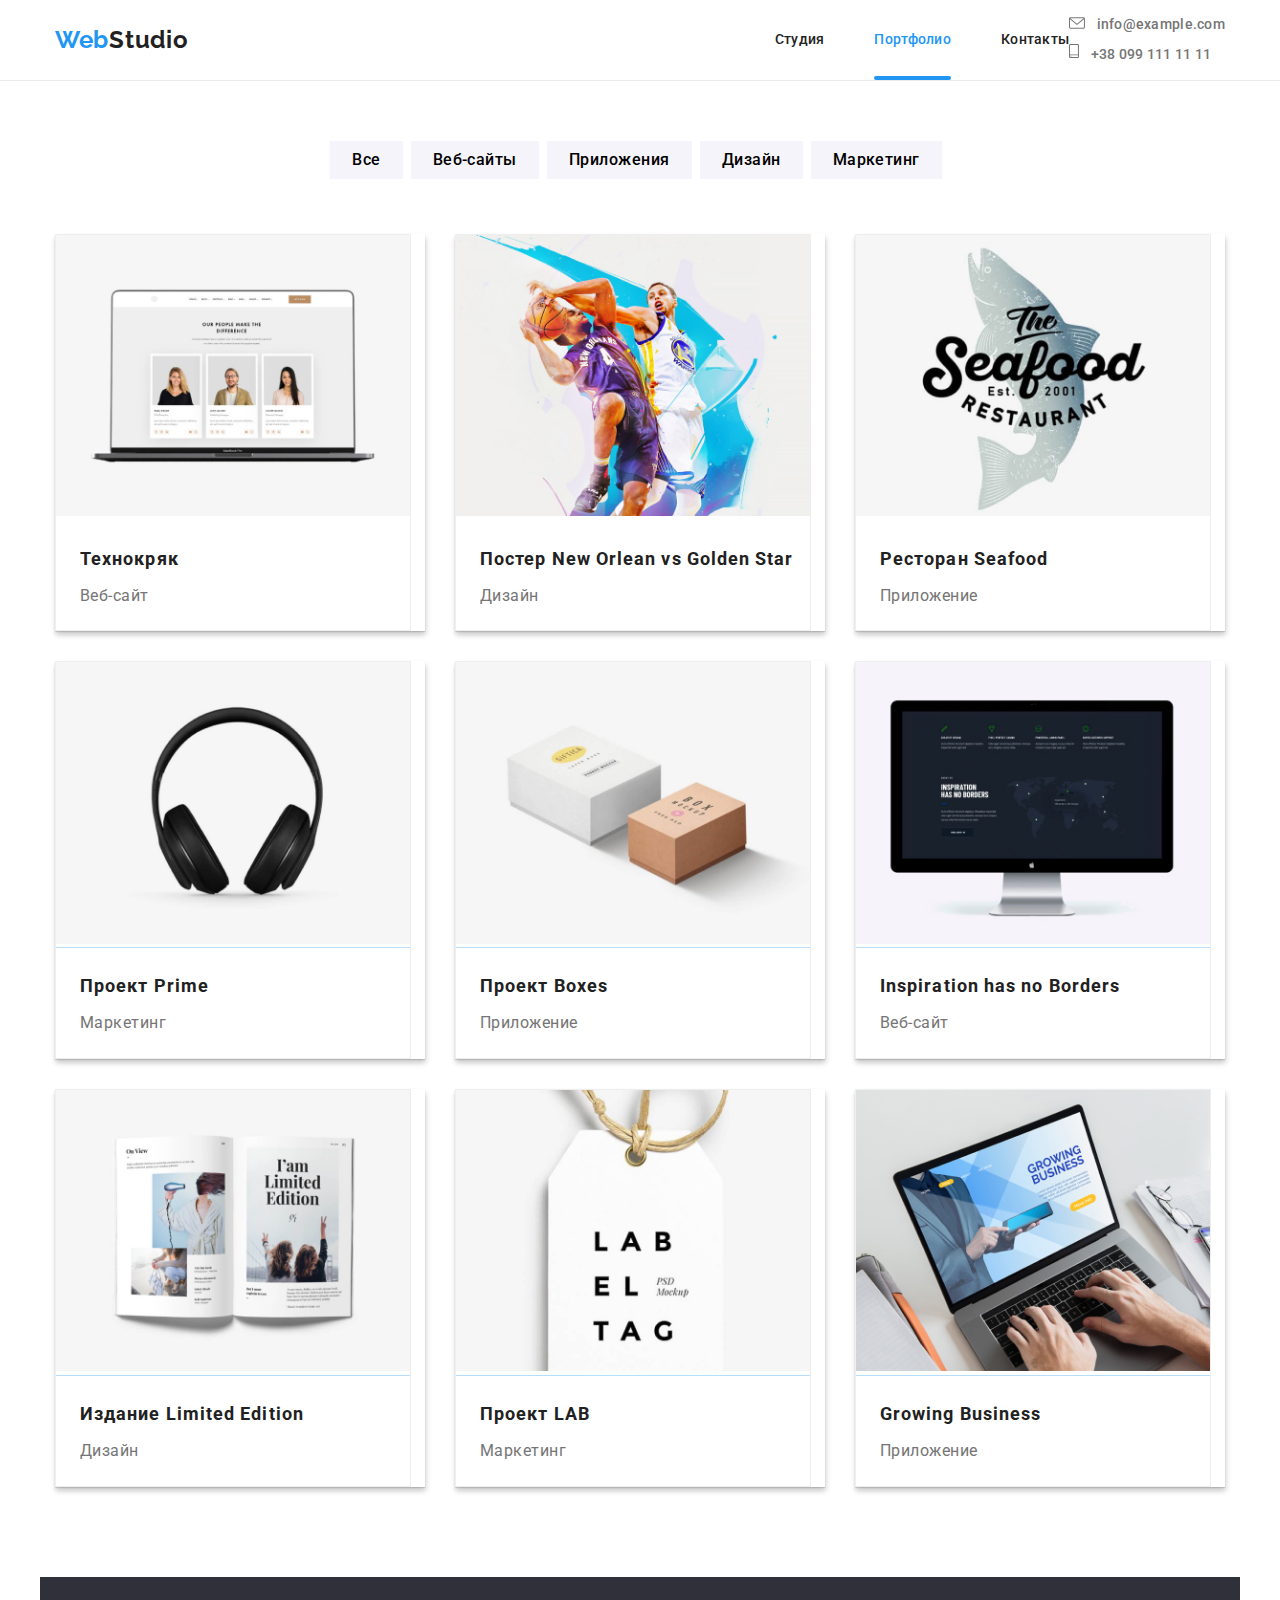
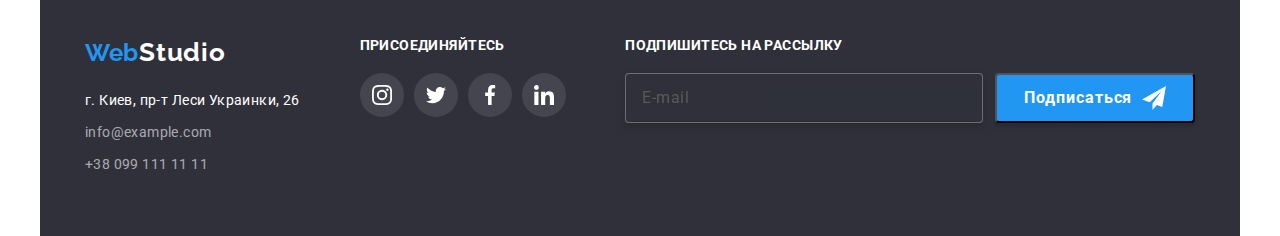
==== commit 6c3611d4: "Не работает флекс на хедере" ====
--- a/portfolio.html
+++ b/portfolio.html
@@ -35,12 +35,12 @@
                     <address class="header-address">
                         <a href="mailto:info@example.com" class="contact mail">
                             <svg class="nav-icon" width="16" height="12">
-                                <use href="./images/icon/symbol-defs.svg#icon-mail"></use>
+                                <use href="./images/icon/symbol-defs.svg#icon-envelope"></use>
                             </svg>
                             info@example.com</a>
                         <a href="tel:+380991111111" class="contact call">
                             <svg class="nav-icon" width="10" height="16">
-                                <use href="./images/icon/symbol-defs.svg#icon-tel"></use>
+                                <use href="./images/icon/symbol-defs.svg#icon-smartphone"></use>
                             </svg>
                             +38 099 111 11 11</a>
                     </address>
@@ -67,7 +67,7 @@
     <!-- Портфолио -->
     <h1 class="visually-hiden">Портфолио</h1>
     <main>
-        <section class="section sort-buttons">
+        <section class="section">
             <div class="container">
                 <ul class="list buttons">
                     <li class="button-element"><button type="button" class="button">Все</button></li>
@@ -313,61 +313,65 @@
         <section class="section footer">
           <div class="container footer">
               <h2 class="container-title visually-hiden">Футер</h2>
-              <div class="footer-nav">
-                  <address class="footer-address">
-                      <a href="" class="logo-footer"><span class="logo-web">Web</span>Studio</a>
-                      <p>г. Киев, пр-т Леси Украинки, 26</p>
-                      <a href="mailto:info@example.com" class="contact">info@example.com</a>
-                      <a href="tel:+380991111111" class="contact">+38 099 111 11 11</a>
-                  </address>
-              </div>
-              <div class="container-beactive">
-                  <div class="container-social">
-                      <p class="footer-text">Присоединяйтесь</p>
-                      <ul class="social-networks">
-                          <li class="social-element">
-                              <a href="" class="icon">
-                                  <svg class="icon-social" width="44" height="44">
-                                      <use href="./images/icon/symbol-defs.svg#icon-instagram"></use>
-                                  </svg>
-                              </a>
-                          </li>
-                          <li class="social-element">
-                              <a href="" class="icon">
-                                  <svg class="icon-social" width="44" height="44">
-                                      <use href="./images/icon/symbol-defs.svg#icon-twitter"></use>
-                                  </svg>
-                              </a>
-                          </li>
-                          <li class="social-element">
-                              <a href="" class="icon">
-                                  <svg class="icon-social" width="44" height="44">
-                                      <use href="./images/icon/symbol-defs.svg#icon-facebook"></use>
-                                  </svg>
-                              </a>
-                          </li>
-                          <li class="social-element">
-                              <a href="" class="icon">
-                                  <svg class="icon-social" width="44" height="44">
-                                      <use href="./images/icon/symbol-defs.svg#icon-linkedin"></use>
-                                  </svg>
-                              </a>
-                          </li>
-                      </ul>
-                     </div>
-                    <div class="container-subscribe">
-                        <p class="text-subscribe">Подпишитесь на рассылку</p>
-                        <input type="email" class="footer-input" name="mail" placeholder="E-mail">
-                        <button class="footer-button">Подписаться
-                            <svg class="icon-send" width="24" height="24">
-                                <use href="./images/icon/symbol-defs.svg#icon-send"></use>
-                            </svg>
-                        </button>
-                    </div>                  
-                </div>
-            </div>
-        </section>
-    </footer>
+              <div class="footer-links">
+                  <div class="footer-nav">
+                      <address class="footer-address">
+                          <a href="" class="logo-footer"><span class="logo-web">Web</span>Studio</a>
+                          <p>г. Киев, пр-т Леси Украинки, 26</p>
+                          <a href="mailto:info@example.com" class="contact">info@example.com</a>
+                          <a href="tel:+380991111111" class="contact">+38 099 111 11 11</a>
+                      </address>
+                  </div>
+                  <div class="container-beactive">
+                      <div class="container-social">
+                          <p class="footer-text">Присоединяйтесь</p>
+                          <ul class="social-networks">
+                              <li class="social-element">
+                                  <a href="" class="icon">
+                                      <svg class="icon-social" width="44" height="44">
+                                          <use href="./images/icon/symbol-defs.svg#icon-instagram"></use>
+                                      </svg>
+                                  </a>
+                              </li>
+                              <li class="social-element">
+                                  <a href="" class="icon">
+                                      <svg class="icon-social" width="44" height="44">
+                                          <use href="./images/icon/symbol-defs.svg#icon-twitter"></use>
+                                      </svg>
+                                  </a>
+                              </li>
+                              <li class="social-element">
+                                  <a href="" class="icon">
+                                      <svg class="icon-social" width="44" height="44">
+                                          <use href="./images/icon/symbol-defs.svg#icon-facebook"></use>
+                                      </svg>
+                                  </a>
+                              </li>
+                              <li class="social-element">
+                                  <a href="" class="icon">
+                                      <svg class="icon-social" width="44" height="44">
+                                          <use href="./images/icon/symbol-defs.svg#icon-linkedin"></use>
+                                      </svg>
+                                  </a>
+                              </li>
+                          </ul>
+                      </div>
+                  </div>
+                  <div class="container-subscribe">
+                      <p class="text-subscribe">Подпишитесь на рассылку</p>
+                      <div class="subscribe-block">
+                          <input type="email" class="footer-input" name="mail" placeholder="E-mail">
+                          <button class="footer-button">Подписаться
+                              <svg class="icon-send" width="24" height="24">
+                                  <use href="./images/icon/symbol-defs.svg#icon-send"></use>
+                              </svg>
+                          </button>
+                      </div>
+                  </div>
+              </div>            
+          </div>
+      </section>
+  </footer>
     <script src="./js/menu.js"></script>
 </body>
 </html>--- a/css/main.min.css
+++ b/css/main.min.css
@@ -1 +1 @@
-body{background-color:#fff;color:#212121;font-family:Roboto,sans-serif}body.modal-open{overflow:hidden}.container{padding-top:60px;padding-bottom:60px;padding-right:15px;padding-left:15px;margin:0 auto;width:480px}@media screen and (min-width: 768px){.container{width:768px}}@media screen and (min-width: 1200px){.container{width:1200px}}h1,h2,h3,li,a,ul,p{margin-top:0;margin-bottom:0;padding:0}li{list-style:none}a{text-decoration:none}.visually-hiden{position:absolute;clip:rect(0 0 0 0);width:1px;height:1px;margin:-1px}.section-title{margin-bottom:50px;font-weight:bold;font-size:36px;line-height:1.6;text-align:center;letter-spacing:.03em}.container-title{text-align:center;font-size:28px;line-height:33px;margin-bottom:30px}header{border-bottom:1px solid #ececec;position:relative}.container.header{padding-top:0;padding-bottom:0;display:-webkit-box;display:-ms-flexbox;display:flex;-webkit-box-align:center;-ms-flex-align:center;align-items:center;-webkit-box-pack:justify;-ms-flex-pack:justify;justify-content:space-between;width:480px;height:60px}@media screen and (min-width: 480px){.container.header{width:480px}}@media screen and (min-width: 768px){.container.header{width:768px;height:80px}}@media screen and (min-width: 1200px){.container.header{width:1200px;height:80px}}.logo-header{color:#212121;font-family:Raleway;font-style:normal;font-weight:bold;font-size:24px;line-height:28px;letter-spacing:.03em;text-decoration:none}@media screen and (min-width: 768px){.logo-header{margin-right:88px}}.logo-web{color:#2196f3;font-family:Raleway;font-style:normal;font-weight:bold;font-size:24px;line-height:28px;letter-spacing:.03em;text-decoration:none}.menu-button{display:-webkit-inline-box;display:-ms-inline-flexbox;display:inline-flex;margin-top:10px;margin-bottom:10px;border:none;background-color:transparent;cursor:pointer;z-index:2}@media screen and (min-width: 768px){.menu-button{display:none}}.menu-button .icon-cross{display:none}.menu-button.is-open .icon-cross{display:block}.menu-button.is-open .icon-menu{display:none}.menu-container{display:-webkit-box;display:-ms-flexbox;display:flex;-webkit-box-pack:justify;-ms-flex-pack:justify;justify-content:space-between;position:relative;height:80px}@media screen and (max-width: 767px){.menu-container{display:none;position:absolute;top:0;left:0;width:480px;height:796px;background-color:#fff;z-index:1}.menu-container.is-open{display:-webkit-box;display:-ms-flexbox;display:flex;-webkit-box-orient:vertical;-webkit-box-direction:normal;-ms-flex-direction:column;flex-direction:column;-webkit-box-pack:justify;-ms-flex-pack:justify;justify-content:space-between}}@media screen and (max-width: 767px){.navigation,.header-address,.list.social-networks{padding:40px 48px 40px 48px}}.site-nav{display:-webkit-box;display:-ms-flexbox;display:flex;-webkit-box-orient:vertical;-webkit-box-direction:normal;-ms-flex-direction:column;flex-direction:column;-webkit-box-pack:start;-ms-flex-pack:start;justify-content:start}@media screen and (min-width: 768px){.site-nav{-webkit-box-orient:horizontal;-webkit-box-direction:normal;-ms-flex-direction:row;flex-direction:row}}.site-nav .list-element{margin-bottom:32px}@media screen and (min-width: 768px){.site-nav .list-element{margin-bottom:0}}.site-nav .link{position:relative;color:#212121;font-weight:500;font-size:40px;line-height:47px;letter-spacing:.02em;height:80px;-webkit-transition:color 250ms cubic-bezier(0.4, 0, 0.2, 1);transition:color 250ms cubic-bezier(0.4, 0, 0.2, 1)}@media screen and (min-width: 768px){.site-nav .link{display:-webkit-box;display:-ms-flexbox;display:flex;-webkit-box-align:center;-ms-flex-align:center;align-items:center;font-weight:500;font-size:14px;line-height:1.14;letter-spacing:.02em;margin-right:50px}}.site-nav .link:hover,.site-nav .link:focus{color:#2196f3}.site-nav .link::after{position:absolute;content:"";display:none;left:0;bottom:0;width:100%;height:4px;background-color:#2196f3;border-radius:2px;-webkit-transform:scaleX(0);transform:scaleX(0);-webkit-transition:-webkit-transform 250ms cubic-bezier(0.4, 0, 0.2, 1);transition:-webkit-transform 250ms cubic-bezier(0.4, 0, 0.2, 1);transition:transform 250ms cubic-bezier(0.4, 0, 0.2, 1);transition:transform 250ms cubic-bezier(0.4, 0, 0.2, 1), -webkit-transform 250ms cubic-bezier(0.4, 0, 0.2, 1)}@media screen and (min-width: 768px){.site-nav .link::after{display:-webkit-box;display:-ms-flexbox;display:flex}}.site-nav .link:hover::after{-webkit-transform:scaleX(1);transform:scaleX(1)}.site-nav .link:focus::after{-webkit-transform:scaleX(1);transform:scaleX(1);background-color:#2196f3}.list-element .current-color{color:#2196f3}.list-element .current-color::after{-webkit-transform:scaleX(1);transform:scaleX(1)}.header .contacts{display:-webkit-box;display:-ms-flexbox;display:flex;-webkit-box-align:center;-ms-flex-align:center;align-items:center}.header-address{display:-webkit-box;display:-ms-flexbox;display:flex;-webkit-box-orient:vertical;-webkit-box-direction:reverse;-ms-flex-direction:column-reverse;flex-direction:column-reverse;font-style:normal;font-weight:500;font-size:14px;line-height:1.14;letter-spacing:.02em}@media screen and (min-width: 768px){.header-address{-webkit-box-orient:vertical;-webkit-box-direction:normal;-ms-flex-direction:column;flex-direction:column}}.header-address .nav-icon{display:none}.header-address .call{font-family:Roboto;font-style:normal;font-weight:500;font-size:34px;line-height:40px;color:#2196f3;margin-bottom:32px}@media screen and (min-width: 768px){.header-address .call{font-size:14px;line-height:1.14;letter-spacing:.02em;color:#757575;margin-bottom:0;margin-top:10px}}.header-address .mail{font-family:Roboto;font-style:normal;font-weight:500;font-size:24px;line-height:28px;letter-spacing:.02em;color:#757575}@media screen and (min-width: 768px){.header-address .mail{font-size:14px;line-height:1.14;letter-spacing:.02em}}.list.social-networks{display:-webkit-box;display:-ms-flexbox;display:flex;-webkit-box-pack:start;-ms-flex-pack:start;justify-content:flex-start}@media screen and (min-width: 768px){.list.social-networks{display:none}}.list-element .link-social{font-family:Roboto;font-style:normal;font-weight:500;font-size:18px;line-height:22px;letter-spacing:.02em;color:#2196f3}.social-networks .list-element:not(:last-child){padding-right:10px;border-right:1px solid rgba(33,33,33,.2)}.social-networks .list-element:not(:first-child){padding-left:10px}.hero{position:relative;background-size:cover;background-position:50% 50%;background-repeat:no-repeat;max-width:480px;text-align:center;margin:0 auto}@media screen and (min-width: 768px){.hero{max-width:768px}}@media screen and (min-width: 1200px){.hero{max-width:1600px}}.container.hero{position:absolute;top:0;margin-top:118px}@media screen and (min-width: 1200px){.container.hero{margin-top:200px}}.hero-title{color:#fff;font-weight:900;font-size:26px;line-height:42px;text-align:center;letter-spacing:.06em;text-transform:uppercase}.hero-button{color:#fff;background-color:#2196f3;font-weight:bold;font-size:16px;line-height:30px;display:-webkit-box;display:-ms-flexbox;display:flex;-webkit-box-align:center;-ms-flex-align:center;align-items:center;text-align:center;letter-spacing:.06em;text-decoration:none;display:inline-block;margin-top:30px;text-align:center;border-radius:4px;padding:10px 32px;cursor:pointer}.hero .container{padding-bottom:0;padding-top:0}.button{background-color:#f5f4fa;font-family:Roboto;font-weight:500;font-size:16px;line-height:1.62;letter-spacing:.03em;display:inline-block;text-align:center;border:none;padding:6px 22px;cursor:pointer;-webkit-transition:250ms cubic-bezier(0.4, 0, 0.2, 1);transition:250ms cubic-bezier(0.4, 0, 0.2, 1)}.button:hover,.button:focus{color:#fff;background-color:#2196f3;-webkit-box-shadow:0px 3px 1px rgba(0,0,0,.1),0px 1px 2px rgba(0,0,0,.08),0px 2px 2px rgba(0,0,0,.12);box-shadow:0px 3px 1px rgba(0,0,0,.1),0px 1px 2px rgba(0,0,0,.08),0px 2px 2px rgba(0,0,0,.12);border-radius:4px}.backdrop{position:fixed;top:0;left:0;width:100%;height:100%;background-color:rgba(0,0,0,.2);opacity:1;-webkit-transition:opacity 250ms cubic-bezier(0.4, 0, 0.2, 1);transition:opacity 250ms cubic-bezier(0.4, 0, 0.2, 1)}.backdrop.is-hidden{opacity:0;pointer-events:none}.backdrop.is-hidden .modal{-webkit-transform:translate(-50%, -50%) scale(1.1);transform:translate(-50%, -50%) scale(1.1)}.modal{position:relative;top:50%;left:50%;width:528px;height:581px;-webkit-box-shadow:0px 1px 3px rgba(0,0,0,.12),0px 1px 1px rgba(0,0,0,.14),0px 2px 1px rgba(0,0,0,.2);box-shadow:0px 1px 3px rgba(0,0,0,.12),0px 1px 1px rgba(0,0,0,.14),0px 2px 1px rgba(0,0,0,.2);border-radius:4px;background-color:#fff;-webkit-transform:translate(-50%, -50%) scale(1);transform:translate(-50%, -50%) scale(1);-webkit-transition:-webkit-transform 250ms cubic-bezier(0.4, 0, 0.2, 1);transition:-webkit-transform 250ms cubic-bezier(0.4, 0, 0.2, 1);transition:transform 250ms cubic-bezier(0.4, 0, 0.2, 1);transition:transform 250ms cubic-bezier(0.4, 0, 0.2, 1), -webkit-transform 250ms cubic-bezier(0.4, 0, 0.2, 1)}.button-closer{position:absolute;display:inline-block;top:0;right:0;margin-right:8px;margin-top:8px;width:30px;height:30px;border-radius:50%;border:1px solid rgba(0,0,0,.1);background-color:#fff;cursor:pointer;z-index:1}.button-closer:focus-within .closer-icon,.button-closer:hover .closer-icon{color:#2196f3}.closer-icon{fill:currentColor;color:#212121;-webkit-transition:color 250ms cubic-bezier(0.4, 0, 0.2, 1);transition:color 250ms cubic-bezier(0.4, 0, 0.2, 1)}.form{position:absolute;top:0;left:0;width:100%;height:100%;margin-left:auto;margin-right:auto;padding:40px}.form-heading{font-family:Roboto;font-style:normal;font-weight:bold;text-align:center;font-size:20px;line-height:23px;letter-spacing:.03em;margin-bottom:12px;color:#212121}.form-field{position:relative;display:-webkit-box;display:-ms-flexbox;display:flex;-webkit-box-orient:vertical;-webkit-box-direction:normal;-ms-flex-direction:column;flex-direction:column;-webkit-box-pack:start;-ms-flex-pack:start;justify-content:start;width:100%;margin-bottom:28px}.form-field button{font-family:#212121;font-style:normal;font-weight:bold;font-size:16px;line-height:30px;letter-spacing:.06em;color:#fff;width:200px;height:50px;margin-top:30px;margin-left:auto;margin-right:auto;background:#2196f3;-webkit-box-shadow:0px 4px 4px rgba(0,0,0,.15);box-shadow:0px 4px 4px rgba(0,0,0,.15);border-radius:4px;cursor:pointer}.form-label{position:relative;display:-webkit-box;display:-ms-flexbox;display:flex;-webkit-box-orient:vertical;-webkit-box-direction:normal;-ms-flex-direction:column;flex-direction:column;width:100%;-webkit-transition:250ms cubic-bezier(0.4, 0, 0.2, 1);transition:250ms cubic-bezier(0.4, 0, 0.2, 1)}.form-label:not(:first-child){margin-top:10px}.form-label:hover .icon-modal,.form-label:focus-within .icon-modal{color:#2196f3}.form-label:hover .form-input,.form-label:focus .form-input{border:1px solid #2196f3}.form-label textarea{font-family:Roboto;font-style:normal;font-weight:normal;line-height:14px;font-size:12px;letter-spacing:.01em;height:120px;resize:none;border:1px solid rgba(33,33,33,.2);-webkit-box-sizing:border-box;box-sizing:border-box;border-radius:4px;padding:12px 14px 12px 14px;outline:none;cursor:pointer;-webkit-transition:250ms cubic-bezier(0.4, 0, 0.2, 1);transition:250ms cubic-bezier(0.4, 0, 0.2, 1)}.form-label textarea::-webkit-input-placeholder{opacity:.5;color:#757575}.form-label textarea::-moz-placeholder{opacity:.5;color:#757575}.form-label textarea:-ms-input-placeholder{opacity:.5;color:#757575}.form-label textarea::-ms-input-placeholder{opacity:.5;color:#757575}.form-label textarea::placeholder{opacity:.5;color:#757575}.form-label:hover textarea,.form-label textarea:focus{border:1px solid #2196f3}.form-name{display:-webkit-box;display:-ms-flexbox;display:flex;font-family:Roboto;font-style:normal;line-height:14px;font-size:12px;-webkit-box-pack:start;-ms-flex-pack:start;justify-content:start;margin-bottom:4px;color:#757575}.icon-modal{position:absolute;bottom:0;left:0;margin-left:15px;margin-top:14px;margin-bottom:14px;cursor:pointer;fill:currentColor;color:#212121;-webkit-transition:color 250ms cubic-bezier(0.4, 0, 0.2, 1);transition:color 250ms cubic-bezier(0.4, 0, 0.2, 1)}.form-input{height:40px;border:1px solid rgba(33,33,33,.2);-webkit-box-sizing:border-box;box-sizing:border-box;border-radius:4px;padding-left:42px;outline:none;cursor:pointer;-webkit-transition:250ms cubic-bezier(0.4, 0, 0.2, 1);transition:250ms cubic-bezier(0.4, 0, 0.2, 1)}.form-input:hover,.form-input:focus{border:1px solid #2196f3}.form-input:hover .icon-modal,.form-input:focus-within .icon-modal{color:#2196f3}.checkbox{position:absolute;width:1px;height:1px;margin:-1px;border:0;padding:0;clip:rect(0 0 0 0);overflow:hidden}.checkbox:checked+.agreement-icon{border-color:#2196f3;background-color:#2196f3;background-size:contain;background-origin:border-box}.agreement{display:-webkit-box;display:-ms-flexbox;display:flex;-webkit-box-pack:center;-ms-flex-pack:center;justify-content:center;-webkit-box-align:center;-ms-flex-align:center;align-items:center;margin-top:25px;cursor:pointer}.agreement-icon{display:inline-block;width:16px;height:15px;margin-right:9px;border:2px solid #212121;background-color:#fff;border-radius:2px;-webkit-transition:250ms cubic-bezier(0.4, 0, 0.2, 1);transition:250ms cubic-bezier(0.4, 0, 0.2, 1)}.checkbox-text{font-family:Roboto;font-style:normal;font-weight:normal;font-size:14px;line-height:24px;letter-spacing:.03em;color:#757575}.checkbox-text .conditions{font-family:Roboto;font-style:normal;font-weight:normal;font-size:14px;line-height:24px;letter-spacing:.03em;color:#2196f3}.list.qualities{display:block}@media screen and (min-width: 768px){.list.qualities{display:-webkit-box;display:-ms-flexbox;display:flex;-ms-flex-wrap:wrap;flex-wrap:wrap;-ms-flex-preferred-size:calc((100% - 4 * 15px) / 2);flex-basis:calc((100% - 4 * 15px) / 2);margin:-15px}}.qualities .list-element:not(:last-child){padding-bottom:30px}.qualities-icon{display:-webkit-box;display:-ms-flexbox;display:flex;-webkit-box-pack:center;-ms-flex-pack:center;justify-content:center;padding-top:25px;padding-bottom:25px;width:450px;height:120px;margin-bottom:30px;background-color:#f5f4fa}@media screen and (min-width: 768px){.qualities-icon{width:354px}}@media screen and (min-width: 1200px){.qualities-icon{width:270px}}.qualities-text{width:450px}@media screen and (min-width: 768px){.qualities-text{width:354px}}@media screen and (min-width: 1200px){.qualities-text{width:270px}}.qualities-title{font-weight:bold;font-size:14px;line-height:16px;letter-spacing:.03em;text-transform:uppercase;text-align:center;margin-bottom:10px}.qualities-paragraph{color:#757575;font-size:14px;line-height:24px;letter-spacing:.03em}.section.direction{display:none}@media screen and (min-width: 1200px){.section.direction{display:block}}.list.direction{display:-webkit-box;display:-ms-flexbox;display:flex}.direction-block{display:-webkit-box;display:-ms-flexbox;display:flex;position:relative;width:370px;height:294px;overflow:hidden;cursor:pointer}.direction-block::before{position:absolute;content:"";width:100%;height:70px;bottom:0;left:0;background-color:rgba(47,48,58,.8);-webkit-transform:translateY(100%);transform:translateY(100%);-webkit-transition:-webkit-transform 250ms cubic-bezier(0.4, 0, 0.2, 1);transition:-webkit-transform 250ms cubic-bezier(0.4, 0, 0.2, 1);transition:transform 250ms cubic-bezier(0.4, 0, 0.2, 1);transition:transform 250ms cubic-bezier(0.4, 0, 0.2, 1), -webkit-transform 250ms cubic-bezier(0.4, 0, 0.2, 1)}.direction-block:hover::before,.direction-block:focus::before{-webkit-transform:translateY(0%);transform:translateY(0%)}.direction-block:hover .direction-text,.direction-block:hover .direction-text{-webkit-transform:translateY(0%);transform:translateY(0%)}.direction-text{position:absolute;display:-webkit-box;display:-ms-flexbox;display:flex;font-size:14px;line-height:16px;text-align:center;-webkit-box-pack:center;-ms-flex-pack:center;justify-content:center;-webkit-box-align:center;-ms-flex-align:center;align-items:center;bottom:0;left:0;width:100%;height:70px;text-transform:uppercase;color:#fff;-webkit-transform:translateY(100%);transform:translateY(100%);-webkit-transition:-webkit-transform 250ms cubic-bezier(0.4, 0, 0.2, 1);transition:-webkit-transform 250ms cubic-bezier(0.4, 0, 0.2, 1);transition:transform 250ms cubic-bezier(0.4, 0, 0.2, 1);transition:transform 250ms cubic-bezier(0.4, 0, 0.2, 1), -webkit-transform 250ms cubic-bezier(0.4, 0, 0.2, 1)}.direction-block:hover .direction-text,.direction-block:hover .direction-text{-webkit-transform:translateY(0%);transform:translateY(0%)}.container.team{background-color:#f5f4fa}.list.team{display:-webkit-box;display:-ms-flexbox;display:flex;-ms-flex-wrap:wrap;flex-wrap:wrap}.team .list-element{background-color:#fff;-webkit-box-shadow:0px 1px 3px rgba(0,0,0,.12),0px 1px 1px rgba(0,0,0,.14),0px 2px 1px rgba(0,0,0,.2);box-shadow:0px 1px 3px rgba(0,0,0,.12),0px 1px 1px rgba(0,0,0,.14),0px 2px 1px rgba(0,0,0,.2);border-radius:0px 0px 4px 4px;width:450px;height:622px}.team .list-element:not(:last-child){margin-bottom:30px}@media screen and (min-width: 768px){.team .list-element{height:536px;width:354px}}@media screen and (min-width: 1200px){.team .list-element{width:270px;height:428px}}.specialist{font-weight:500;font-size:16px;line-height:1.2;text-align:center;letter-spacing:.03em;margin-top:30px}.position{color:#757575;font-size:16px;line-height:1.2;text-align:center;letter-spacing:.03em;margin-top:10px}.social-networks{display:-webkit-box;display:-ms-flexbox;display:flex;-webkit-box-pack:center;-ms-flex-pack:center;justify-content:center;margin-top:16px;margin-bottom:24px}.social-element{height:44px;width:44px;border-radius:50%;margin-bottom:24px;cursor:pointer;background-color:#fff;-webkit-transition:background-color 250ms cubic-bezier(0.4, 0, 0.2, 1);transition:background-color 250ms cubic-bezier(0.4, 0, 0.2, 1)}.social-element a{width:44px;height:44px;border-radius:50%;display:-webkit-box;display:-ms-flexbox;display:flex;-webkit-box-pack:center;-ms-flex-pack:center;justify-content:center;-webkit-box-align:center;-ms-flex-align:center;align-items:center}.social-element:not(:last-child){margin-right:10px}.social-element:hover,.social-element:focus{background-color:#2196f3}.social-element:hover .icon-social,.social-element:focus .icon-social{color:#fff}.icon-social{width:20px;height:20px;fill:currentColor;color:#afb1b8;-webkit-transition:color 250ms cubic-bezier(0.4, 0, 0.2, 1);transition:color 250ms cubic-bezier(0.4, 0, 0.2, 1)}.list-clients{display:-webkit-box;display:-ms-flexbox;display:flex;-ms-flex-wrap:wrap;flex-wrap:wrap}.clients .container-title{margin-bottom:30px}.clients .list-element{display:-webkit-box;display:-ms-flexbox;display:flex;-webkit-box-pack:center;-ms-flex-pack:center;justify-content:center;-webkit-box-align:center;-ms-flex-align:center;align-items:center;width:210px;height:90px;border:1px solid #afb1b8;border-radius:4px;margin:-15px;background-color:#fff;cursor:pointer;-webkit-transition:border 250ms cubic-bezier(0.4, 0, 0.2, 1);transition:border 250ms cubic-bezier(0.4, 0, 0.2, 1)}.clients .list-element:hover,.clients .list-element:focus{border:1px solid #2196f3}.clients .list-element:hover .icon-client,.clients .list-element:focus .icon-client{color:#2196f3}@media screen and (max-width: 767px){.clients .list-element{width:calc((100% - 4 * 15px) / 2);margin:15px}}@media screen and (min-width: 768px){.clients .list-element{width:calc((100% - 6 * 15px) / 3);margin:15px}}@media screen and (min-width: 1200px){.clients .list-element{width:calc((100% - 12 * 15px) / 6);margin:15px}}.icon-client{fill:currentColor;color:#afb1b8;-webkit-transition:color 250ms cubic-bezier(0.4, 0, 0.2, 1);transition:color 250ms cubic-bezier(0.4, 0, 0.2, 1)}.container.footer{text-align:center;background-color:#2f303a}.logo-footer{color:#fff;font-family:Raleway;font-style:normal;font-weight:bold;font-size:26px;line-height:1.2;letter-spacing:.03em;text-decoration:none}.footer-address p{font-family:Roboto;color:#fff;font-style:normal;font-weight:normal;font-size:14px;line-height:24px;letter-spacing:.03em;margin-top:20px}.contact{display:block;font-family:Roboto;font-style:normal;font-weight:normal;font-size:14px;line-height:24px;letter-spacing:.03em;color:rgba(255,255,255,.6)}.footer-address .contact{padding-top:8px}.footer-nav{margin-bottom:60px}.footer-text{font-weight:bold;font-size:14px;line-height:16px;letter-spacing:.03em;text-transform:uppercase;color:#fff;margin-bottom:20px}.container-subscribe{display:-webkit-box;display:-ms-flexbox;display:flex;-webkit-box-orient:vertical;-webkit-box-direction:normal;-ms-flex-direction:column;flex-direction:column;-webkit-box-align:center;-ms-flex-align:center;align-items:center}.text-subscribe{font-family:Roboto;font-style:normal;font-weight:bold;font-size:14px;line-height:16px;letter-spacing:.03em;text-transform:uppercase;color:#fff}.container-beactive .social-element{background-color:rgba(255,255,255,.1)}.container-beactive .social-element:hover,.container-beactive .social-element:focus{background-color:#2196f3}.container-beactive .icon-social{color:#fff;-webkit-transition:color 250ms cubic-bezier(0.4, 0, 0.2, 1);transition:color 250ms cubic-bezier(0.4, 0, 0.2, 1)}.container-beactive .icon-social:hover,.container-beactive .icon-social:focus{color:#fff}.footer-input::-webkit-input-placeholder{display:-webkit-box;display:flex;-webkit-box-align:center;align-items:center;font-family:Roboto;font-style:normal;font-weight:normal;font-size:16px;line-height:20px;letter-spacing:.03em;background-color:#2f303a;opacity:.6}.footer-input::-moz-placeholder{display:flex;align-items:center;font-family:Roboto;font-style:normal;font-weight:normal;font-size:16px;line-height:20px;letter-spacing:.03em;background-color:#2f303a;opacity:.6}.footer-input:-ms-input-placeholder{display:-ms-flexbox;display:flex;-ms-flex-align:center;align-items:center;font-family:Roboto;font-style:normal;font-weight:normal;font-size:16px;line-height:20px;letter-spacing:.03em;background-color:#2f303a;opacity:.6}.footer-input::-ms-input-placeholder{display:-ms-flexbox;display:flex;-ms-flex-align:center;align-items:center;font-family:Roboto;font-style:normal;font-weight:normal;font-size:16px;line-height:20px;letter-spacing:.03em;background-color:#2f303a;opacity:.6}.footer-input::placeholder{display:-webkit-box;display:-ms-flexbox;display:flex;-webkit-box-align:center;-ms-flex-align:center;align-items:center;font-family:Roboto;font-style:normal;font-weight:normal;font-size:16px;line-height:20px;letter-spacing:.03em;background-color:#2f303a;opacity:.6}.footer-input{height:50px;width:450px;margin-top:20px;padding-left:16px;color:#fff;background-color:#2f303a;outline:none;border:1px solid rgba(255,255,255,.3);-webkit-box-sizing:border-box;box-sizing:border-box;-webkit-filter:drop-shadow(0px 4px 4px rgba(0, 0, 0, 0.15));filter:drop-shadow(0px 4px 4px rgba(0, 0, 0, 0.15));border-radius:4px;-webkit-transition:250ms cubic-bezier(0.4, 0, 0.2, 1);transition:250ms cubic-bezier(0.4, 0, 0.2, 1)}.footer-input:hover,.footer-input:focus{border:1px solid #2196f3}.footer-button{display:-webkit-box;display:-ms-flexbox;display:flex;-webkit-box-align:center;-ms-flex-align:center;align-items:center;-webkit-box-pack:center;-ms-flex-pack:center;justify-content:center;height:50px;width:200px;margin-top:20px;background-color:#2196f3;-webkit-box-shadow:0px 4px 4px rgba(0,0,0,.15);box-shadow:0px 4px 4px rgba(0,0,0,.15);border-radius:4px;cursor:pointer;font-family:Roboto;font-style:normal;font-weight:bold;font-size:16px;line-height:30px;letter-spacing:.06em;color:#fff}.footer-button .icon-send{margin-left:10px}.footer-links{display:block}@media screen and (min-width: 768px){.footer-links{display:-webkit-box;display:-ms-flexbox;display:flex;-ms-flex-wrap:wrap;flex-wrap:wrap;-ms-flex-pack:distribute;justify-content:space-around}}.list.buttons{display:-webkit-box;display:-ms-flexbox;display:flex;-ms-flex-wrap:wrap;flex-wrap:wrap}.project-element{display:-webkit-box;display:-ms-flexbox;display:flex;-ms-flex-wrap:wrap;flex-wrap:wrap;width:450px;-webkit-box-shadow:0px 1px 1px rgba(0,0,0,.12),0px 4px 4px rgba(0,0,0,.06),1px 4px 6px rgba(0,0,0,.16);box-shadow:0px 1px 1px rgba(0,0,0,.12),0px 4px 4px rgba(0,0,0,.06),1px 4px 6px rgba(0,0,0,.16);margin-bottom:30px}@media screen and (min-width: 768px){.project-element{width:354px}}@media screen and (min-width: 1200px){.project-element{width:370px}}.button-element{padding-right:8px;padding-bottom:15px}.list.projects{display:-webkit-box;display:-ms-flexbox;display:flex;-ms-flex-wrap:wrap;flex-wrap:wrap;margin-top:40px}.description-block{margin-top:20px;margin-bottom:20px;margin-left:24px}.project{position:relative;border:1px solid #eee;text-decoration:none}.project:hover,.project:focus{-webkit-box-shadow:0px 1px 1px rgba(0,0,0,.12),0px 4px 4px rgba(0,0,0,.06),1px 4px 6px rgba(0,0,0,.16);box-shadow:0px 1px 1px rgba(0,0,0,.12),0px 4px 4px rgba(0,0,0,.06),1px 4px 6px rgba(0,0,0,.16)}.project:hover .project-block::before,.project:focus .project-block::before,.project:hover .project-description,.project:focus .project-description{-webkit-transform:translateY(0%);transform:translateY(0%)}.project-text{color:#757575;font-size:16px;line-height:1.87;letter-spacing:.03em;margin-top:4px}.project-block{position:relative;overflow:hidden}.project-block::before{position:absolute;content:"";width:100%;height:100%;background-color:#2196f3;bottom:0;left:0;-webkit-transform:translateY(100%);transform:translateY(100%);-webkit-transition:250ms cubic-bezier(0.4, 0, 0.2, 1);transition:250ms cubic-bezier(0.4, 0, 0.2, 1)}.project-description{position:absolute;font-size:18px;line-height:28px;letter-spacing:1,5;color:#fff;top:0;left:0;width:100%;height:100%;padding:77px 24px 77px 24px;-webkit-transform:translateY(100%);transform:translateY(100%);-webkit-transition:250ms cubic-bezier(0.4, 0, 0.2, 1);transition:250ms cubic-bezier(0.4, 0, 0.2, 1)}.project-title{color:#212121;font-size:18px;line-height:2;letter-spacing:.06em}/*# sourceMappingURL=main.min.css.map */+body{background-color:#fff;color:#212121;font-family:Roboto,sans-serif}body.modal-open{overflow:hidden}.container{padding-top:60px;padding-bottom:60px;padding-right:15px;padding-left:15px;margin:0 auto;width:480px}@media screen and (min-width: 768px){.container{width:768px}}@media screen and (min-width: 1200px){.container{width:1200px}}h1,h2,h3,li,a,ul,p{margin-top:0;margin-bottom:0;padding:0}li{list-style:none}a{text-decoration:none}.visually-hiden{position:absolute;clip:rect(0 0 0 0);width:1px;height:1px;margin:-1px}.section-title{margin-bottom:50px;font-weight:bold;font-size:36px;line-height:1.6;text-align:center;letter-spacing:.03em}.container-title{text-align:center;font-size:28px;line-height:33px;margin-bottom:30px}header{border-bottom:1px solid #ececec;position:relative}.container.header{padding-top:0;padding-bottom:0;display:-webkit-box;display:-ms-flexbox;display:flex;-webkit-box-pack:justify;-ms-flex-pack:justify;justify-content:space-between;-webkit-box-align:center;-ms-flex-align:center;align-items:center;width:480px;height:60px}@media screen and (min-width: 480px){.container.header{width:480px}}@media screen and (min-width: 768px){.container.header{width:768px;height:80px}}@media screen and (min-width: 1200px){.container.header{width:1200px;height:80px}}@media screen and (max-width: 767px){.container.header{display:-webkit-box;display:-ms-flexbox;display:flex;-webkit-box-pack:justify;-ms-flex-pack:justify;justify-content:space-between;-webkit-box-align:center;-ms-flex-align:center;align-items:center}}.logo-header{color:#212121;font-family:Raleway;font-style:normal;font-weight:bold;font-size:24px;line-height:28px;letter-spacing:.03em;text-decoration:none}@media screen and (min-width: 768px){.logo-header{margin-right:88px}}@media screen and (min-width: 1200px){.logo-header{margin-right:93px}}.logo-web{color:#2196f3;font-family:Raleway;font-style:normal;font-weight:bold;font-size:24px;line-height:28px;letter-spacing:.03em;text-decoration:none}.menu-button{display:-webkit-inline-box;display:-ms-inline-flexbox;display:inline-flex;margin-top:10px;margin-bottom:10px;border:none;background-color:transparent;cursor:pointer;z-index:2}@media screen and (min-width: 768px){.menu-button{display:none}}.menu-button .icon-cross{display:none}.menu-button.is-open .icon-cross{display:block}.menu-button.is-open .icon-menu{display:none}.menu-container{display:-webkit-box;display:-ms-flexbox;display:flex;position:relative;-webkit-box-pack:justify;-ms-flex-pack:justify;justify-content:space-between}@media screen and (max-width: 767px){.menu-container{display:none;position:absolute;top:0;left:0;width:767px;max-height:100%;background-color:#fff;z-index:1}.menu-container.is-open{display:-webkit-box;display:-ms-flexbox;display:flex;-webkit-box-orient:vertical;-webkit-box-direction:normal;-ms-flex-direction:column;flex-direction:column;-webkit-box-pack:justify;-ms-flex-pack:justify;justify-content:space-between}}@media screen and (max-width: 767px){.navigation,.header-address,.list.social-networks{padding:40px 48px 40px 48px}}.site-nav{display:-webkit-box;display:-ms-flexbox;display:flex;-webkit-box-orient:vertical;-webkit-box-direction:normal;-ms-flex-direction:column;flex-direction:column;-webkit-box-pack:start;-ms-flex-pack:start;justify-content:start}@media screen and (min-width: 768px){.site-nav{-webkit-box-orient:horizontal;-webkit-box-direction:normal;-ms-flex-direction:row;flex-direction:row}}.site-nav .list-element{margin-bottom:32px}@media screen and (min-width: 768px){.site-nav .list-element{margin-bottom:0}}.site-nav .link{position:relative;color:#212121;font-weight:500;font-size:40px;line-height:47px;letter-spacing:.02em;height:80px;-webkit-transition:color 250ms cubic-bezier(0.4, 0, 0.2, 1);transition:color 250ms cubic-bezier(0.4, 0, 0.2, 1)}@media screen and (min-width: 768px){.site-nav .link{display:-webkit-box;display:-ms-flexbox;display:flex;-webkit-box-align:center;-ms-flex-align:center;align-items:center;font-weight:500;font-size:14px;line-height:1.14;letter-spacing:.02em}}.site-nav .link:hover,.site-nav .link:focus{color:#2196f3}.site-nav .link::after{position:absolute;content:"";display:none;left:0;bottom:0;width:100%;height:4px;background-color:#2196f3;border-radius:2px;-webkit-transform:scaleX(0);transform:scaleX(0);-webkit-transition:-webkit-transform 250ms cubic-bezier(0.4, 0, 0.2, 1);transition:-webkit-transform 250ms cubic-bezier(0.4, 0, 0.2, 1);transition:transform 250ms cubic-bezier(0.4, 0, 0.2, 1);transition:transform 250ms cubic-bezier(0.4, 0, 0.2, 1), -webkit-transform 250ms cubic-bezier(0.4, 0, 0.2, 1)}@media screen and (min-width: 768px){.site-nav .link::after{display:-webkit-box;display:-ms-flexbox;display:flex}}.site-nav .link:hover::after{-webkit-transform:scaleX(1);transform:scaleX(1)}.site-nav .link:focus::after{-webkit-transform:scaleX(1);transform:scaleX(1);background-color:#2196f3}@media screen and (min-width: 768px){.site-nav .list-element:not(:last-child){margin-right:50px}}.list-element .current-color{color:#2196f3}.list-element .current-color::after{-webkit-transform:scaleX(1);transform:scaleX(1)}.header .contacts{display:-webkit-box;display:-ms-flexbox;display:flex;-webkit-box-align:center;-ms-flex-align:center;align-items:center}@media screen and (max-width: 767px){.header .contacts{-ms-flex-wrap:wrap;flex-wrap:wrap}}.header-address{display:-webkit-box;display:-ms-flexbox;display:flex;-webkit-box-orient:vertical;-webkit-box-direction:reverse;-ms-flex-direction:column-reverse;flex-direction:column-reverse;font-style:normal;font-weight:500;font-size:14px;line-height:1.14;letter-spacing:.02em}@media screen and (min-width: 768px){.header-address{-webkit-box-orient:vertical;-webkit-box-direction:normal;-ms-flex-direction:column;flex-direction:column}}.header-address .nav-icon{display:none}@media screen and (min-width: 768px){.header-address .nav-icon{display:inline-block;margin-right:8px}}.header-address .call{font-family:Roboto;font-style:normal;font-weight:500;font-size:34px;line-height:40px;color:#2196f3;margin-bottom:32px}@media screen and (min-width: 768px){.header-address .call{font-size:14px;line-height:1.14;letter-spacing:.02em;color:#757575;margin-bottom:0;margin-top:10px}}.header-address .mail{font-family:Roboto;font-style:normal;font-weight:500;font-size:24px;line-height:28px;letter-spacing:.02em;color:#757575}@media screen and (min-width: 768px){.header-address .mail{font-size:14px;line-height:1.14;letter-spacing:.02em}}.list.social-networks{display:-webkit-box;display:-ms-flexbox;display:flex;-webkit-box-pack:start;-ms-flex-pack:start;justify-content:flex-start}@media screen and (min-width: 768px){.list.social-networks{display:none}}.list-element .link-social{font-family:Roboto;font-style:normal;font-weight:500;font-size:18px;line-height:22px;letter-spacing:.02em;color:#2196f3}.social-networks .list-element:not(:last-child){padding-right:10px;border-right:1px solid rgba(33,33,33,.2)}.social-networks .list-element:not(:first-child){padding-left:10px}.hero{position:relative;background-size:cover;background-position:50% 50%;background-repeat:no-repeat;max-width:480px;text-align:center;margin:0 auto}@media screen and (min-width: 768px){.hero{max-width:768px}}@media screen and (min-width: 1200px){.hero{max-width:1600px}}.container.hero{position:absolute;top:0;margin-top:118px}@media screen and (min-width: 1200px){.container.hero{margin-top:200px}}.hero-title{color:#fff;font-weight:900;font-size:26px;line-height:42px;text-align:center;letter-spacing:.06em;text-transform:uppercase}.hero-button{color:#fff;background-color:#2196f3;font-weight:bold;font-size:16px;line-height:30px;display:-webkit-box;display:-ms-flexbox;display:flex;-webkit-box-align:center;-ms-flex-align:center;align-items:center;text-align:center;letter-spacing:.06em;text-decoration:none;display:inline-block;margin-top:30px;text-align:center;border-radius:4px;padding:10px 32px;cursor:pointer}.hero .container{padding-bottom:0;padding-top:0}.button{background-color:#f5f4fa;font-family:Roboto;font-weight:500;font-size:16px;line-height:1.62;letter-spacing:.03em;display:inline-block;text-align:center;border:none;padding:6px 22px;cursor:pointer;-webkit-transition:250ms cubic-bezier(0.4, 0, 0.2, 1);transition:250ms cubic-bezier(0.4, 0, 0.2, 1)}.button:hover,.button:focus{color:#fff;background-color:#2196f3;-webkit-box-shadow:0px 3px 1px rgba(0,0,0,.1),0px 1px 2px rgba(0,0,0,.08),0px 2px 2px rgba(0,0,0,.12);box-shadow:0px 3px 1px rgba(0,0,0,.1),0px 1px 2px rgba(0,0,0,.08),0px 2px 2px rgba(0,0,0,.12);border-radius:4px}.backdrop{position:fixed;top:0;left:0;width:100%;height:100%;background-color:rgba(0,0,0,.2);opacity:1;-webkit-transition:opacity 250ms cubic-bezier(0.4, 0, 0.2, 1);transition:opacity 250ms cubic-bezier(0.4, 0, 0.2, 1)}.backdrop.is-hidden{opacity:0;pointer-events:none}.backdrop.is-hidden .modal{-webkit-transform:translate(-50%, -50%) scale(1.1);transform:translate(-50%, -50%) scale(1.1)}.modal{position:relative;top:50%;left:50%;width:528px;height:581px;-webkit-box-shadow:0px 1px 3px rgba(0,0,0,.12),0px 1px 1px rgba(0,0,0,.14),0px 2px 1px rgba(0,0,0,.2);box-shadow:0px 1px 3px rgba(0,0,0,.12),0px 1px 1px rgba(0,0,0,.14),0px 2px 1px rgba(0,0,0,.2);border-radius:4px;background-color:#fff;-webkit-transform:translate(-50%, -50%) scale(1);transform:translate(-50%, -50%) scale(1);-webkit-transition:-webkit-transform 250ms cubic-bezier(0.4, 0, 0.2, 1);transition:-webkit-transform 250ms cubic-bezier(0.4, 0, 0.2, 1);transition:transform 250ms cubic-bezier(0.4, 0, 0.2, 1);transition:transform 250ms cubic-bezier(0.4, 0, 0.2, 1), -webkit-transform 250ms cubic-bezier(0.4, 0, 0.2, 1)}.button-closer{position:absolute;display:inline-block;top:0;right:0;margin-right:8px;margin-top:8px;width:30px;height:30px;border-radius:50%;border:1px solid rgba(0,0,0,.1);background-color:#fff;cursor:pointer;z-index:1}.button-closer:focus-within .closer-icon,.button-closer:hover .closer-icon{color:#2196f3}.closer-icon{fill:currentColor;color:#212121;-webkit-transition:color 250ms cubic-bezier(0.4, 0, 0.2, 1);transition:color 250ms cubic-bezier(0.4, 0, 0.2, 1)}.form{position:absolute;top:0;left:0;width:100%;height:100%;margin-left:auto;margin-right:auto;padding:40px}.form-heading{font-family:Roboto;font-style:normal;font-weight:bold;text-align:center;font-size:20px;line-height:23px;letter-spacing:.03em;margin-bottom:12px;color:#212121}.form-field{position:relative;display:-webkit-box;display:-ms-flexbox;display:flex;-webkit-box-orient:vertical;-webkit-box-direction:normal;-ms-flex-direction:column;flex-direction:column;-webkit-box-pack:start;-ms-flex-pack:start;justify-content:start;width:100%;margin-bottom:28px}.form-field button{font-family:#212121;font-style:normal;font-weight:bold;font-size:16px;line-height:30px;letter-spacing:.06em;color:#fff;width:200px;height:50px;margin-top:30px;margin-left:auto;margin-right:auto;background:#2196f3;-webkit-box-shadow:0px 4px 4px rgba(0,0,0,.15);box-shadow:0px 4px 4px rgba(0,0,0,.15);border-radius:4px;cursor:pointer}.form-label{position:relative;display:-webkit-box;display:-ms-flexbox;display:flex;-webkit-box-orient:vertical;-webkit-box-direction:normal;-ms-flex-direction:column;flex-direction:column;width:100%;-webkit-transition:250ms cubic-bezier(0.4, 0, 0.2, 1);transition:250ms cubic-bezier(0.4, 0, 0.2, 1)}.form-label:not(:first-child){margin-top:10px}.form-label:hover .icon-modal,.form-label:focus-within .icon-modal{color:#2196f3}.form-label:hover .form-input,.form-label:focus .form-input{border:1px solid #2196f3}.form-label textarea{font-family:Roboto;font-style:normal;font-weight:normal;line-height:14px;font-size:12px;letter-spacing:.01em;height:120px;resize:none;border:1px solid rgba(33,33,33,.2);-webkit-box-sizing:border-box;box-sizing:border-box;border-radius:4px;padding:12px 14px 12px 14px;outline:none;cursor:pointer;-webkit-transition:250ms cubic-bezier(0.4, 0, 0.2, 1);transition:250ms cubic-bezier(0.4, 0, 0.2, 1)}.form-label textarea::-webkit-input-placeholder{opacity:.5;color:#757575}.form-label textarea::-moz-placeholder{opacity:.5;color:#757575}.form-label textarea:-ms-input-placeholder{opacity:.5;color:#757575}.form-label textarea::-ms-input-placeholder{opacity:.5;color:#757575}.form-label textarea::placeholder{opacity:.5;color:#757575}.form-label:hover textarea,.form-label textarea:focus{border:1px solid #2196f3}.form-name{display:-webkit-box;display:-ms-flexbox;display:flex;font-family:Roboto;font-style:normal;line-height:14px;font-size:12px;-webkit-box-pack:start;-ms-flex-pack:start;justify-content:start;margin-bottom:4px;color:#757575}.icon-modal{position:absolute;bottom:0;left:0;margin-left:15px;margin-top:14px;margin-bottom:14px;cursor:pointer;fill:currentColor;color:#212121;-webkit-transition:color 250ms cubic-bezier(0.4, 0, 0.2, 1);transition:color 250ms cubic-bezier(0.4, 0, 0.2, 1)}.form-input{height:40px;border:1px solid rgba(33,33,33,.2);-webkit-box-sizing:border-box;box-sizing:border-box;border-radius:4px;padding-left:42px;outline:none;cursor:pointer;-webkit-transition:250ms cubic-bezier(0.4, 0, 0.2, 1);transition:250ms cubic-bezier(0.4, 0, 0.2, 1)}.form-input:hover,.form-input:focus{border:1px solid #2196f3}.form-input:hover .icon-modal,.form-input:focus-within .icon-modal{color:#2196f3}.checkbox{position:absolute;width:1px;height:1px;margin:-1px;border:0;padding:0;clip:rect(0 0 0 0);overflow:hidden}.checkbox:checked+.agreement-icon{border-color:#2196f3;background-color:#2196f3;background-size:contain;background-origin:border-box}.agreement{display:-webkit-box;display:-ms-flexbox;display:flex;-webkit-box-pack:center;-ms-flex-pack:center;justify-content:center;-webkit-box-align:center;-ms-flex-align:center;align-items:center;margin-top:25px;cursor:pointer}.agreement-icon{display:inline-block;width:16px;height:15px;margin-right:9px;border:2px solid #212121;background-color:#fff;border-radius:2px;-webkit-transition:250ms cubic-bezier(0.4, 0, 0.2, 1);transition:250ms cubic-bezier(0.4, 0, 0.2, 1)}.checkbox-text{font-family:Roboto;font-style:normal;font-weight:normal;font-size:14px;line-height:24px;letter-spacing:.03em;color:#757575}.checkbox-text .conditions{font-family:Roboto;font-style:normal;font-weight:normal;font-size:14px;line-height:24px;letter-spacing:.03em;color:#2196f3}.container.qualities{padding-bottom:30px}.list.qualities{display:block}@media screen and (min-width: 768px){.list.qualities{display:-webkit-box;display:-ms-flexbox;display:flex;-ms-flex-wrap:wrap;flex-wrap:wrap;-ms-flex-preferred-size:calc((100% - 4 * 15px) / 2);flex-basis:calc((100% - 4 * 15px) / 2)}}@media screen and (min-width: 768px){.qualities .list-element:nth-child(2n+1){margin-right:30px}}@media screen and (min-width: 1200px){.qualities .list-element{margin-right:30px}.qualities .list-element:nth-child(4n){margin-right:0px}}.qualities .list-element:not(:last-child){padding-bottom:30px}.qualities-icon{display:-webkit-box;display:-ms-flexbox;display:flex;-webkit-box-pack:center;-ms-flex-pack:center;justify-content:center;padding-top:25px;padding-bottom:25px;width:450px;height:120px;margin-bottom:30px;background-color:#f5f4fa}@media screen and (min-width: 768px){.qualities-icon{width:354px}}@media screen and (min-width: 1200px){.qualities-icon{width:270px}}.qualities-text{width:450px}@media screen and (min-width: 768px){.qualities-text{width:354px}}@media screen and (min-width: 1200px){.qualities-text{width:270px}}.qualities-title{font-weight:bold;font-size:14px;line-height:16px;letter-spacing:.03em;text-transform:uppercase;text-align:center;margin-bottom:10px}.qualities-paragraph{color:#757575;font-size:14px;line-height:24px;letter-spacing:.03em}.section.direction{display:none}@media screen and (min-width: 1200px){.section.direction{display:block}}.list.direction{display:-webkit-box;display:-ms-flexbox;display:flex}.direction-block{display:-webkit-box;display:-ms-flexbox;display:flex;position:relative;width:370px;height:294px;overflow:hidden;cursor:pointer}.direction-block::before{position:absolute;content:"";width:100%;height:70px;bottom:0;left:0;background-color:rgba(47,48,58,.8);-webkit-transform:translateY(100%);transform:translateY(100%);-webkit-transition:-webkit-transform 250ms cubic-bezier(0.4, 0, 0.2, 1);transition:-webkit-transform 250ms cubic-bezier(0.4, 0, 0.2, 1);transition:transform 250ms cubic-bezier(0.4, 0, 0.2, 1);transition:transform 250ms cubic-bezier(0.4, 0, 0.2, 1), -webkit-transform 250ms cubic-bezier(0.4, 0, 0.2, 1)}.direction-block:hover::before,.direction-block:focus::before{-webkit-transform:translateY(0%);transform:translateY(0%)}.direction-block:hover .direction-text,.direction-block:hover .direction-text{-webkit-transform:translateY(0%);transform:translateY(0%)}.direction-block:not(:last-child){margin-right:30px}.direction .list-element:not(:last-child){margin-right:30px}.direction-text{position:absolute;display:-webkit-box;display:-ms-flexbox;display:flex;font-size:14px;line-height:16px;text-align:center;-webkit-box-pack:center;-ms-flex-pack:center;justify-content:center;-webkit-box-align:center;-ms-flex-align:center;align-items:center;bottom:0;left:0;width:100%;height:70px;text-transform:uppercase;color:#fff;-webkit-transform:translateY(100%);transform:translateY(100%);-webkit-transition:-webkit-transform 250ms cubic-bezier(0.4, 0, 0.2, 1);transition:-webkit-transform 250ms cubic-bezier(0.4, 0, 0.2, 1);transition:transform 250ms cubic-bezier(0.4, 0, 0.2, 1);transition:transform 250ms cubic-bezier(0.4, 0, 0.2, 1), -webkit-transform 250ms cubic-bezier(0.4, 0, 0.2, 1)}.direction-block:hover .direction-text,.direction-block:hover .direction-text{-webkit-transform:translateY(0%);transform:translateY(0%)}.container.team{background-color:#f5f4fa}.list.team{display:-webkit-box;display:-ms-flexbox;display:flex;-ms-flex-wrap:wrap;flex-wrap:wrap}.team .list-element{background-color:#fff;-webkit-box-shadow:0px 1px 3px rgba(0,0,0,.12),0px 1px 1px rgba(0,0,0,.14),0px 2px 1px rgba(0,0,0,.2);box-shadow:0px 1px 3px rgba(0,0,0,.12),0px 1px 1px rgba(0,0,0,.14),0px 2px 1px rgba(0,0,0,.2);border-radius:0px 0px 4px 4px;width:450px;height:622px}.team .list-element:not(:last-child){margin-bottom:30px}@media screen and (min-width: 768px){.team .list-element{height:536px;width:354px}}@media screen and (min-width: 1200px){.team .list-element{width:270px;height:428px}}@media screen and (min-width: 768px){.team .list-element:nth-child(2n+1){margin-right:30px}}@media screen and (min-width: 1200px){.team .list-element{margin-right:30px}.team .list-element:nth-child(4n){margin-right:0px}}.specialist{font-weight:500;font-size:16px;line-height:1.2;text-align:center;letter-spacing:.03em;margin-top:30px}.position{color:#757575;font-size:16px;line-height:1.2;text-align:center;letter-spacing:.03em;margin-top:10px}.social-networks{display:-webkit-box;display:-ms-flexbox;display:flex;-webkit-box-pack:center;-ms-flex-pack:center;justify-content:center;margin-top:16px;margin-bottom:24px}.social-element{height:44px;width:44px;border-radius:50%;margin-bottom:24px;cursor:pointer;background-color:#fff;-webkit-transition:background-color 250ms cubic-bezier(0.4, 0, 0.2, 1);transition:background-color 250ms cubic-bezier(0.4, 0, 0.2, 1)}.social-element a{width:44px;height:44px;border-radius:50%;display:-webkit-box;display:-ms-flexbox;display:flex;-webkit-box-pack:center;-ms-flex-pack:center;justify-content:center;-webkit-box-align:center;-ms-flex-align:center;align-items:center}.social-element:not(:last-child){margin-right:10px}.social-element:hover,.social-element:focus{background-color:#2196f3}.social-element:hover .icon-social,.social-element:focus .icon-social{color:#fff}.icon-social{width:20px;height:20px;fill:currentColor;color:#afb1b8;-webkit-transition:color 250ms cubic-bezier(0.4, 0, 0.2, 1);transition:color 250ms cubic-bezier(0.4, 0, 0.2, 1)}.list-clients{display:-webkit-box;display:-ms-flexbox;display:flex;-ms-flex-wrap:wrap;flex-wrap:wrap}.clients .container-title{margin-bottom:30px}.clients .list-element{display:-webkit-box;display:-ms-flexbox;display:flex;-webkit-box-pack:center;-ms-flex-pack:center;justify-content:center;-webkit-box-align:center;-ms-flex-align:center;align-items:center;width:210px;height:90px;border:1px solid #afb1b8;border-radius:4px;margin:-15px;background-color:#fff;cursor:pointer;-webkit-transition:border 250ms cubic-bezier(0.4, 0, 0.2, 1);transition:border 250ms cubic-bezier(0.4, 0, 0.2, 1)}.clients .list-element:hover,.clients .list-element:focus{border:1px solid #2196f3}.clients .list-element:hover .icon-client,.clients .list-element:focus .icon-client{color:#2196f3}@media screen and (max-width: 767px){.clients .list-element{width:calc((100% - 4 * 15px) / 2);margin:15px}}@media screen and (min-width: 768px){.clients .list-element{width:calc((100% - 6 * 15px) / 3);margin:15px}}@media screen and (min-width: 1200px){.clients .list-element{width:calc((100% - 12 * 15px) / 6);margin:15px}}.icon-client{fill:currentColor;color:#afb1b8;-webkit-transition:color 250ms cubic-bezier(0.4, 0, 0.2, 1);transition:color 250ms cubic-bezier(0.4, 0, 0.2, 1)}.container.footer{text-align:center;background-color:#2f303a}@media screen and (min-width: 1200px){.container.footer{text-align:start}}.logo-footer{color:#fff;font-family:Raleway;font-style:normal;font-weight:bold;font-size:26px;line-height:1.2;letter-spacing:.03em;text-decoration:none}.footer-address p{font-family:Roboto;color:#fff;font-style:normal;font-weight:normal;font-size:14px;line-height:24px;letter-spacing:.03em;margin-top:20px}.contact{display:block;font-family:Roboto;font-style:normal;font-weight:normal;font-size:14px;line-height:24px;letter-spacing:.03em;color:rgba(255,255,255,.6)}.footer-address .contact{padding-top:8px}.footer-nav{margin-bottom:60px}@media screen and (min-width: 1200px){.footer-nav{margin-bottom:0}}.footer-text{font-weight:bold;font-size:14px;line-height:16px;letter-spacing:.03em;text-transform:uppercase;color:#fff;margin-bottom:20px}.container-subscribe{display:-webkit-box;display:-ms-flexbox;display:flex;-webkit-box-orient:vertical;-webkit-box-direction:normal;-ms-flex-direction:column;flex-direction:column;-webkit-box-align:center;-ms-flex-align:center;align-items:center}@media screen and (min-width: 1200px){.container-subscribe{-webkit-box-pack:start;-ms-flex-pack:start;justify-content:flex-start;-webkit-box-align:start;-ms-flex-align:start;align-items:flex-start}}.subscribe-block{display:-webkit-box;display:-ms-flexbox;display:flex;-webkit-box-orient:vertical;-webkit-box-direction:normal;-ms-flex-direction:column;flex-direction:column;-webkit-box-align:center;-ms-flex-align:center;align-items:center;-webkit-box-pack:center;-ms-flex-pack:center;justify-content:center}@media screen and (min-width: 1200px){.subscribe-block{-webkit-box-orient:horizontal;-webkit-box-direction:normal;-ms-flex-direction:row;flex-direction:row}}.text-subscribe{font-family:Roboto;font-style:normal;font-weight:bold;font-size:14px;line-height:16px;letter-spacing:.03em;text-transform:uppercase;color:#fff}.container-beactive .social-element{background-color:rgba(255,255,255,.1)}.container-beactive .social-element:hover,.container-beactive .social-element:focus{background-color:#2196f3}.container-beactive .icon-social{color:#fff;-webkit-transition:color 250ms cubic-bezier(0.4, 0, 0.2, 1);transition:color 250ms cubic-bezier(0.4, 0, 0.2, 1)}.container-beactive .icon-social:hover,.container-beactive .icon-social:focus{color:#fff}.footer-input::-webkit-input-placeholder{display:-webkit-box;display:flex;-webkit-box-align:center;align-items:center;font-family:Roboto;font-style:normal;font-weight:normal;font-size:16px;line-height:20px;letter-spacing:.03em;background-color:#2f303a;opacity:.6}.footer-input::-moz-placeholder{display:flex;align-items:center;font-family:Roboto;font-style:normal;font-weight:normal;font-size:16px;line-height:20px;letter-spacing:.03em;background-color:#2f303a;opacity:.6}.footer-input:-ms-input-placeholder{display:-ms-flexbox;display:flex;-ms-flex-align:center;align-items:center;font-family:Roboto;font-style:normal;font-weight:normal;font-size:16px;line-height:20px;letter-spacing:.03em;background-color:#2f303a;opacity:.6}.footer-input::-ms-input-placeholder{display:-ms-flexbox;display:flex;-ms-flex-align:center;align-items:center;font-family:Roboto;font-style:normal;font-weight:normal;font-size:16px;line-height:20px;letter-spacing:.03em;background-color:#2f303a;opacity:.6}.footer-input::placeholder{display:-webkit-box;display:-ms-flexbox;display:flex;-webkit-box-align:center;-ms-flex-align:center;align-items:center;font-family:Roboto;font-style:normal;font-weight:normal;font-size:16px;line-height:20px;letter-spacing:.03em;background-color:#2f303a;opacity:.6}.footer-input{height:50px;width:450px;margin-top:20px;padding-left:16px;color:#fff;background-color:#2f303a;outline:none;border:1px solid rgba(255,255,255,.3);-webkit-box-sizing:border-box;box-sizing:border-box;-webkit-filter:drop-shadow(0px 4px 4px rgba(0, 0, 0, 0.15));filter:drop-shadow(0px 4px 4px rgba(0, 0, 0, 0.15));border-radius:4px;-webkit-transition:250ms cubic-bezier(0.4, 0, 0.2, 1);transition:250ms cubic-bezier(0.4, 0, 0.2, 1)}.footer-input:hover,.footer-input:focus{border:1px solid #2196f3}@media screen and (min-width: 1200px){.footer-input{width:358px;margin-right:12px}}.footer-button{display:-webkit-box;display:-ms-flexbox;display:flex;-webkit-box-align:center;-ms-flex-align:center;align-items:center;-webkit-box-pack:center;-ms-flex-pack:center;justify-content:center;height:50px;width:200px;margin-top:20px;background-color:#2196f3;-webkit-box-shadow:0px 4px 4px rgba(0,0,0,.15);box-shadow:0px 4px 4px rgba(0,0,0,.15);border-radius:4px;cursor:pointer;font-family:Roboto;font-style:normal;font-weight:bold;font-size:16px;line-height:30px;letter-spacing:.06em;color:#fff}.footer-button .icon-send{margin-left:10px}.footer-links{display:block}@media screen and (min-width: 768px){.footer-links{display:-webkit-box;display:-ms-flexbox;display:flex;-ms-flex-wrap:wrap;flex-wrap:wrap;-ms-flex-pack:distribute;justify-content:space-around}}.list.buttons{display:-webkit-box;display:-ms-flexbox;display:flex;-ms-flex-wrap:wrap;flex-wrap:wrap}@media screen and (min-width: 768px){.list.buttons{-webkit-box-pack:center;-ms-flex-pack:center;justify-content:center}}.project-element{display:-webkit-box;display:-ms-flexbox;display:flex;-ms-flex-wrap:wrap;flex-wrap:wrap;width:450px;-webkit-box-shadow:0px 1px 1px rgba(0,0,0,.12),0px 4px 4px rgba(0,0,0,.06),1px 4px 6px rgba(0,0,0,.16);box-shadow:0px 1px 1px rgba(0,0,0,.12),0px 4px 4px rgba(0,0,0,.06),1px 4px 6px rgba(0,0,0,.16);margin-bottom:30px}@media screen and (min-width: 768px){.project-element{width:354px}}@media screen and (min-width: 1200px){.project-element{width:370px}}@media screen and (min-width: 768px){.projects .project-element:nth-child(2n+1){margin-right:30px}}@media screen and (min-width: 1200px){.projects .project-element{margin-right:30px}.projects .project-element:nth-child(3n){margin-right:0px}}.button-element{padding-right:8px;padding-bottom:15px}.list.projects{display:-webkit-box;display:-ms-flexbox;display:flex;-ms-flex-wrap:wrap;flex-wrap:wrap;margin-top:40px}.description-block{margin-top:20px;margin-bottom:20px;margin-left:24px}.project{position:relative;border:1px solid #eee;text-decoration:none}.project:hover,.project:focus{-webkit-box-shadow:0px 1px 1px rgba(0,0,0,.12),0px 4px 4px rgba(0,0,0,.06),1px 4px 6px rgba(0,0,0,.16);box-shadow:0px 1px 1px rgba(0,0,0,.12),0px 4px 4px rgba(0,0,0,.06),1px 4px 6px rgba(0,0,0,.16)}.project:hover .project-block::before,.project:focus .project-block::before,.project:hover .project-description,.project:focus .project-description{-webkit-transform:translateY(0%);transform:translateY(0%)}.project-text{color:#757575;font-size:16px;line-height:1.87;letter-spacing:.03em;margin-top:4px}.project-block{position:relative;overflow:hidden}.project-block::before{position:absolute;content:"";width:100%;height:100%;background-color:#2196f3;bottom:0;left:0;-webkit-transform:translateY(100%);transform:translateY(100%);-webkit-transition:250ms cubic-bezier(0.4, 0, 0.2, 1);transition:250ms cubic-bezier(0.4, 0, 0.2, 1)}.project-description{position:absolute;font-size:18px;line-height:28px;letter-spacing:1,5;color:#fff;top:0;left:0;width:100%;height:100%;padding:77px 24px 77px 24px;-webkit-transform:translateY(100%);transform:translateY(100%);-webkit-transition:250ms cubic-bezier(0.4, 0, 0.2, 1);transition:250ms cubic-bezier(0.4, 0, 0.2, 1)}.project-title{color:#212121;font-size:18px;line-height:2;letter-spacing:.06em}/*# sourceMappingURL=main.min.css.map */